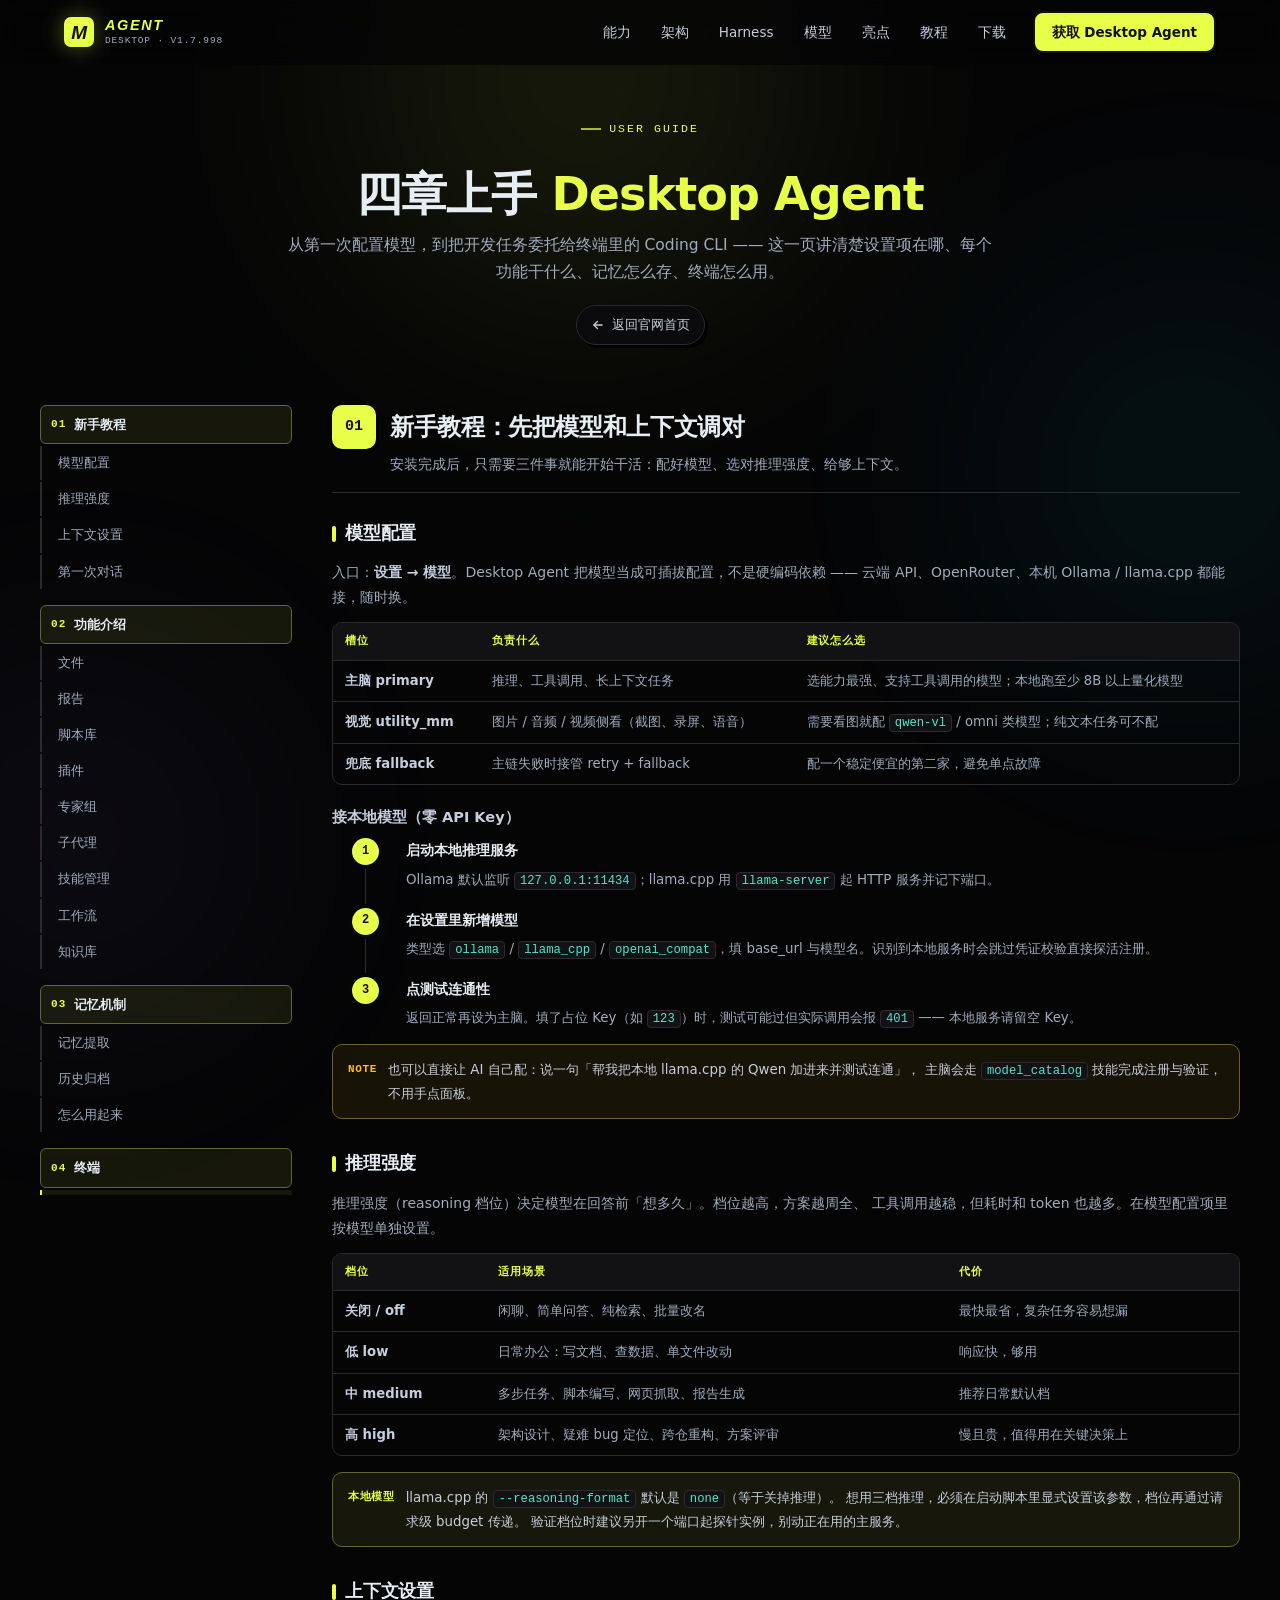
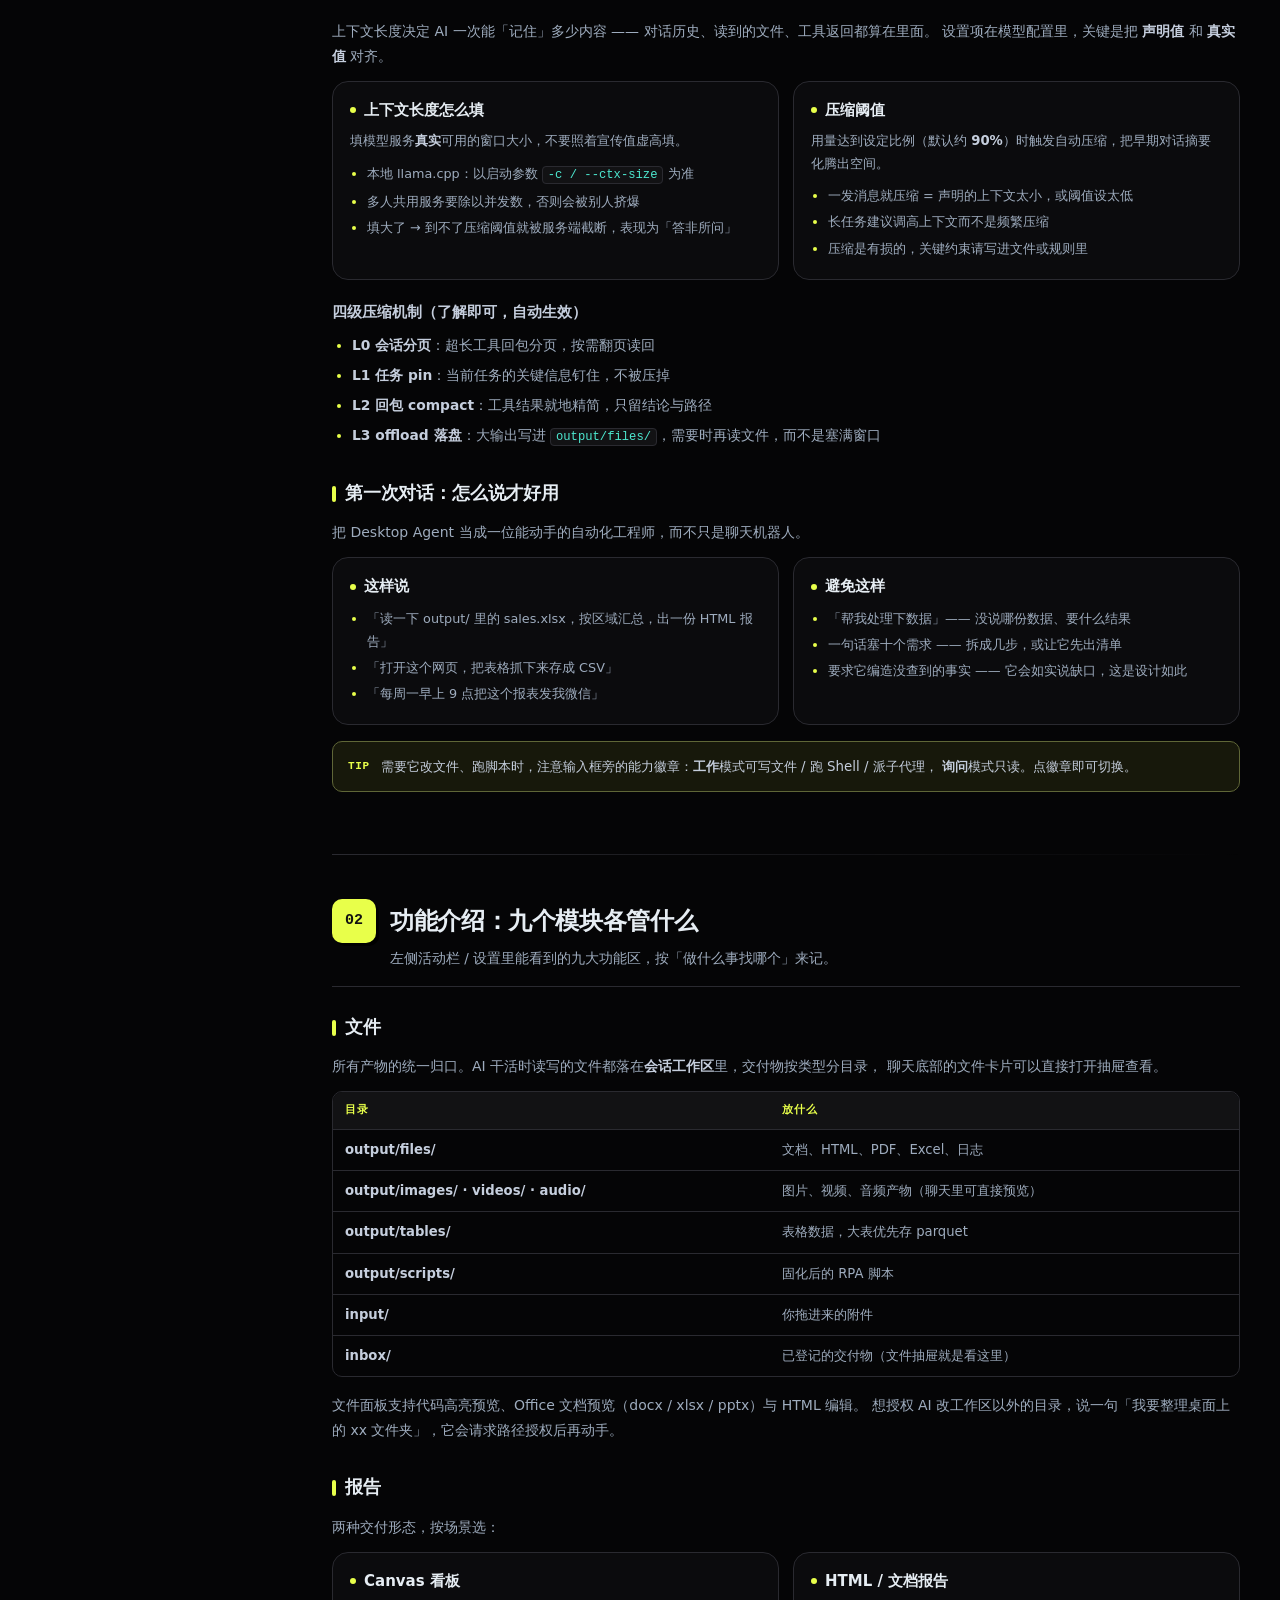
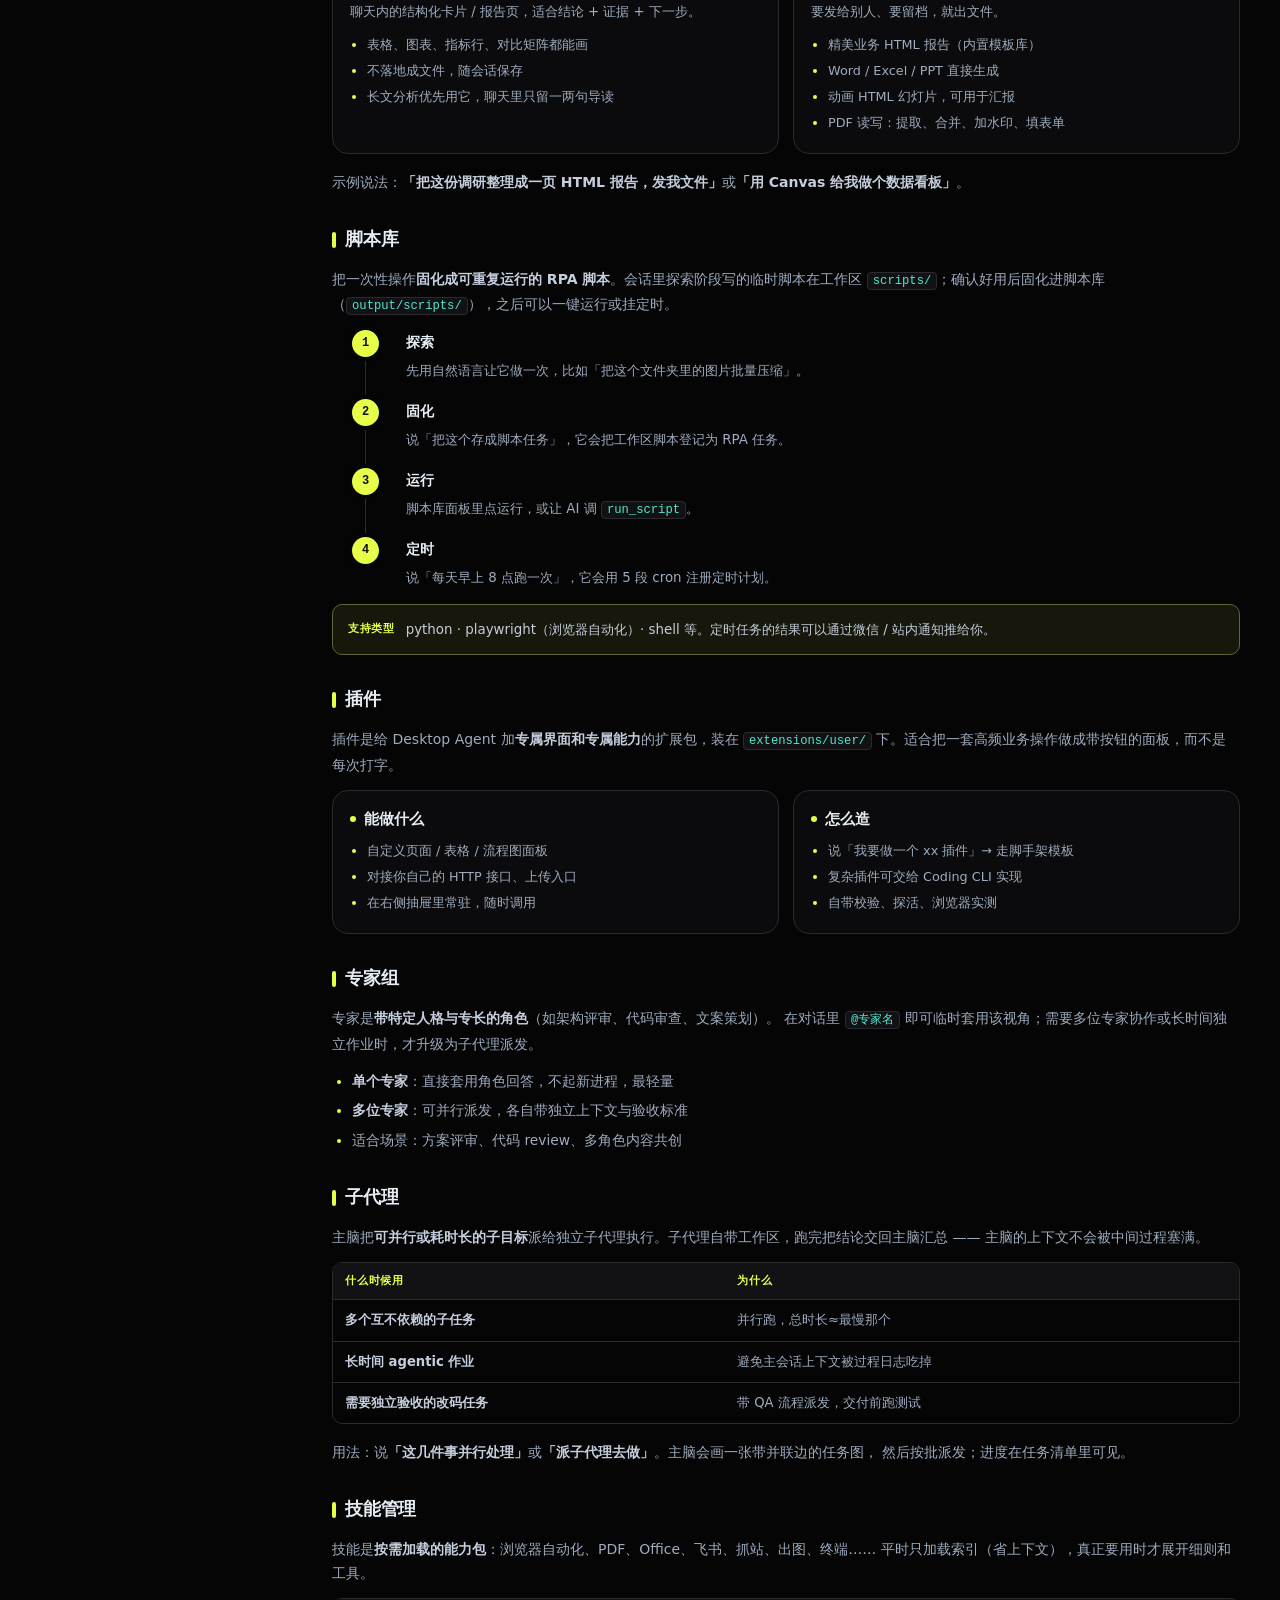
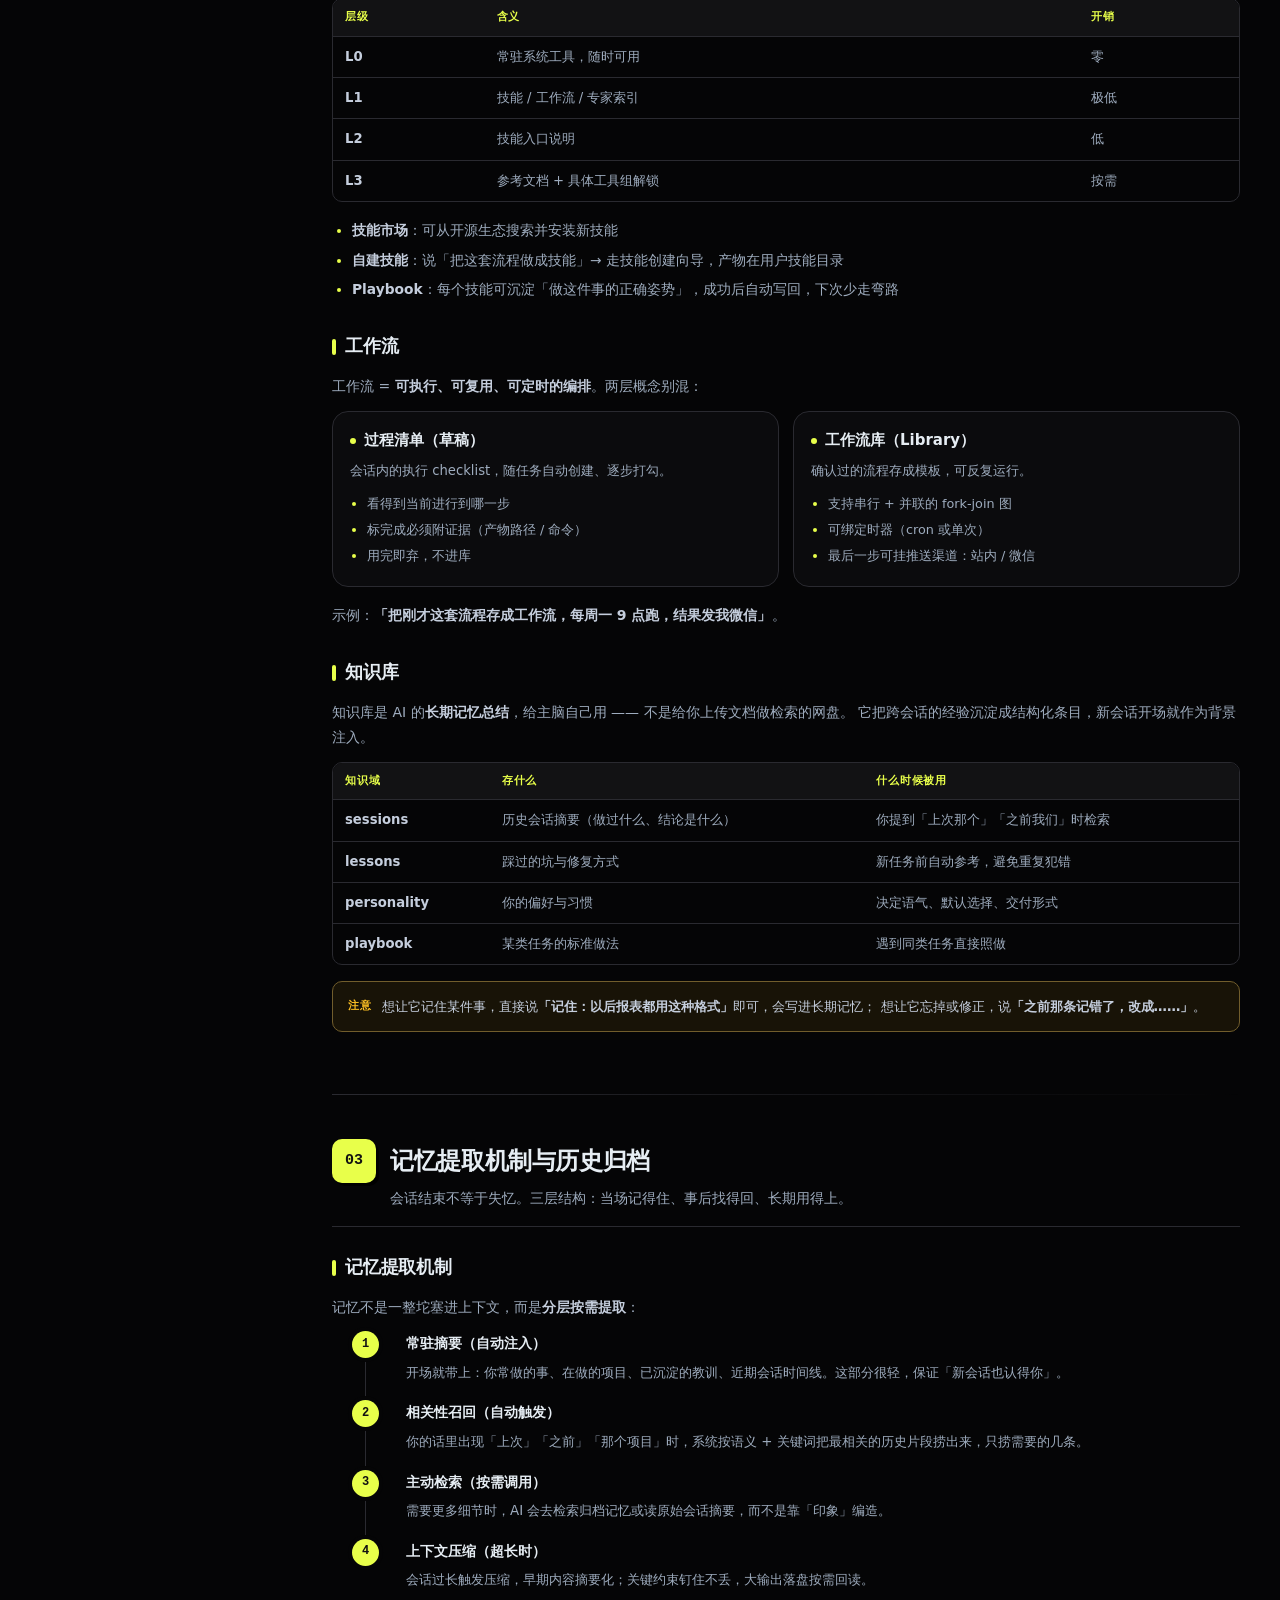
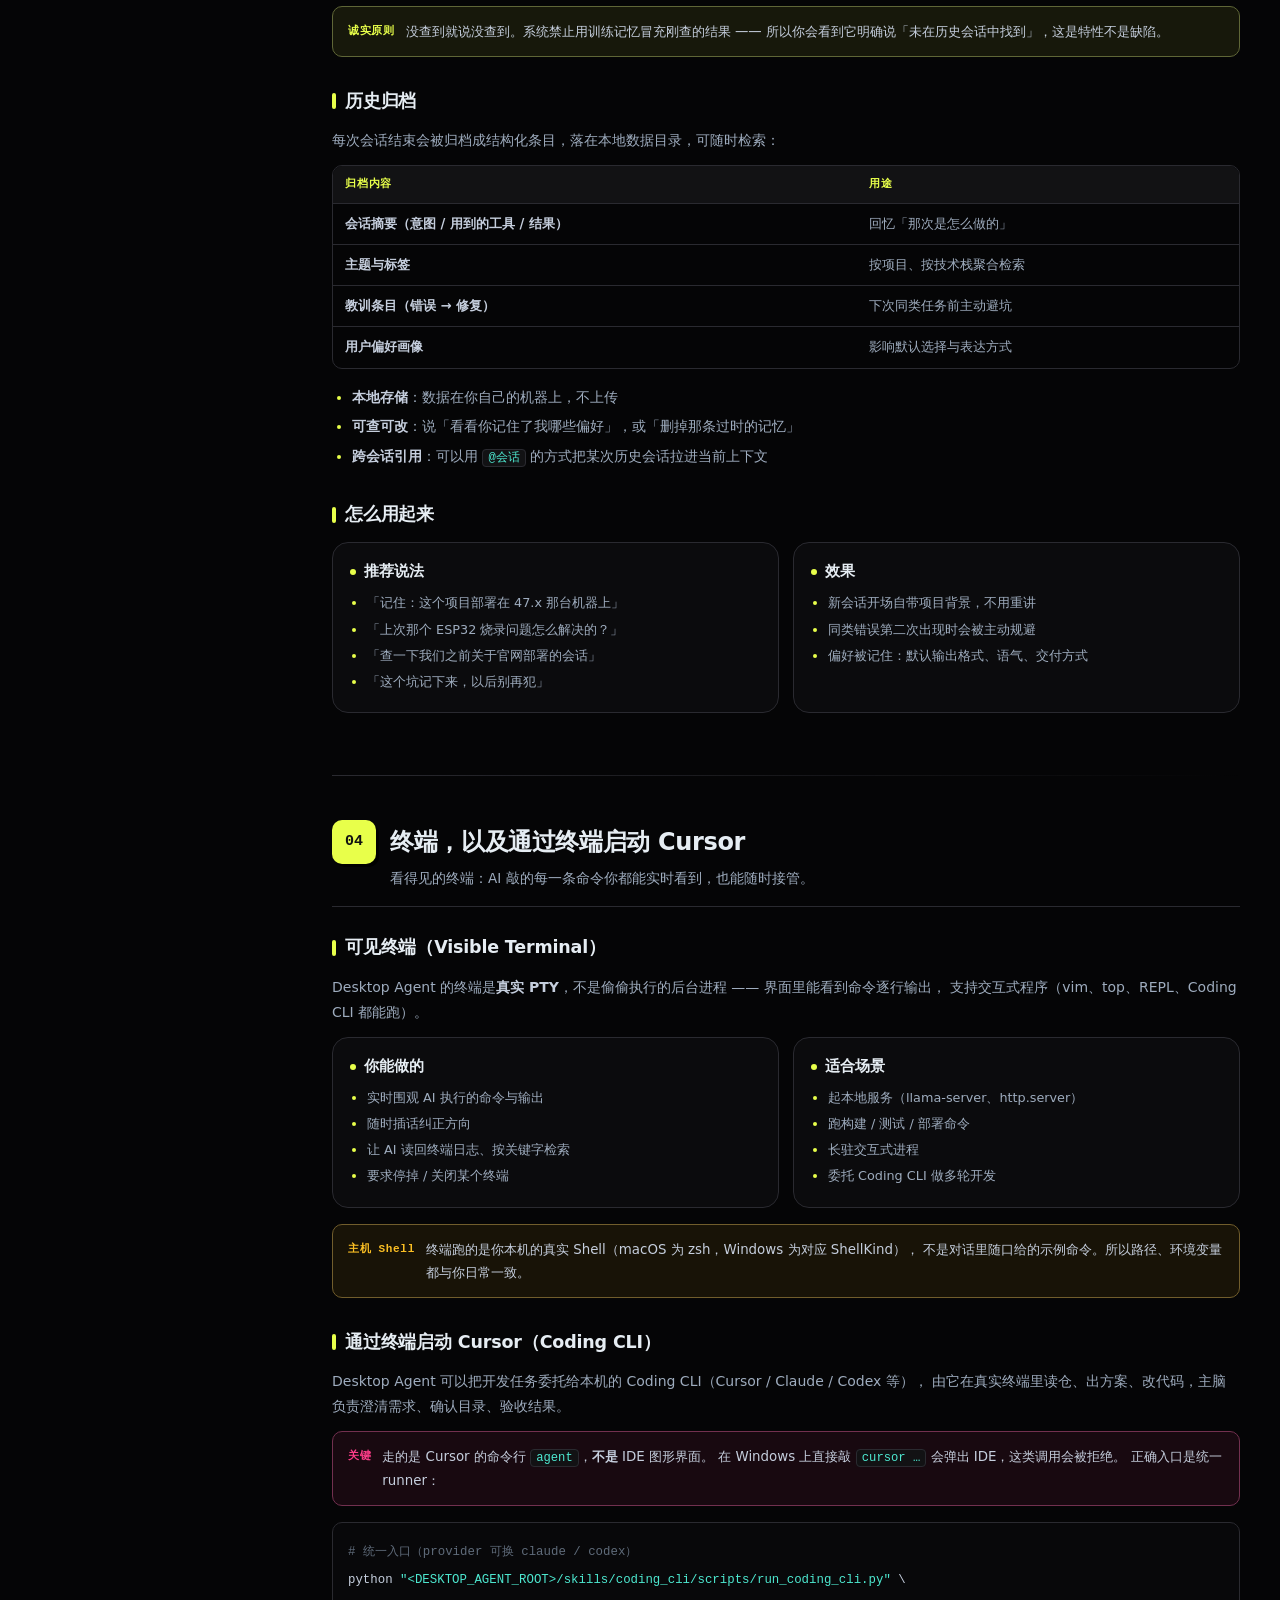
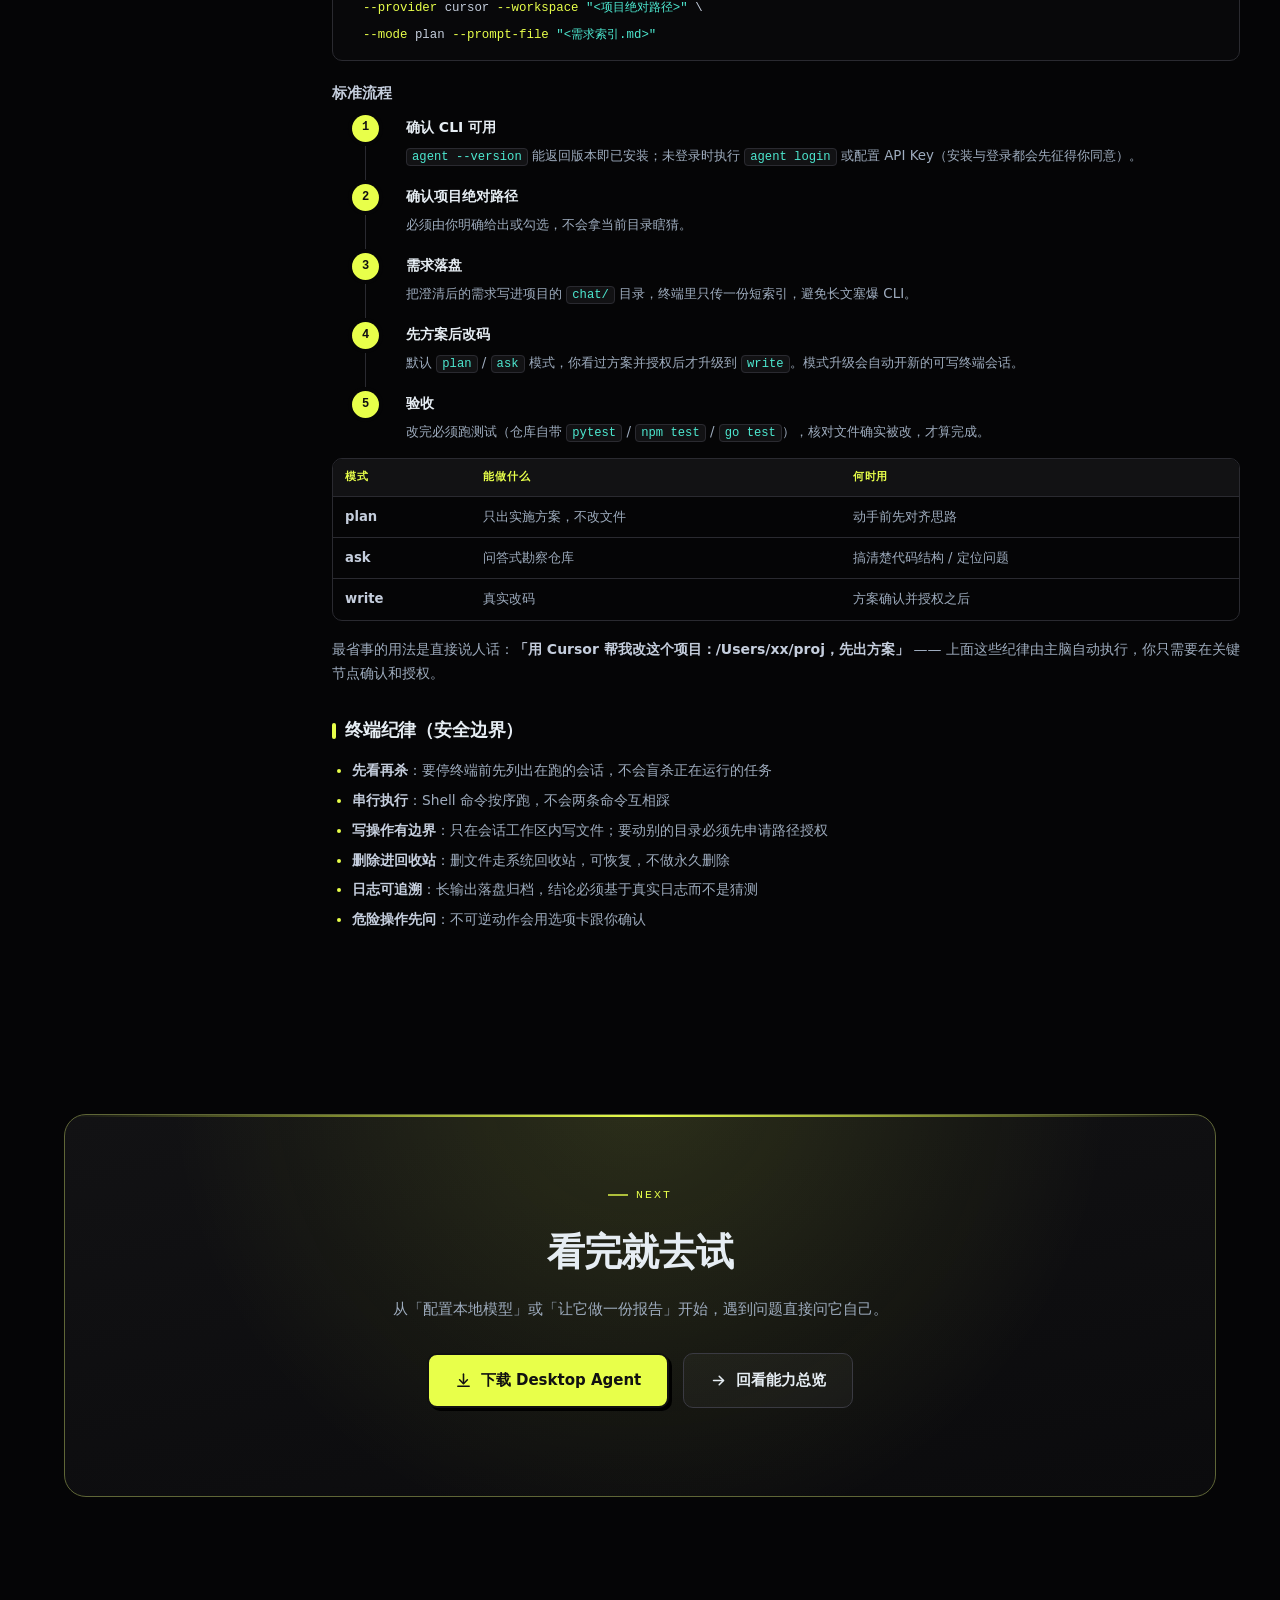
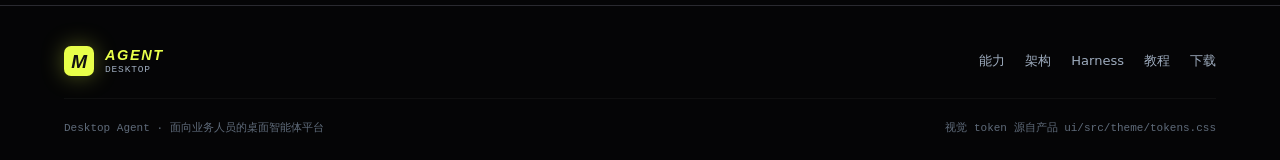
==== tutorial.html @ 0b745eb0 "feat: 新增使用教程页并移除 README 中的公网 IP - tutorial.html/.css/.js：四章教程（新手配置、九大功能、记忆机制、终端与 Coding CLI），   左侧粘性" ====
<!DOCTYPE html>
<html lang="zh-CN">
<head>
<meta charset="UTF-8">
<meta name="viewport" content="width=device-width, initial-scale=1">
<title>使用教程 — Desktop Agent · 桌面智能体平台</title>
<meta name="description" content="Desktop Agent 使用教程：模型配置与推理强度、上下文设置、文件/报告/脚本库/插件/专家组/子代理/技能/工作流/知识库九大功能、记忆提取与历史归档机制、终端与通过终端启动 Coding CLI。">
<meta name="theme-color" content="#050506">
<link rel="icon" type="image/svg+xml" href="assets/favicon.svg">
<link rel="stylesheet" href="styles.css">
<link rel="stylesheet" href="tutorial.css">
<script>document.documentElement.className += " js";</script>
<meta property="og:title" content="使用教程 — Desktop Agent">
<meta property="og:description" content="从模型配置到终端委托，四章上手 Desktop Agent。">
<meta property="og:type" content="website">
<meta property="og:image" content="assets/app-screenshot.png">
</head>
<body>

<div class="bg-fx" aria-hidden="true">
  <div class="bg-fx__glow bg-fx__glow--acid"></div>
  <div class="bg-fx__glow bg-fx__glow--cyan"></div>
  <div class="bg-fx__glow bg-fx__glow--violet"></div>
  <div class="bg-fx__grid"></div>
</div>

<!-- ============================ 导航 ============================ -->
<header class="nav" id="nav">
  <div class="wrap nav__inner">
    <a class="brand" href="index.html" aria-label="Desktop Agent 首页">
      <span class="brand__mark">M</span>
      <span class="brand__text">
        <span class="brand__name">Agent</span>
        <span class="brand__sub">Desktop · v1.7.998</span>
      </span>
    </a>
    <nav class="nav__links" id="navLinks" aria-label="主导航">
      <a class="nav__link" href="index.html#capability">能力</a>
      <a class="nav__link" href="index.html#arch">架构</a>
      <a class="nav__link" href="index.html#harness">Harness</a>
      <a class="nav__link" href="index.html#models">模型</a>
      <a class="nav__link" href="index.html#features">亮点</a>
      <a class="nav__link" href="tutorial.html">教程</a>
      <a class="nav__link" href="index.html#download">下载</a>
      <a class="nav__cta" href="index.html#download">获取 Desktop Agent</a>
    </nav>
    <button class="nav__burger" id="navBurger" aria-label="展开菜单" aria-expanded="false"><span></span><span></span><span></span></button>
  </div>
</header>

<main id="top">

<!-- ============================ 教程头 ============================ -->
<section class="tut-hero">
  <div class="wrap">
    <span class="eyebrow">User Guide</span>
    <h1>四章上手 <span class="acid">Desktop Agent</span></h1>
    <p>
      从第一次配置模型，到把开发任务委托给终端里的 Coding CLI ——
      这一页讲清楚设置项在哪、每个功能干什么、记忆怎么存、终端怎么用。
    </p>
    <a class="tut-back" href="index.html">
      <svg viewBox="0 0 24 24" fill="none" stroke="currentColor" stroke-width="2.2" stroke-linecap="round" stroke-linejoin="round"><path d="M19 12H5"/><path d="m11 18-6-6 6-6"/></svg>
      返回官网首页
    </a>
  </div>
</section>

<div class="wrap tut-layout">

  <!-- ==================== 左侧目录 ==================== -->
  <aside class="tut-toc" id="tutToc" aria-label="教程目录">

    <div class="tut-toc__grp">
      <div class="tut-toc__chap">01 <b>新手教程</b></div>
      <a href="#s-model">模型配置</a>
      <a href="#s-reasoning">推理强度</a>
      <a href="#s-context">上下文设置</a>
      <a href="#s-first">第一次对话</a>
    </div>

    <div class="tut-toc__grp">
      <div class="tut-toc__chap">02 <b>功能介绍</b></div>
      <a href="#s-file">文件</a>
      <a href="#s-report">报告</a>
      <a href="#s-script">脚本库</a>
      <a href="#s-ext">插件</a>
      <a href="#s-expert">专家组</a>
      <a href="#s-subagent">子代理</a>
      <a href="#s-skill">技能管理</a>
      <a href="#s-workflow">工作流</a>
      <a href="#s-kb">知识库</a>
    </div>

    <div class="tut-toc__grp">
      <div class="tut-toc__chap">03 <b>记忆机制</b></div>
      <a href="#s-mem-extract">记忆提取</a>
      <a href="#s-mem-archive">历史归档</a>
      <a href="#s-mem-use">怎么用起来</a>
    </div>

    <div class="tut-toc__grp">
      <div class="tut-toc__chap">04 <b>终端</b></div>
      <a href="#s-term">可见终端</a>
      <a href="#s-cursor">启动 Cursor</a>
      <a href="#s-term-rule">终端纪律</a>
    </div>

  </aside>

  <!-- ==================== 正文 ==================== -->
  <div class="tut-main">

<!-- ==================== 第一章 ==================== -->
<section class="tut-chap" id="chap-1">
  <div class="tut-chap__head">
    <span class="tut-chap__n">01</span>
    <div>
      <h2>新手教程：先把模型和上下文调对</h2>
      <p>安装完成后，只需要三件事就能开始干活：配好模型、选对推理强度、给够上下文。</p>
    </div>
  </div>

  <div class="tut-sec" id="s-model">
    <h3>模型配置</h3>
    <p>
      入口：<b>设置 → 模型</b>。Desktop Agent 把模型当成可插拔配置，不是硬编码依赖 ——
      云端 API、OpenRouter、本机 Ollama / llama.cpp 都能接，随时换。
    </p>

    <div class="tt-wrap">
      <table class="tt">
        <thead>
          <tr><th>槽位</th><th>负责什么</th><th>建议怎么选</th></tr>
        </thead>
        <tbody>
          <tr>
            <td>主脑 primary</td>
            <td>推理、工具调用、长上下文任务</td>
            <td>选能力最强、支持工具调用的模型；本地跑至少 8B 以上量化模型</td>
          </tr>
          <tr>
            <td>视觉 utility_mm</td>
            <td>图片 / 音频 / 视频侧看（截图、录屏、语音）</td>
            <td>需要看图就配 <code>qwen-vl</code> / omni 类模型；纯文本任务可不配</td>
          </tr>
          <tr>
            <td>兜底 fallback</td>
            <td>主链失败时接管 retry + fallback</td>
            <td>配一个稳定便宜的第二家，避免单点故障</td>
          </tr>
        </tbody>
      </table>
    </div>

    <h4>接本地模型（零 API Key）</h4>
    <ol class="steps">
      <li><b>启动本地推理服务</b><span>Ollama 默认监听 <code>127.0.0.1:11434</code>；llama.cpp 用 <code>llama-server</code> 起 HTTP 服务并记下端口。</span></li>
      <li><b>在设置里新增模型</b><span>类型选 <code>ollama</code> / <code>llama_cpp</code> / <code>openai_compat</code>，填 base_url 与模型名。识别到本地服务时会跳过凭证校验直接探活注册。</span></li>
      <li><b>点测试连通性</b><span>返回正常再设为主脑。填了占位 Key（如 <code>123</code>）时，测试可能过但实际调用会报 <code>401</code> —— 本地服务请留空 Key。</span></li>
    </ol>

    <div class="note note--warn">
      <span class="note__i">NOTE</span>
      <p>
        也可以直接让 AI 自己配：说一句「帮我把本地 llama.cpp 的 Qwen 加进来并测试连通」，
        主脑会走 <code>model_catalog</code> 技能完成注册与验证，不用手点面板。
      </p>
    </div>
  </div>

  <div class="tut-sec" id="s-reasoning">
    <h3>推理强度</h3>
    <p>
      推理强度（reasoning 档位）决定模型在回答前「想多久」。档位越高，方案越周全、
      工具调用越稳，但耗时和 token 也越多。在模型配置项里按模型单独设置。
    </p>

    <div class="tt-wrap">
      <table class="tt">
        <thead>
          <tr><th>档位</th><th>适用场景</th><th>代价</th></tr>
        </thead>
        <tbody>
          <tr><td>关闭 / off</td><td>闲聊、简单问答、纯检索、批量改名</td><td>最快最省，复杂任务容易想漏</td></tr>
          <tr><td>低 low</td><td>日常办公：写文档、查数据、单文件改动</td><td>响应快，够用</td></tr>
          <tr><td>中 medium</td><td>多步任务、脚本编写、网页抓取、报告生成</td><td>推荐日常默认档</td></tr>
          <tr><td>高 high</td><td>架构设计、疑难 bug 定位、跨仓重构、方案评审</td><td>慢且贵，值得用在关键决策上</td></tr>
        </tbody>
      </table>
    </div>

    <div class="note">
      <span class="note__i">本地模型</span>
      <p>
        llama.cpp 的 <code>--reasoning-format</code> 默认是 <code>none</code>（等于关掉推理）。
        想用三档推理，必须在启动脚本里显式设置该参数，档位再通过请求级 budget 传递。
        验证档位时建议另开一个端口起探针实例，别动正在用的主服务。
      </p>
    </div>
  </div>

  <div class="tut-sec" id="s-context">
    <h3>上下文设置</h3>
    <p>
      上下文长度决定 AI 一次能「记住」多少内容 —— 对话历史、读到的文件、工具返回都算在里面。
      设置项在模型配置里，关键是把 <b>声明值</b> 和 <b>真实值</b> 对齐。
    </p>

    <div class="fn-grid">
      <div class="fn">
        <h5><i></i>上下文长度怎么填</h5>
        <p>填模型服务<b>真实</b>可用的窗口大小，不要照着宣传值虚高填。</p>
        <ul>
          <li>本地 llama.cpp：以启动参数 <code>-c / --ctx-size</code> 为准</li>
          <li>多人共用服务要除以并发数，否则会被别人挤爆</li>
          <li>填大了 → 到不了压缩阈值就被服务端截断，表现为「答非所问」</li>
        </ul>
      </div>
      <div class="fn">
        <h5><i></i>压缩阈值</h5>
        <p>用量达到设定比例（默认约 <b>90%</b>）时触发自动压缩，把早期对话摘要化腾出空间。</p>
        <ul>
          <li>一发消息就压缩 = 声明的上下文太小，或阈值设太低</li>
          <li>长任务建议调高上下文而不是频繁压缩</li>
          <li>压缩是有损的，关键约束请写进文件或规则里</li>
        </ul>
      </div>
    </div>

    <h4>四级压缩机制（了解即可，自动生效）</h4>
    <ul>
      <li><b>L0 会话分页</b>：超长工具回包分页，按需翻页读回</li>
      <li><b>L1 任务 pin</b>：当前任务的关键信息钉住，不被压掉</li>
      <li><b>L2 回包 compact</b>：工具结果就地精简，只留结论与路径</li>
      <li><b>L3 offload 落盘</b>：大输出写进 <code>output/files/</code>，需要时再读文件，而不是塞满窗口</li>
    </ul>
  </div>

  <div class="tut-sec" id="s-first">
    <h3>第一次对话：怎么说才好用</h3>
    <p>把 Desktop Agent 当成一位能动手的自动化工程师，而不只是聊天机器人。</p>
    <div class="fn-grid">
      <div class="fn">
        <h5><i></i>这样说</h5>
        <ul>
          <li>「读一下 output/ 里的 sales.xlsx，按区域汇总，出一份 HTML 报告」</li>
          <li>「打开这个网页，把表格抓下来存成 CSV」</li>
          <li>「每周一早上 9 点把这个报表发我微信」</li>
        </ul>
      </div>
      <div class="fn">
        <h5><i></i>避免这样</h5>
        <ul>
          <li>「帮我处理下数据」—— 没说哪份数据、要什么结果</li>
          <li>一句话塞十个需求 —— 拆成几步，或让它先出清单</li>
          <li>要求它编造没查到的事实 —— 它会如实说缺口，这是设计如此</li>
        </ul>
      </div>
    </div>
    <div class="note">
      <span class="note__i">TIP</span>
      <p>
        需要它改文件、跑脚本时，注意输入框旁的能力徽章：<b>工作</b>模式可写文件 / 跑 Shell / 派子代理，
        <b>询问</b>模式只读。点徽章即可切换。
      </p>
    </div>
  </div>
</section>

<div class="tut-div"></div>

<!-- ==================== 第二章 ==================== -->
<section class="tut-chap" id="chap-2">
  <div class="tut-chap__head">
    <span class="tut-chap__n">02</span>
    <div>
      <h2>功能介绍：九个模块各管什么</h2>
      <p>左侧活动栏 / 设置里能看到的九大功能区，按「做什么事找哪个」来记。</p>
    </div>
  </div>

  <div class="tut-sec" id="s-file">
    <h3>文件</h3>
    <p>
      所有产物的统一归口。AI 干活时读写的文件都落在<b>会话工作区</b>里，交付物按类型分目录，
      聊天底部的文件卡片可以直接打开抽屉查看。
    </p>
    <div class="tt-wrap">
      <table class="tt">
        <thead><tr><th>目录</th><th>放什么</th></tr></thead>
        <tbody>
          <tr><td>output/files/</td><td>文档、HTML、PDF、Excel、日志</td></tr>
          <tr><td>output/images/ · videos/ · audio/</td><td>图片、视频、音频产物（聊天里可直接预览）</td></tr>
          <tr><td>output/tables/</td><td>表格数据，大表优先存 parquet</td></tr>
          <tr><td>output/scripts/</td><td>固化后的 RPA 脚本</td></tr>
          <tr><td>input/</td><td>你拖进来的附件</td></tr>
          <tr><td>inbox/</td><td>已登记的交付物（文件抽屉就是看这里）</td></tr>
        </tbody>
      </table>
    </div>
    <p>
      文件面板支持代码高亮预览、Office 文档预览（docx / xlsx / pptx）与 HTML 编辑。
      想授权 AI 改工作区以外的目录，说一句「我要整理桌面上的 xx 文件夹」，它会请求路径授权后再动手。
    </p>
  </div>

  <div class="tut-sec" id="s-report">
    <h3>报告</h3>
    <p>两种交付形态，按场景选：</p>
    <div class="fn-grid">
      <div class="fn">
        <h5><i></i>Canvas 看板</h5>
        <p>聊天内的结构化卡片 / 报告页，适合结论 + 证据 + 下一步。</p>
        <ul>
          <li>表格、图表、指标行、对比矩阵都能画</li>
          <li>不落地成文件，随会话保存</li>
          <li>长文分析优先用它，聊天里只留一两句导读</li>
        </ul>
      </div>
      <div class="fn">
        <h5><i></i>HTML / 文档报告</h5>
        <p>要发给别人、要留档，就出文件。</p>
        <ul>
          <li>精美业务 HTML 报告（内置模板库）</li>
          <li>Word / Excel / PPT 直接生成</li>
          <li>动画 HTML 幻灯片，可用于汇报</li>
          <li>PDF 读写：提取、合并、加水印、填表单</li>
        </ul>
      </div>
    </div>
    <p>示例说法：<b>「把这份调研整理成一页 HTML 报告，发我文件」</b>或<b>「用 Canvas 给我做个数据看板」</b>。</p>
  </div>

  <div class="tut-sec" id="s-script">
    <h3>脚本库</h3>
    <p>
      把一次性操作<b>固化成可重复运行的 RPA 脚本</b>。会话里探索阶段写的临时脚本在工作区
      <code>scripts/</code>；确认好用后固化进脚本库（<code>output/scripts/</code>），之后可以一键运行或挂定时。
    </p>
    <ol class="steps">
      <li><b>探索</b><span>先用自然语言让它做一次，比如「把这个文件夹里的图片批量压缩」。</span></li>
      <li><b>固化</b><span>说「把这个存成脚本任务」，它会把工作区脚本登记为 RPA 任务。</span></li>
      <li><b>运行</b><span>脚本库面板里点运行，或让 AI 调 <code>run_script</code>。</span></li>
      <li><b>定时</b><span>说「每天早上 8 点跑一次」，它会用 5 段 cron 注册定时计划。</span></li>
    </ol>
    <div class="note">
      <span class="note__i">支持类型</span>
      <p>python · playwright（浏览器自动化）· shell 等。定时任务的结果可以通过微信 / 站内通知推给你。</p>
    </div>
  </div>

  <div class="tut-sec" id="s-ext">
    <h3>插件</h3>
    <p>
      插件是给 Desktop Agent 加<b>专属界面和专属能力</b>的扩展包，装在
      <code>extensions/user/</code> 下。适合把一套高频业务操作做成带按钮的面板，而不是每次打字。
    </p>
    <div class="fn-grid">
      <div class="fn">
        <h5><i></i>能做什么</h5>
        <ul>
          <li>自定义页面 / 表格 / 流程图面板</li>
          <li>对接你自己的 HTTP 接口、上传入口</li>
          <li>在右侧抽屉里常驻，随时调用</li>
        </ul>
      </div>
      <div class="fn">
        <h5><i></i>怎么造</h5>
        <ul>
          <li>说「我要做一个 xx 插件」→ 走脚手架模板</li>
          <li>复杂插件可交给 Coding CLI 实现</li>
          <li>自带校验、探活、浏览器实测</li>
        </ul>
      </div>
    </div>
  </div>

  <div class="tut-sec" id="s-expert">
    <h3>专家组</h3>
    <p>
      专家是<b>带特定人格与专长的角色</b>（如架构评审、代码审查、文案策划）。
      在对话里 <code>@专家名</code> 即可临时套用该视角；需要多位专家协作或长时间独立作业时，才升级为子代理派发。
    </p>
    <ul>
      <li><b>单个专家</b>：直接套用角色回答，不起新进程，最轻量</li>
      <li><b>多位专家</b>：可并行派发，各自带独立上下文与验收标准</li>
      <li>适合场景：方案评审、代码 review、多角色内容共创</li>
    </ul>
  </div>

  <div class="tut-sec" id="s-subagent">
    <h3>子代理</h3>
    <p>
      主脑把<b>可并行或耗时长的子目标</b>派给独立子代理执行。子代理自带工作区，跑完把结论交回主脑汇总 ——
      主脑的上下文不会被中间过程塞满。
    </p>
    <div class="tt-wrap">
      <table class="tt">
        <thead><tr><th>什么时候用</th><th>为什么</th></tr></thead>
        <tbody>
          <tr><td>多个互不依赖的子任务</td><td>并行跑，总时长≈最慢那个</td></tr>
          <tr><td>长时间 agentic 作业</td><td>避免主会话上下文被过程日志吃掉</td></tr>
          <tr><td>需要独立验收的改码任务</td><td>带 QA 流程派发，交付前跑测试</td></tr>
        </tbody>
      </table>
    </div>
    <p>
      用法：说<b>「这几件事并行处理」</b>或<b>「派子代理去做」</b>。主脑会画一张带并联边的任务图，
      然后按批派发；进度在任务清单里可见。
    </p>
  </div>

  <div class="tut-sec" id="s-skill">
    <h3>技能管理</h3>
    <p>
      技能是<b>按需加载的能力包</b>：浏览器自动化、PDF、Office、飞书、抓站、出图、终端……
      平时只加载索引（省上下文），真正要用时才展开细则和工具。
    </p>
    <div class="tt-wrap">
      <table class="tt">
        <thead><tr><th>层级</th><th>含义</th><th>开销</th></tr></thead>
        <tbody>
          <tr><td>L0</td><td>常驻系统工具，随时可用</td><td>零</td></tr>
          <tr><td>L1</td><td>技能 / 工作流 / 专家索引</td><td>极低</td></tr>
          <tr><td>L2</td><td>技能入口说明</td><td>低</td></tr>
          <tr><td>L3</td><td>参考文档 + 具体工具组解锁</td><td>按需</td></tr>
        </tbody>
      </table>
    </div>
    <ul>
      <li><b>技能市场</b>：可从开源生态搜索并安装新技能</li>
      <li><b>自建技能</b>：说「把这套流程做成技能」→ 走技能创建向导，产物在用户技能目录</li>
      <li><b>Playbook</b>：每个技能可沉淀「做这件事的正确姿势」，成功后自动写回，下次少走弯路</li>
    </ul>
  </div>

  <div class="tut-sec" id="s-workflow">
    <h3>工作流</h3>
    <p>
      工作流 = <b>可执行、可复用、可定时的编排</b>。两层概念别混：
    </p>
    <div class="fn-grid">
      <div class="fn">
        <h5><i></i>过程清单（草稿）</h5>
        <p>会话内的执行 checklist，随任务自动创建、逐步打勾。</p>
        <ul>
          <li>看得到当前进行到哪一步</li>
          <li>标完成必须附证据（产物路径 / 命令）</li>
          <li>用完即弃，不进库</li>
        </ul>
      </div>
      <div class="fn">
        <h5><i></i>工作流库（Library）</h5>
        <p>确认过的流程存成模板，可反复运行。</p>
        <ul>
          <li>支持串行 + 并联的 fork-join 图</li>
          <li>可绑定时器（cron 或单次）</li>
          <li>最后一步可挂推送渠道：站内 / 微信</li>
        </ul>
      </div>
    </div>
    <p>示例：<b>「把刚才这套流程存成工作流，每周一 9 点跑，结果发我微信」</b>。</p>
  </div>

  <div class="tut-sec" id="s-kb">
    <h3>知识库</h3>
    <p>
      知识库是 AI 的<b>长期记忆总结</b>，给主脑自己用 —— 不是给你上传文档做检索的网盘。
      它把跨会话的经验沉淀成结构化条目，新会话开场就作为背景注入。
    </p>
    <div class="tt-wrap">
      <table class="tt">
        <thead><tr><th>知识域</th><th>存什么</th><th>什么时候被用</th></tr></thead>
        <tbody>
          <tr><td>sessions</td><td>历史会话摘要（做过什么、结论是什么）</td><td>你提到「上次那个」「之前我们」时检索</td></tr>
          <tr><td>lessons</td><td>踩过的坑与修复方式</td><td>新任务前自动参考，避免重复犯错</td></tr>
          <tr><td>personality</td><td>你的偏好与习惯</td><td>决定语气、默认选择、交付形式</td></tr>
          <tr><td>playbook</td><td>某类任务的标准做法</td><td>遇到同类任务直接照做</td></tr>
        </tbody>
      </table>
    </div>
    <div class="note note--warn">
      <span class="note__i">注意</span>
      <p>
        想让它记住某件事，直接说<b>「记住：以后报表都用这种格式」</b>即可，会写进长期记忆；
        想让它忘掉或修正，说<b>「之前那条记错了，改成……」</b>。
      </p>
    </div>
  </div>
</section>

<div class="tut-div"></div>

<!-- ==================== 第三章 ==================== -->
<section class="tut-chap" id="chap-3">
  <div class="tut-chap__head">
    <span class="tut-chap__n">03</span>
    <div>
      <h2>记忆提取机制与历史归档</h2>
      <p>会话结束不等于失忆。三层结构：当场记得住、事后找得回、长期用得上。</p>
    </div>
  </div>

  <div class="tut-sec" id="s-mem-extract">
    <h3>记忆提取机制</h3>
    <p>记忆不是一整坨塞进上下文，而是<b>分层按需提取</b>：</p>
    <ol class="steps">
      <li><b>常驻摘要（自动注入）</b><span>开场就带上：你常做的事、在做的项目、已沉淀的教训、近期会话时间线。这部分很轻，保证「新会话也认得你」。</span></li>
      <li><b>相关性召回（自动触发）</b><span>你的话里出现「上次」「之前」「那个项目」时，系统按语义 + 关键词把最相关的历史片段捞出来，只捞需要的几条。</span></li>
      <li><b>主动检索（按需调用）</b><span>需要更多细节时，AI 会去检索归档记忆或读原始会话摘要，而不是靠「印象」编造。</span></li>
      <li><b>上下文压缩（超长时）</b><span>会话过长触发压缩，早期内容摘要化；关键约束钉住不丢，大输出落盘按需回读。</span></li>
    </ol>
    <div class="note">
      <span class="note__i">诚实原则</span>
      <p>
        没查到就说没查到。系统禁止用训练记忆冒充刚查的结果 —— 所以你会看到它明确说「未在历史会话中找到」，这是特性不是缺陷。
      </p>
    </div>
  </div>

  <div class="tut-sec" id="s-mem-archive">
    <h3>历史归档</h3>
    <p>每次会话结束会被归档成结构化条目，落在本地数据目录，可随时检索：</p>
    <div class="tt-wrap">
      <table class="tt">
        <thead><tr><th>归档内容</th><th>用途</th></tr></thead>
        <tbody>
          <tr><td>会话摘要（意图 / 用到的工具 / 结果）</td><td>回忆「那次是怎么做的」</td></tr>
          <tr><td>主题与标签</td><td>按项目、按技术栈聚合检索</td></tr>
          <tr><td>教训条目（错误 → 修复）</td><td>下次同类任务前主动避坑</td></tr>
          <tr><td>用户偏好画像</td><td>影响默认选择与表达方式</td></tr>
        </tbody>
      </table>
    </div>
    <ul>
      <li><b>本地存储</b>：数据在你自己的机器上，不上传</li>
      <li><b>可查可改</b>：说「看看你记住了我哪些偏好」，或「删掉那条过时的记忆」</li>
      <li><b>跨会话引用</b>：可以用 <code>@会话</code> 的方式把某次历史会话拉进当前上下文</li>
    </ul>
  </div>

  <div class="tut-sec" id="s-mem-use">
    <h3>怎么用起来</h3>
    <div class="fn-grid">
      <div class="fn">
        <h5><i></i>推荐说法</h5>
        <ul>
          <li>「记住：这个项目部署在 47.x 那台机器上」</li>
          <li>「上次那个 ESP32 烧录问题怎么解决的？」</li>
          <li>「查一下我们之前关于官网部署的会话」</li>
          <li>「这个坑记下来，以后别再犯」</li>
        </ul>
      </div>
      <div class="fn">
        <h5><i></i>效果</h5>
        <ul>
          <li>新会话开场自带项目背景，不用重讲</li>
          <li>同类错误第二次出现时会被主动规避</li>
          <li>偏好被记住：默认输出格式、语气、交付方式</li>
        </ul>
      </div>
    </div>
  </div>
</section>

<div class="tut-div"></div>

<!-- ==================== 第四章 ==================== -->
<section class="tut-chap" id="chap-4">
  <div class="tut-chap__head">
    <span class="tut-chap__n">04</span>
    <div>
      <h2>终端，以及通过终端启动 Cursor</h2>
      <p>看得见的终端：AI 敲的每一条命令你都能实时看到，也能随时接管。</p>
    </div>
  </div>

  <div class="tut-sec" id="s-term">
    <h3>可见终端（Visible Terminal）</h3>
    <p>
      Desktop Agent 的终端是<b>真实 PTY</b>，不是偷偷执行的后台进程 —— 界面里能看到命令逐行输出，
      支持交互式程序（vim、top、REPL、Coding CLI 都能跑）。
    </p>
    <div class="fn-grid">
      <div class="fn">
        <h5><i></i>你能做的</h5>
        <ul>
          <li>实时围观 AI 执行的命令与输出</li>
          <li>随时插话纠正方向</li>
          <li>让 AI 读回终端日志、按关键字检索</li>
          <li>要求停掉 / 关闭某个终端</li>
        </ul>
      </div>
      <div class="fn">
        <h5><i></i>适合场景</h5>
        <ul>
          <li>起本地服务（llama-server、http.server）</li>
          <li>跑构建 / 测试 / 部署命令</li>
          <li>长驻交互式进程</li>
          <li>委托 Coding CLI 做多轮开发</li>
        </ul>
      </div>
    </div>
    <div class="note note--warn">
      <span class="note__i">主机 Shell</span>
      <p>
        终端跑的是你本机的真实 Shell（macOS 为 zsh，Windows 为对应 ShellKind），
        不是对话里随口给的示例命令。所以路径、环境变量都与你日常一致。
      </p>
    </div>
  </div>

  <div class="tut-sec" id="s-cursor">
    <h3>通过终端启动 Cursor（Coding CLI）</h3>
    <p>
      Desktop Agent 可以把开发任务委托给本机的 Coding CLI（Cursor / Claude / Codex 等），
      由它在真实终端里读仓、出方案、改代码，主脑负责澄清需求、确认目录、验收结果。
    </p>

    <div class="note note--bad">
      <span class="note__i">关键</span>
      <p>
        走的是 Cursor 的命令行 <code>agent</code>，<b>不是</b> IDE 图形界面。
        在 Windows 上直接敲 <code>cursor …</code> 会弹出 IDE，这类调用会被拒绝。
        正确入口是统一 runner：
      </p>
    </div>

    <div class="pre"><code><span class="c"># 统一入口（provider 可换 claude / codex）</span>
python <span class="s">"&lt;DESKTOP_AGENT_ROOT&gt;/skills/coding_cli/scripts/run_coding_cli.py"</span> \
  <span class="a">--provider</span> cursor <span class="a">--workspace</span> <span class="s">"&lt;项目绝对路径&gt;"</span> \
  <span class="a">--mode</span> plan <span class="a">--prompt-file</span> <span class="s">"&lt;需求索引.md&gt;"</span></code></div>

    <h4>标准流程</h4>
    <ol class="steps">
      <li><b>确认 CLI 可用</b><span><code>agent --version</code> 能返回版本即已安装；未登录时执行 <code>agent login</code> 或配置 API Key（安装与登录都会先征得你同意）。</span></li>
      <li><b>确认项目绝对路径</b><span>必须由你明确给出或勾选，不会拿当前目录瞎猜。</span></li>
      <li><b>需求落盘</b><span>把澄清后的需求写进项目的 <code>chat/</code> 目录，终端里只传一份短索引，避免长文塞爆 CLI。</span></li>
      <li><b>先方案后改码</b><span>默认 <code>plan</code> / <code>ask</code> 模式，你看过方案并授权后才升级到 <code>write</code>。模式升级会自动开新的可写终端会话。</span></li>
      <li><b>验收</b><span>改完必须跑测试（仓库自带 <code>pytest</code> / <code>npm test</code> / <code>go test</code>），核对文件确实被改，才算完成。</span></li>
    </ol>

    <div class="tt-wrap">
      <table class="tt">
        <thead><tr><th>模式</th><th>能做什么</th><th>何时用</th></tr></thead>
        <tbody>
          <tr><td>plan</td><td>只出实施方案，不改文件</td><td>动手前先对齐思路</td></tr>
          <tr><td>ask</td><td>问答式勘察仓库</td><td>搞清楚代码结构 / 定位问题</td></tr>
          <tr><td>write</td><td>真实改码</td><td>方案确认并授权之后</td></tr>
        </tbody>
      </table>
    </div>

    <p>
      最省事的用法是直接说人话：<b>「用 Cursor 帮我改这个项目：/Users/xx/proj，先出方案」</b> ——
      上面这些纪律由主脑自动执行，你只需要在关键节点确认和授权。
    </p>
  </div>

  <div class="tut-sec" id="s-term-rule">
    <h3>终端纪律（安全边界）</h3>
    <ul>
      <li><b>先看再杀</b>：要停终端前先列出在跑的会话，不会盲杀正在运行的任务</li>
      <li><b>串行执行</b>：Shell 命令按序跑，不会两条命令互相踩</li>
      <li><b>写操作有边界</b>：只在会话工作区内写文件；要动别的目录必须先申请路径授权</li>
      <li><b>删除进回收站</b>：删文件走系统回收站，可恢复，不做永久删除</li>
      <li><b>日志可追溯</b>：长输出落盘归档，结论必须基于真实日志而不是猜测</li>
      <li><b>危险操作先问</b>：不可逆动作会用选项卡跟你确认</li>
    </ul>
  </div>
</section>

  </div><!-- /tut-main -->
</div><!-- /tut-layout -->

<!-- ============================ 下一步 ============================ -->
<section class="sec--tight" style="position:relative;z-index:1">
  <div class="wrap">
    <div class="dl">
      <span class="eyebrow" style="justify-content:center">Next</span>
      <h2>看完就去试</h2>
      <p>从「配置本地模型」或「让它做一份报告」开始，遇到问题直接问它自己。</p>
      <div class="dl__actions">
        <a class="btn btn--primary" href="index.html#download">
          <svg viewBox="0 0 24 24" fill="none" stroke="currentColor" stroke-width="2.2" stroke-linecap="round" stroke-linejoin="round"><path d="M12 3v13"/><path d="m6.5 11 5.5 5.5L17.5 11"/><path d="M4 20h16"/></svg>
          下载 Desktop Agent
        </a>
        <a class="btn" href="index.html#capability">
          <svg viewBox="0 0 24 24" fill="none" stroke="currentColor" stroke-width="2.2" stroke-linecap="round" stroke-linejoin="round"><path d="M5 12h14"/><path d="m13 6 6 6-6 6"/></svg>
          回看能力总览
        </a>
      </div>
    </div>
  </div>
</section>

</main>

<!-- ============================ Footer ============================ -->
<footer class="foot">
  <div class="wrap">
    <div class="foot__inner">
      <a class="brand" href="index.html">
        <span class="brand__mark">M</span>
        <span class="brand__text">
          <span class="brand__name">Agent</span>
          <span class="brand__sub">Desktop</span>
        </span>
      </a>
      <div class="foot__links">
        <a href="index.html#capability">能力</a>
        <a href="index.html#arch">架构</a>
        <a href="index.html#harness">Harness</a>
        <a href="tutorial.html">教程</a>
        <a href="index.html#download">下载</a>
      </div>
    </div>
    <div class="foot__cr">
      <span>Desktop Agent · 面向业务人员的桌面智能体平台</span>
      <span>视觉 token 源自产品 ui/src/theme/tokens.css</span>
    </div>
  </div>
</footer>

<button class="tut-top" id="tutTop" aria-label="回到顶部">
  <svg viewBox="0 0 24 24" fill="none" stroke="currentColor" stroke-width="2.2" stroke-linecap="round" stroke-linejoin="round"><path d="M12 19V5"/><path d="m5.5 11.5 6.5-6.5 6.5 6.5"/></svg>
</button>

<script src="main.js" defer></script>
<script src="tutorial.js" defer></script>
</body>
</html>
---- styles.css ----
/* ==========================================================================
   Desktop Agent · 官网样式
   视觉真源：ui/src/theme/tokens.css（Cyber Dark + Acid）
   ========================================================================== */

:root {
  color-scheme: dark;

  /* 表面层级 —— 与产品 tokens 完全一致 */
  --bg: #050506;
  --surface: #0B0B0D;
  --s2: #121214;
  --elev: #18181B;
  --line: #2A2A30;
  --line2: #3A3A42;

  /* 文字 */
  --fg: #e6edf3;
  --fgm: #c5cedd;
  --fgs: #9eacbe;
  --placeholder: #8fa0b5;

  /* 主色 */
  --acid: #E8FF4A;
  --acid-ink: #111111;
  --acid-wash: color-mix(in srgb, var(--acid) 8%, transparent);
  --acid-wash-2: color-mix(in srgb, var(--acid) 14%, transparent);
  --acid-line: color-mix(in srgb, var(--acid) 28%, var(--line));

  /* 辅色 */
  --cyan: #22d3ee;
  --blue: #3b82f6;
  --violet: #a78bfa;
  --emerald: #34d399;
  --amber: #fbbf24;
  --flare: #FF7A18;
  --ice: #4DE8D0;
  --lime: #6EFF3A;
  --magenta: #FF3D8A;

  --hard-shadow: 3px 3px 0 #000;

  /* 本地字体栈 —— 不引 Google Fonts CDN（境内渲染阻塞） */
  --font-display: "Arial Narrow", "Segoe UI", "PingFang SC", "Microsoft YaHei", sans-serif;
  --font-sans: "Segoe UI", "PingFang SC", "Hiragino Sans GB", "Microsoft YaHei",
    system-ui, -apple-system, sans-serif;
  --font-mono: "Cascadia Mono", "Sarasa Mono SC", "JetBrains Mono", ui-monospace,
    "SFMono-Regular", Consolas, monospace;

  --r-sm: 6px;
  --r-md: 10px;
  --r-lg: 16px;
  --r-xl: 22px;

  --max: 1200px;
  --gutter: 24px;
}

*, *::before, *::after { box-sizing: border-box; }

html { scroll-behavior: smooth; -webkit-text-size-adjust: 100%; }

body {
  margin: 0;
  background: var(--bg);
  color: var(--fg);
  font-family: var(--font-sans);
  font-size: 16px;
  line-height: 1.7;
  -webkit-font-smoothing: antialiased;
  -moz-osx-font-smoothing: grayscale;
  overflow-x: hidden;
}

img { max-width: 100%; display: block; }
a { color: inherit; text-decoration: none; }

.wrap {
  width: 100%;
  max-width: var(--max);
  margin-inline: auto;
  padding-inline: var(--gutter);
}

.mono { font-family: var(--font-mono); }

/* 关键双字词组不跨行断开（中文无空格，浏览器按字断行） */
.nw { white-space: nowrap; }

/* --------------------------------------------------------------------------
   背景氛围：径向光晕 + 网格 + 扫描线
   -------------------------------------------------------------------------- */
.bg-fx {
  position: fixed;
  inset: 0;
  z-index: 0;
  pointer-events: none;
}

.bg-fx__glow {
  position: absolute;
  border-radius: 50%;
  filter: blur(120px);
  opacity: .30;
}

.bg-fx__glow--acid {
  width: 720px; height: 720px;
  top: -280px; left: 50%;
  transform: translateX(-58%);
  background: radial-gradient(circle, var(--acid) 0%, transparent 68%);
  opacity: .13;
}

.bg-fx__glow--cyan {
  width: 620px; height: 620px;
  top: 18%; right: -220px;
  background: radial-gradient(circle, var(--cyan) 0%, transparent 68%);
  opacity: .10;
}

.bg-fx__glow--violet {
  width: 560px; height: 560px;
  top: 62%; left: -200px;
  background: radial-gradient(circle, var(--violet) 0%, transparent 68%);
  opacity: .09;
}

/* 网格：低透明度 + 大范围淡出，避免块状拼接感 */
.bg-fx__grid {
  position: absolute;
  inset: 0;
  background-image:
    linear-gradient(to right, rgba(255,255,255,.016) 1px, transparent 1px),
    linear-gradient(to bottom, rgba(255,255,255,.016) 1px, transparent 1px);
  background-size: 88px 88px;
  mask-image: radial-gradient(ellipse 90% 52% at 50% 0%, rgba(0,0,0,.55) 0%, transparent 72%);
  -webkit-mask-image: radial-gradient(ellipse 90% 52% at 50% 0%, rgba(0,0,0,.55) 0%, transparent 72%);
}

/* --------------------------------------------------------------------------
   顶部导航
   -------------------------------------------------------------------------- */
.nav {
  position: sticky;
  top: 0;
  z-index: 50;
  background: color-mix(in srgb, var(--bg) 78%, transparent);
  backdrop-filter: blur(14px) saturate(1.4);
  -webkit-backdrop-filter: blur(14px) saturate(1.4);
  border-bottom: 1px solid transparent;
  transition: border-color .25s, background .25s;
}

.nav.is-stuck {
  border-bottom-color: var(--line);
  background: color-mix(in srgb, var(--bg) 92%, transparent);
}

.nav__inner {
  display: flex;
  align-items: center;
  gap: 28px;
  height: 64px;
}

.brand { display: flex; align-items: center; gap: 11px; flex-shrink: 0; }

.brand__mark {
  width: 30px; height: 30px;
  border-radius: 7px;
  background: var(--acid);
  color: var(--acid-ink);
  display: grid;
  place-items: center;
  font-family: var(--font-display);
  font-style: italic;
  font-weight: 800;
  font-size: 19px;
  letter-spacing: -.02em;
  box-shadow: 0 0 22px color-mix(in srgb, var(--acid) 34%, transparent);
  flex-shrink: 0;
}

.brand__text { display: flex; flex-direction: column; line-height: 1.05; }

.brand__name {
  font-family: var(--font-display);
  font-style: italic;
  font-weight: 700;
  letter-spacing: .11em;
  text-transform: uppercase;
  font-size: 14.5px;
  color: var(--acid);
}

.brand__sub {
  font-family: var(--font-mono);
  font-size: 9.5px;
  letter-spacing: .09em;
  color: var(--fgs);
  text-transform: uppercase;
  margin-top: 2px;
}

.nav__links {
  display: flex;
  align-items: center;
  gap: 4px;
  margin-left: auto;
}

.nav__link {
  position: relative;
  padding: 7px 13px;
  border-radius: var(--r-sm);
  font-size: 13.5px;
  color: var(--fgm);
  transition: color .18s, background .18s;
}

.nav__link:hover { color: var(--fg); background: rgba(255,255,255,.05); }

.nav__cta {
  margin-left: 10px;
  padding: 8px 17px;
  border-radius: var(--r-md);
  background: var(--acid);
  color: var(--acid-ink);
  font-weight: 700;
  font-size: 13.5px;
  border: 2px solid #111;
  box-shadow: var(--hard-shadow);
  transition: transform .15s, box-shadow .15s, filter .15s;
  flex-shrink: 0;
}

.nav__cta:hover { filter: brightness(1.06); transform: translate(-1px,-1px); box-shadow: 4px 4px 0 #000; }
.nav__cta:active { transform: translate(2px,2px); box-shadow: 1px 1px 0 #000; }

.nav__burger {
  display: none;
  margin-left: auto;
  width: 38px; height: 34px;
  border: 1px solid var(--line);
  border-radius: var(--r-sm);
  background: rgba(255,255,255,.03);
  cursor: pointer;
  padding: 0;
  place-items: center;
}
.nav__burger span { display: block; width: 16px; height: 1.5px; background: var(--fgm); margin: 3px auto; transition: .25s; }

/* --------------------------------------------------------------------------
   Hero
   -------------------------------------------------------------------------- */
.hero { position: relative; z-index: 1; padding: 56px 0 60px; text-align: center; }

.badge {
  display: inline-flex;
  align-items: center;
  gap: 9px;
  padding: 5px 14px 5px 8px;
  border-radius: 100px;
  border: 1px solid var(--line2);
  background: rgba(255,255,255,.03);
  font-family: var(--font-mono);
  font-size: 11.5px;
  letter-spacing: .05em;
  color: var(--fgs);
  margin-bottom: 26px;
}

.badge__dot {
  width: 19px; height: 19px;
  border-radius: 50%;
  background: var(--acid);
  color: var(--acid-ink);
  display: grid; place-items: center;
  font-size: 9px; font-weight: 800;
  flex-shrink: 0;
}
/* 徽章内不再叠黄字，只保留圆点一处黄，避免强调过散 */
.badge b { color: var(--fgm); font-weight: 650; }
.badge .sep { color: #4a5361; margin: 0 1px; }

.hero h1 {
  margin: 0 auto 22px;
  max-width: 900px;
  font-size: clamp(38px, 6.4vw, 74px);
  line-height: 1.08;
  font-weight: 800;
  letter-spacing: -.025em;
}

.hero h1 .acid {
  color: var(--acid);
  position: relative;
  white-space: nowrap;
}

/* 下划线严格贴合文字宽度：用 padding-box 内缩，不左右外溢 */
.hero h1 .acid::after {
  content: "";
  position: absolute;
  left: .04em; right: .04em; bottom: .07em;
  height: .075em;
  background: var(--acid);
  opacity: .26;
  border-radius: 2px;
}

.hero__lead {
  margin: 0 auto 18px;
  max-width: 680px;
  font-size: clamp(15.5px, 1.9vw, 18.5px);
  color: var(--fgm);
  line-height: 1.85;
  /* 中英混排：禁止词内断行，按语义换行 */
  line-break: strict;
  word-break: normal;
  overflow-wrap: break-word;
  text-wrap: pretty;
}

.hero__note {
  margin: 0 auto 32px;
  max-width: 640px;
  font-size: 14.5px;
  line-height: 1.75;
  color: var(--fgs);
}

.hero__actions {
  display: flex;
  gap: 14px;
  justify-content: center;
  flex-wrap: wrap;
  margin-bottom: 20px;
}

.btn {
  display: inline-flex;
  align-items: center;
  gap: 9px;
  padding: 13px 26px;
  border-radius: var(--r-md);
  font-size: 15px;
  font-weight: 650;
  cursor: pointer;
  border: 1px solid var(--line2);
  background: rgba(255,255,255,.035);
  color: var(--fg);
  transition: .18s;
  font-family: inherit;
}
.btn:hover { border-color: color-mix(in srgb, var(--acid) 45%, transparent); background: var(--acid-wash); }

.btn--primary {
  border: 2px solid #111;
  background: var(--acid);
  color: var(--acid-ink);
  box-shadow: var(--hard-shadow);
  font-weight: 750;
}
.btn--primary:hover {
  filter: brightness(1.06);
  background: var(--acid);
  border-color: #111;
  transform: translate(-1px,-1px);
  box-shadow: 4px 4px 0 #000;
}
.btn--primary:active { transform: translate(2px,2px); box-shadow: 1px 1px 0 #000; }

.btn svg { width: 17px; height: 17px; flex-shrink: 0; }

.hero__meta {
  display: flex;
  gap: 22px;
  justify-content: center;
  flex-wrap: wrap;
  font-family: var(--font-mono);
  font-size: 11.5px;
  color: var(--fgs);
  letter-spacing: .04em;
  margin-bottom: 62px;
}
.hero__meta span { display: inline-flex; align-items: center; gap: 7px; }
.hero__meta i { width: 5px; height: 5px; border-radius: 50%; background: var(--acid); display: block; opacity: .8; }

/* 截图：仿 macOS 窗口 */
.shot {
  position: relative;
  max-width: 1120px;
  margin-inline: auto;
}

.shot__glow {
  position: absolute;
  inset: 6% 4% -8% 4%;
  background: radial-gradient(ellipse at 50% 40%, color-mix(in srgb, var(--acid) 26%, transparent), transparent 66%);
  filter: blur(58px);
  z-index: 0;
  pointer-events: none;
}

.shot__frame {
  position: relative;
  z-index: 1;
  border-radius: var(--r-xl);
  border: 1px solid var(--line2);
  background: var(--surface);
  overflow: hidden;
  box-shadow:
    0 44px 90px -22px rgba(0,0,0,.92),
    0 0 0 1px rgba(255,255,255,.03) inset;
}

.shot__bar {
  display: flex;
  align-items: center;
  gap: 8px;
  height: 38px;
  padding: 0 14px;
  background: #0A0A0C;
  border-bottom: 2px solid var(--acid);
}

.shot__dots { display: flex; gap: 7px; }
.shot__dots i { width: 11px; height: 11px; border-radius: 50%; background: #33333a; display: block; }
.shot__dots i:nth-child(1) { background: #ff5f57; opacity: .75; }
.shot__dots i:nth-child(2) { background: #febc2e; opacity: .75; }
.shot__dots i:nth-child(3) { background: #28c840; opacity: .75; }

.shot__title {
  margin-left: 8px;
  font-family: var(--font-mono);
  font-size: 11.5px;
  color: var(--fgs);
  letter-spacing: .05em;
}

.shot__path {
  margin-left: auto;
  font-family: var(--font-mono);
  font-size: 10.5px;
  color: #5f6b7a;
  background: rgba(255,255,255,.035);
  border: 1px solid var(--line);
  padding: 3px 9px;
  border-radius: 5px;
}

.shot__img { width: 100%; height: auto; display: block; }

/* --------------------------------------------------------------------------
   通用 section
   -------------------------------------------------------------------------- */
section { position: relative; z-index: 1; }

.sec { padding: 92px 0; }
.sec--tight { padding: 68px 0; }

.sec__head { max-width: 720px; margin-bottom: 48px; }
.sec__head--center { margin-inline: auto; text-align: center; }

.eyebrow {
  display: inline-flex;
  align-items: center;
  gap: 8px;
  font-family: var(--font-mono);
  font-size: 11.5px;
  letter-spacing: .18em;
  text-transform: uppercase;
  color: var(--acid);
  margin-bottom: 15px;
}
.eyebrow::before { content: ""; width: 20px; height: 2px; background: var(--acid); display: block; opacity: .7; }

.sec h2 {
  margin: 0 0 14px;
  font-size: clamp(27px, 4vw, 42px);
  line-height: 1.2;
  font-weight: 780;
  letter-spacing: -.02em;
}

.sec__desc { margin: 0; color: var(--fgs); font-size: 15.5px; max-width: 640px; }
.sec__head--center .sec__desc { margin-inline: auto; }

/* --------------------------------------------------------------------------
   Bento 能力网格
   -------------------------------------------------------------------------- */
.bento {
  display: grid;
  grid-template-columns: repeat(6, 1fr);
  gap: 14px;
}

.cell {
  position: relative;
  grid-column: span 2;
  padding: 26px 24px 24px;
  border-radius: var(--r-lg);
  border: 1px solid var(--line);
  background: linear-gradient(165deg, var(--s2), var(--surface));
  overflow: hidden;
  transition: border-color .25s, transform .25s, box-shadow .25s;
}

.cell::before {
  content: "";
  position: absolute;
  inset: 0;
  background: radial-gradient(420px circle at var(--mx, 50%) var(--my, 0%), var(--acid-wash-2), transparent 62%);
  opacity: 0;
  transition: opacity .3s;
  pointer-events: none;
}

.cell:hover { border-color: var(--acid-line); transform: translateY(-3px); box-shadow: 0 20px 44px -20px rgba(0,0,0,.85); }
.cell:hover::before { opacity: 1; }

.cell--wide { grid-column: span 3; }
.cell--full { grid-column: span 6; }

.cell__ico {
  width: 40px; height: 40px;
  border-radius: var(--r-md);
  display: grid; place-items: center;
  margin-bottom: 17px;
  border: 1px solid var(--acid-line);
  background: var(--acid-wash);
  color: var(--acid);
  transition: .25s;
}
.cell:hover .cell__ico { background: var(--acid); color: var(--acid-ink); box-shadow: 0 0 26px color-mix(in srgb, var(--acid) 34%, transparent); }
.cell__ico svg { width: 19px; height: 19px; }

.cell h3 { margin: 0 0 9px; font-size: 17.5px; font-weight: 680; letter-spacing: -.01em; }
.cell p { margin: 0; font-size: 14px; color: var(--fgs); line-height: 1.72; }

.cell__tag {
  display: inline-block;
  margin-top: 15px;
  padding: 3px 9px;
  border-radius: 5px;
  background: rgba(255,255,255,.045);
  border: 1px solid var(--line);
  font-family: var(--font-mono);
  font-size: 10.5px;
  color: var(--fgs);
  letter-spacing: .04em;
}

/* 代码演示单元 */
.cell--code { display: flex; flex-direction: column; }
.cell--code .term { margin-top: 16px; flex: 1; }

.term {
  border-radius: var(--r-md);
  border: 1px solid var(--line);
  background: #07070A;
  overflow: hidden;
  font-family: var(--font-mono);
  font-size: 12px;
  line-height: 1.75;
}

.term__bar {
  display: flex; align-items: center; gap: 7px;
  padding: 7px 11px;
  background: var(--elev);
  border-bottom: 1px solid var(--line);
  border-top: 2px solid var(--acid);
  font-size: 10px;
  letter-spacing: .1em;
  color: var(--fgs);
  text-transform: uppercase;
}
.term__bar i { width: 8px; height: 8px; border-radius: 50%; background: var(--line2); display: block; }
.term__bar span { margin-left: 4px; }

.term__body { padding: 12px 13px; overflow-x: auto; }
.term__body div { white-space: pre; }

.t-p { color: var(--acid); }
.t-c { color: #5f6b7a; }
.t-s { color: var(--ice); }
.t-o { color: var(--fgm); }
.t-ok { color: var(--emerald); }
.t-k { color: var(--violet); }

.caret {
  display: inline-block;
  width: 7px; height: 13px;
  background: var(--acid);
  vertical-align: -2px;
  animation: blink 1.05s steps(1) infinite;
}
@keyframes blink { 50% { opacity: 0; } }

/* --------------------------------------------------------------------------
   架构分层
   -------------------------------------------------------------------------- */
.stack { display: flex; flex-direction: column; gap: 10px; }

.layer {
  display: grid;
  grid-template-columns: 132px 1fr;
  gap: 22px;
  align-items: start;
  padding: 20px 24px;
  border-radius: var(--r-lg);
  border: 1px solid var(--line);
  background: var(--surface);
  position: relative;
  transition: .25s;
}

.layer:hover { border-color: var(--acid-line); background: var(--s2); }

.layer::before {
  content: "";
  position: absolute;
  left: 0; top: 14px; bottom: 14px;
  width: 3px;
  border-radius: 0 3px 3px 0;
  background: var(--acid);
  opacity: .32;
  transition: opacity .25s;
}
.layer:hover::before { opacity: 1; }

.layer__id {
  font-family: var(--font-mono);
  font-size: 11px;
  letter-spacing: .1em;
  color: var(--acid);
  text-transform: uppercase;
  padding-top: 3px;
}
.layer__id small { display: block; color: #5f6b7a; font-size: 10px; letter-spacing: .06em; margin-top: 5px; text-transform: none; }

.layer__body h3 { margin: 0 0 6px; font-size: 16.5px; font-weight: 680; }
.layer__body p { margin: 0 0 12px; font-size: 13.5px; color: var(--fgs); line-height: 1.7; }

.chips { display: flex; flex-wrap: wrap; gap: 7px; }
.chip {
  padding: 3.5px 10px;
  border-radius: 100px;
  border: 1px solid var(--line);
  background: rgba(255,255,255,.032);
  font-family: var(--font-mono);
  font-size: 11px;
  color: var(--fgm);
  transition: .18s;
}
.chip:hover { border-color: var(--acid-line); color: var(--acid); background: var(--acid-wash); }

.flow-arrow {
  text-align: center;
  color: #3d4650;
  font-family: var(--font-mono);
  font-size: 11px;
  letter-spacing: .12em;
  line-height: 1;
  margin: -3px 0;
}

/* --------------------------------------------------------------------------
   技能分层表
   -------------------------------------------------------------------------- */
.tbl-wrap {
  border-radius: var(--r-lg);
  border: 1px solid var(--line);
  overflow: hidden;
  background: var(--surface);
}

table { width: 100%; border-collapse: collapse; font-size: 14.5px; }

thead th {
  text-align: left;
  padding: 13px 20px;
  background: color-mix(in srgb, var(--acid) 12%, var(--elev));
  border-bottom: 1px solid var(--acid-line);
  font-family: var(--font-mono);
  font-size: 11px;
  letter-spacing: .13em;
  text-transform: uppercase;
  color: var(--acid);
  font-weight: 600;
  white-space: nowrap;
}

tbody td {
  padding: 15px 20px;
  border-bottom: 1px solid rgba(255,255,255,.045);
  color: var(--fgm);
  vertical-align: top;
}
tbody tr:last-child td { border-bottom: none; }
tbody tr { transition: background .18s; }
tbody tr:hover { background: rgba(255,255,255,.022); }

td.lv {
  font-family: var(--font-mono);
  font-weight: 700;
  color: var(--acid);
  font-size: 13px;
  white-space: nowrap;
}
td.lv small { display: block; color: #5f6b7a; font-weight: 400; font-size: 10.5px; margin-top: 3px; }

code {
  font-family: var(--font-mono);
  font-size: .88em;
  padding: 1.5px 6px;
  border-radius: 4px;
  background: rgba(255,255,255,.055);
  border: 1px solid var(--line);
  color: var(--ice);
  white-space: nowrap;
}

/* --------------------------------------------------------------------------
   数据条
   -------------------------------------------------------------------------- */
.stats {
  display: grid;
  grid-template-columns: repeat(4, 1fr);
  gap: 14px;
}

.stat {
  padding: 26px 22px;
  border-radius: var(--r-lg);
  border: 1px solid var(--line);
  background: linear-gradient(170deg, var(--s2), var(--surface));
  text-align: left;
  position: relative;
  overflow: hidden;
}

.stat::after {
  content: "";
  position: absolute;
  top: 0; left: 0; right: 0;
  height: 2px;
  background: linear-gradient(90deg, var(--acid), transparent);
  opacity: .55;
}

.stat__v {
  font-family: var(--font-mono);
  font-size: clamp(30px, 4.4vw, 42px);
  font-weight: 700;
  line-height: 1;
  color: var(--acid);
  letter-spacing: -.02em;
}
.stat__v small { font-size: .5em; color: var(--fgs); font-weight: 500; margin-left: 3px; }

.stat__l { margin-top: 11px; font-size: 13.5px; color: var(--fgm); font-weight: 550; }
.stat__d { margin-top: 4px; font-size: 12px; color: #6b7684; font-family: var(--font-mono); }

/* --------------------------------------------------------------------------
   Harness 三支柱
   -------------------------------------------------------------------------- */
.pillars { display: grid; grid-template-columns: repeat(3, 1fr); gap: 14px; }

.pillar {
  padding: 26px 24px;
  border-radius: var(--r-lg);
  border: 1px solid var(--line);
  background: var(--surface);
  position: relative;
  transition: .25s;
}
.pillar:hover { border-color: var(--acid-line); transform: translateY(-3px); }

.pillar__n {
  font-family: var(--font-mono);
  font-size: 11px;
  color: var(--acid);
  letter-spacing: .14em;
  margin-bottom: 14px;
  display: block;
}

.pillar h3 { margin: 0 0 10px; font-size: 17px; font-weight: 680; }
.pillar p { margin: 0 0 14px; font-size: 13.5px; color: var(--fgs); line-height: 1.72; }

.pillar ul { margin: 0; padding: 0; list-style: none; }
.pillar li {
  position: relative;
  padding-left: 17px;
  font-family: var(--font-mono);
  font-size: 11.5px;
  color: var(--fgm);
  line-height: 2;
}
.pillar li::before {
  content: "";
  position: absolute;
  left: 0; top: .78em;
  width: 6px; height: 6px;
  border-radius: 1px;
  background: var(--acid);
  opacity: .6;
  transform: rotate(45deg);
}

/* --------------------------------------------------------------------------
   场景示例
   -------------------------------------------------------------------------- */
.scenes { display: grid; grid-template-columns: repeat(3, 1fr); gap: 14px; }

.scene {
  padding: 22px;
  border-radius: var(--r-lg);
  border: 1px solid var(--line);
  background: var(--surface);
  transition: .25s;
}
.scene:hover { border-color: var(--acid-line); background: var(--s2); }

.scene__q {
  font-family: var(--font-mono);
  font-size: 12.5px;
  line-height: 1.65;
  color: var(--ice);
  background: rgba(34,211,238,.06);
  border: 1px solid rgba(34,211,238,.18);
  border-left: 2px solid var(--ice);
  border-radius: var(--r-sm);
  padding: 11px 13px;
  margin-bottom: 15px;
}
.scene__q::before { content: "▸ "; color: var(--ice); opacity: .7; }

.scene h4 { margin: 0 0 7px; font-size: 15px; font-weight: 660; color: var(--fg); }
.scene p { margin: 0; font-size: 13px; color: var(--fgs); line-height: 1.7; }

/* --------------------------------------------------------------------------
   下载 CTA
   -------------------------------------------------------------------------- */
.dl {
  position: relative;
  padding: 62px 46px;
  border-radius: var(--r-xl);
  border: 1px solid var(--acid-line);
  background:
    radial-gradient(760px circle at 50% -10%, color-mix(in srgb, var(--acid) 13%, transparent), transparent 62%),
    linear-gradient(170deg, var(--s2), var(--surface));
  text-align: center;
  overflow: hidden;
}

.dl::before {
  content: "";
  position: absolute;
  top: 0; left: 0; right: 0;
  height: 2px;
  background: linear-gradient(90deg, transparent, var(--acid), transparent);
}

.dl h2 { margin: 0 0 13px; font-size: clamp(26px, 3.6vw, 38px); font-weight: 780; letter-spacing: -.02em; }
.dl p { margin: 0 auto 30px; max-width: 540px; color: var(--fgs); font-size: 15px; }

.dl__actions { display: flex; gap: 14px; justify-content: center; flex-wrap: wrap; margin-bottom: 26px; }

.dl__facts {
  display: flex;
  gap: 26px;
  justify-content: center;
  flex-wrap: wrap;
  font-family: var(--font-mono);
  font-size: 11.5px;
  color: var(--fgs);
  padding-top: 24px;
  border-top: 1px solid var(--line);
}
.dl__facts span { display: inline-flex; align-items: center; gap: 7px; }
.dl__facts b { color: var(--fgm); font-weight: 600; }

/* --------------------------------------------------------------------------
   Footer
   -------------------------------------------------------------------------- */
.foot {
  position: relative;
  z-index: 1;
  border-top: 1px solid var(--line);
  padding: 40px 0 34px;
  margin-top: 40px;
}

.foot__inner {
  display: flex;
  align-items: center;
  gap: 22px;
  flex-wrap: wrap;
}

.foot__links { display: flex; gap: 20px; margin-left: auto; flex-wrap: wrap; }
.foot__links a { font-size: 13px; color: var(--fgs); transition: color .18s; }
.foot__links a:hover { color: var(--acid); }

.foot__cr {
  width: 100%;
  margin-top: 22px;
  padding-top: 20px;
  border-top: 1px solid rgba(255,255,255,.045);
  font-family: var(--font-mono);
  font-size: 11px;
  color: #5f6b7a;
  display: flex;
  gap: 16px;
  flex-wrap: wrap;
}
.foot__cr span:last-child { margin-left: auto; }

/* --------------------------------------------------------------------------
   滚动揭示动画
   仅当 JS 已就绪（<html class="js">）才隐藏；无 JS / 脚本失败时内容全部可见。
   -------------------------------------------------------------------------- */
.js .rv { opacity: 0; transform: translateY(22px); transition: opacity .62s cubic-bezier(.2,.7,.3,1), transform .62s cubic-bezier(.2,.7,.3,1); }
.js .rv.in { opacity: 1; transform: none; }

@media (prefers-reduced-motion: reduce) {
  html { scroll-behavior: auto; }
  .js .rv { opacity: 1; transform: none; transition: none; }
  .caret { animation: none; }
  *, *::before, *::after { transition-duration: .01ms !important; animation-duration: .01ms !important; }
}

/* 打印 / 无 JS 快照：强制全部可见，避免整页空白 */
@media print {
  .rv { opacity: 1 !important; transform: none !important; }
  .bg-fx { display: none; }
}

/* --------------------------------------------------------------------------
   响应式
   -------------------------------------------------------------------------- */
@media (max-width: 1000px) {
  .bento { grid-template-columns: repeat(4, 1fr); }
  .cell, .cell--wide { grid-column: span 2; }
  .stats { grid-template-columns: repeat(2, 1fr); }
  .pillars, .scenes { grid-template-columns: 1fr; }
  .layer { grid-template-columns: 1fr; gap: 12px; }
  .layer__id { padding-top: 0; }
}

@media (max-width: 720px) {
  :root { --gutter: 18px; }
  .nav__links { display: none; }
  .nav__links.is-open {
    display: flex;
    position: absolute;
    top: 64px; left: 0; right: 0;
    flex-direction: column;
    align-items: stretch;
    gap: 2px;
    padding: 12px 18px 18px;
    background: var(--bg);
    border-bottom: 1px solid var(--line);
  }
  .nav__links.is-open .nav__cta { margin: 10px 0 0; text-align: center; }
  .nav__burger { display: grid; }
  .nav__cta { display: none; }

  .hero { padding: 58px 0 40px; }
  .sec { padding: 62px 0; }
  .bento { grid-template-columns: 1fr; gap: 12px; }
  .cell, .cell--wide, .cell--full { grid-column: span 1; }
  .stats { grid-template-columns: repeat(2, 1fr); gap: 10px; }
  .stat { padding: 20px 16px; }
  .dl { padding: 42px 22px; }
  .shot__path { display: none; }
  .tbl-wrap { overflow-x: auto; }
  table { min-width: 620px; }
  .hero__meta { gap: 13px; font-size: 10.5px; }
  .foot__links { margin-left: 0; }
}

/* --------------------------------------------------------------------------
   缓存命中：三类块示意 + 厂商协议
   -------------------------------------------------------------------------- */
.cache-grid {
  display: grid;
  grid-template-columns: 1.15fr .85fr;
  gap: 14px;
  align-items: start;
}

.prefix {
  border-radius: var(--r-lg);
  border: 1px solid var(--line);
  background: var(--surface);
  overflow: hidden;
}

.prefix__head {
  padding: 12px 18px;
  border-bottom: 1px solid var(--line);
  border-top: 2px solid var(--acid);
  background: var(--elev);
  font-family: var(--font-mono);
  font-size: 11px;
  letter-spacing: .12em;
  text-transform: uppercase;
  color: var(--fgs);
}

.blk {
  display: grid;
  grid-template-columns: 96px 1fr auto;
  gap: 14px;
  align-items: center;
  padding: 13px 18px;
  border-bottom: 1px solid rgba(255,255,255,.045);
  transition: background .18s;
}
.blk:last-child { border-bottom: none; }
.blk:hover { background: rgba(255,255,255,.022); }

.blk__cls {
  font-family: var(--font-mono);
  font-size: 11px;
  font-weight: 700;
  padding: 3px 8px;
  border-radius: 5px;
  text-align: center;
  white-space: nowrap;
}

/* stable = 缓存前缀主体，用主色 */
.blk--stable .blk__cls { background: var(--acid); color: var(--acid-ink); }
.blk--frozen .blk__cls { background: rgba(34,211,238,.14); color: var(--cyan); border: 1px solid rgba(34,211,238,.3); }
.blk--dyn .blk__cls { background: rgba(255,255,255,.05); color: var(--fgs); border: 1px solid var(--line2); }

.blk__txt { min-width: 0; }
.blk__txt b { display: block; font-size: 13.5px; font-weight: 640; color: var(--fg); }
.blk__txt span { display: block; font-size: 12px; color: #6b7684; line-height: 1.6; margin-top: 2px; }
.blk__txt code { font-size: 10.5px; }

.blk__tag {
  font-family: var(--font-mono);
  font-size: 10.5px;
  color: var(--fgs);
  white-space: nowrap;
  padding-left: 12px;
  border-left: 1px solid var(--line);
}

/* 命中率对比 */
.gauge {
  border-radius: var(--r-lg);
  border: 1px solid var(--line);
  background: linear-gradient(170deg, var(--s2), var(--surface));
  padding: 24px 22px;
}

.gauge h4 { margin: 0 0 4px; font-size: 15px; font-weight: 660; }
.gauge > p { margin: 0 0 20px; font-size: 12.5px; color: var(--fgs); line-height: 1.65; }

.bar { margin-bottom: 17px; }
.bar:last-child { margin-bottom: 0; }

.bar__top {
  display: flex;
  justify-content: space-between;
  align-items: baseline;
  margin-bottom: 7px;
  font-family: var(--font-mono);
  font-size: 11px;
  color: var(--fgs);
}
.bar__top b { font-size: 17px; font-weight: 700; color: var(--fgm); letter-spacing: -.01em; }

.bar__track {
  height: 7px;
  border-radius: 100px;
  background: rgba(255,255,255,.055);
  overflow: hidden;
}

.bar__fill {
  height: 100%;
  border-radius: 100px;
  width: 0;
  background: linear-gradient(90deg, #4a5361, #6b7684);
  transition: width 1.15s cubic-bezier(.2,.7,.3,1);
}

.bar--good .bar__fill { background: linear-gradient(90deg, color-mix(in srgb, var(--acid) 72%, var(--lime)), var(--acid)); box-shadow: 0 0 16px color-mix(in srgb, var(--acid) 32%, transparent); }
.bar--good .bar__top b { color: var(--acid); }

.gauge__note {
  margin-top: 18px;
  padding-top: 15px;
  border-top: 1px solid var(--line);
  font-size: 12px;
  color: #6b7684;
  line-height: 1.7;
}

/* 协议对照 */
.protos { display: grid; grid-template-columns: repeat(3, 1fr); gap: 14px; margin-top: 14px; }

.proto {
  padding: 22px 22px 24px;
  border-radius: var(--r-lg);
  border: 1px solid var(--line);
  background: linear-gradient(165deg, var(--s2), var(--surface));
  transition: .25s;
}
.proto:hover { border-color: var(--acid-line); transform: translateY(-3px); }

.proto__v {
  font-family: var(--font-mono);
  font-size: 11px;
  letter-spacing: .08em;
  color: var(--acid);
  text-transform: uppercase;
  margin-bottom: 11px;
  display: block;
}
.proto h4 { margin: 0 0 10px; font-size: 15.5px; font-weight: 660; }
.proto p { margin: 0; font-size: 13px; color: var(--fgs); line-height: 1.78; }
.proto p code { font-size: 11.5px; }

/* --------------------------------------------------------------------------
   模型矩阵
   -------------------------------------------------------------------------- */
.models { display: grid; grid-template-columns: repeat(2, 1fr); gap: 14px; }

.mdl {
  padding: 24px;
  border-radius: var(--r-lg);
  border: 1px solid var(--line);
  background: linear-gradient(165deg, var(--s2), var(--surface));
  transition: .25s;
  position: relative;
  overflow: hidden;
}
.mdl:hover { border-color: var(--acid-line); transform: translateY(-3px); }

.mdl--local { border-color: var(--acid-line); }
.mdl--local::after {
  content: "";
  position: absolute;
  top: 0; left: 0; right: 0;
  height: 2px;
  background: linear-gradient(90deg, var(--acid), transparent);
}

.mdl__top { display: flex; align-items: center; gap: 12px; margin-bottom: 14px; }

.mdl__ico {
  width: 38px; height: 38px;
  border-radius: var(--r-md);
  display: grid; place-items: center;
  border: 1px solid var(--line2);
  background: rgba(255,255,255,.035);
  color: var(--fgm);
  flex-shrink: 0;
  transition: .25s;
}
.mdl--local .mdl__ico { border-color: var(--acid-line); background: var(--acid-wash); color: var(--acid); }
.mdl:hover .mdl__ico { background: var(--acid); color: var(--acid-ink); border-color: #111; }
.mdl__ico svg { width: 18px; height: 18px; }

.mdl h3 { margin: 0; font-size: 16.5px; font-weight: 680; }
.mdl__sub { margin: 3px 0 0; font-family: var(--font-mono); font-size: 11px; color: var(--fgs); letter-spacing: .03em; }

.mdl p { margin: 0 0 14px; font-size: 13.5px; color: var(--fgs); line-height: 1.72; }

/* 三槽位 */
.slots { display: flex; flex-direction: column; gap: 7px; margin-top: 16px; }

.slot {
  display: grid;
  grid-template-columns: 74px 1fr;
  gap: 12px;
  align-items: center;
  padding: 9px 13px;
  border-radius: var(--r-sm);
  border: 1px solid var(--line);
  background: rgba(255,255,255,.022);
  font-size: 12.5px;
}

.slot__k {
  font-family: var(--font-mono);
  font-size: 10.5px;
  letter-spacing: .06em;
  color: var(--acid);
  text-transform: uppercase;
}
.slot__v { color: var(--fgm); }
.slot__v small { color: #6b7684; font-size: 11.5px; }

/* --------------------------------------------------------------------------
   亮点功能
   -------------------------------------------------------------------------- */
.feats { display: grid; grid-template-columns: repeat(2, 1fr); gap: 14px; }

.feat {
  padding: 28px 26px;
  border-radius: var(--r-lg);
  border: 1px solid var(--line);
  background: var(--surface);
  position: relative;
  overflow: hidden;
  transition: .28s;
}

.feat::before {
  content: "";
  position: absolute;
  inset: 0;
  background: radial-gradient(460px circle at var(--mx, 50%) var(--my, 0%), var(--acid-wash-2), transparent 60%);
  opacity: 0;
  transition: opacity .3s;
  pointer-events: none;
}
.feat:hover { border-color: var(--acid-line); transform: translateY(-3px); box-shadow: 0 20px 44px -20px rgba(0,0,0,.85); }
.feat:hover::before { opacity: 1; }

.feat__top { display: flex; align-items: flex-start; gap: 15px; margin-bottom: 14px; }

.feat__ico {
  width: 42px; height: 42px;
  border-radius: var(--r-md);
  display: grid; place-items: center;
  border: 1px solid var(--acid-line);
  background: var(--acid-wash);
  color: var(--acid);
  flex-shrink: 0;
  transition: .25s;
}
.feat:hover .feat__ico { background: var(--acid); color: var(--acid-ink); box-shadow: 0 0 26px color-mix(in srgb, var(--acid) 32%, transparent); }
.feat__ico svg { width: 20px; height: 20px; }

.feat h3 { margin: 0 0 4px; font-size: 17.5px; font-weight: 680; letter-spacing: -.01em; }
.feat__k { margin: 0; font-family: var(--font-mono); font-size: 10.5px; letter-spacing: .1em; color: #5f6b7a; text-transform: uppercase; }

.feat > p { margin: 0 0 16px; font-size: 14px; color: var(--fgm); line-height: 1.75; }

.feat ul { margin: 0; padding: 0; list-style: none; }
.feat li {
  position: relative;
  padding-left: 18px;
  font-size: 13px;
  color: var(--fgs);
  line-height: 1.95;
}
.feat li::before {
  content: "";
  position: absolute;
  left: 0; top: .82em;
  width: 6px; height: 6px;
  background: var(--acid);
  opacity: .55;
  transform: rotate(45deg);
}
.feat li b { color: var(--fgm); font-weight: 620; }
.feat li code { font-size: 11.5px; }

/* 语音波形动画 */
.wave {
  display: flex;
  align-items: flex-end;
  gap: 3px;
  height: 26px;
  margin-top: 16px;
  padding: 0 2px;
}
.wave i {
  width: 3px;
  border-radius: 2px;
  background: var(--acid);
  opacity: .55;
  height: 20%;
  animation: wave 1.15s ease-in-out infinite;
}
.wave i:nth-child(2) { animation-delay: .09s; }
.wave i:nth-child(3) { animation-delay: .18s; }
.wave i:nth-child(4) { animation-delay: .27s; }
.wave i:nth-child(5) { animation-delay: .36s; }
.wave i:nth-child(6) { animation-delay: .45s; }
.wave i:nth-child(7) { animation-delay: .54s; }
.wave i:nth-child(8) { animation-delay: .63s; }
.wave i:nth-child(9) { animation-delay: .72s; }
.wave i:nth-child(10) { animation-delay: .81s; }
.wave i:nth-child(11) { animation-delay: .9s; }
.wave i:nth-child(12) { animation-delay: .99s; }

@keyframes wave {
  0%, 100% { height: 18%; opacity: .4; }
  50% { height: 100%; opacity: .95; }
}

@media (prefers-reduced-motion: reduce) {
  .wave i { animation: none; height: 55%; opacity: .6; }
  .bar__fill { transition: none; }
}

/* --------------------------------------------------------------------------
   调色板色卡
   -------------------------------------------------------------------------- */
.swatches {
  display: grid;
  grid-template-columns: repeat(auto-fill, minmax(118px, 1fr));
  gap: 10px;
}

.sw {
  padding: 10px;
  border-radius: var(--r-md);
  border: 1px solid var(--line);
  background: rgba(255,255,255,.022);
  cursor: pointer;
  transition: .18s;
  display: flex;
  flex-direction: column;
  gap: 5px;
}

.sw:hover {
  border-color: var(--acid-line);
  background: var(--acid-wash);
  transform: translateY(-2px);
}

.sw__chip {
  display: block;
  width: 100%;
  height: 38px;
  border-radius: var(--r-sm);
  border: 1px solid rgba(255,255,255,.09);
  margin-bottom: 3px;
}

.sw__n { font-size: 11px; color: var(--fgm); letter-spacing: -.01em; word-break: break-all; }
.sw__v { font-size: 10.5px; color: var(--acid); transition: color .18s; }
.sw__d { font-size: 10.5px; color: #6b7684; line-height: 1.45; }

/* --------------------------------------------------------------------------
   Toast（下载占位提示）
   -------------------------------------------------------------------------- */
.toast {
  position: fixed;
  left: 50%;
  bottom: 34px;
  transform: translate(-50%, 22px);
  z-index: 200;
  max-width: min(560px, calc(100vw - 36px));
  padding: 13px 20px;
  border-radius: var(--r-md);
  border: 1px solid var(--acid-line);
  border-left: 3px solid var(--acid);
  background: color-mix(in srgb, var(--elev) 94%, transparent);
  backdrop-filter: blur(12px);
  -webkit-backdrop-filter: blur(12px);
  box-shadow: 0 18px 44px -14px rgba(0,0,0,.9);
  color: var(--fgm);
  font-size: 13.5px;
  line-height: 1.6;
  opacity: 0;
  pointer-events: none;
  transition: opacity .28s, transform .28s cubic-bezier(.2,.7,.3,1);
}

.toast.is-on { opacity: 1; transform: translate(-50%, 0); }

@media (max-width: 720px) {
  .swatches { grid-template-columns: repeat(auto-fill, minmax(96px, 1fr)); }
  .toast { bottom: 20px; font-size: 12.5px; }
}
---- tutorial.css ----
/* ==========================================================================
   Desktop Agent · 使用教程页样式
   依赖 styles.css 的 :root 设计 token（Cyber Dark + Acid）
   ========================================================================== */

.tut-hero { position: relative; z-index: 1; padding: 46px 0 30px; text-align: center; }
.tut-hero h1 { margin: 14px 0 12px; font-size: clamp(30px, 4.4vw, 46px); line-height: 1.14; letter-spacing: -.02em; }
.tut-hero h1 .acid { color: var(--acid); }
.tut-hero p { margin: 0 auto; max-width: 720px; color: var(--fgs); font-size: 15.5px; }
.tut-hero .eyebrow { justify-content: center; }

.tut-back {
  display: inline-flex; align-items: center; gap: 7px; margin-top: 20px;
  font-size: 13px; color: var(--fgm); border: 1px solid var(--line);
  background: var(--surface); padding: 8px 14px; border-radius: 999px;
  box-shadow: var(--hard-shadow); transition: .18s;
}
.tut-back:hover { color: var(--acid); border-color: var(--acid-line); background: var(--acid-wash); }
.tut-back svg { width: 14px; height: 14px; }

/* ---- 布局：左目录 + 右正文 ---- */
.tut-layout {
  position: relative; z-index: 1;
  display: grid; grid-template-columns: 258px minmax(0, 1fr);
  gap: 34px; padding: 30px 0 84px; align-items: start;
}

.tut-toc { position: sticky; top: 86px; max-height: calc(100vh - 110px); overflow-y: auto; padding-right: 6px; }
.tut-toc::-webkit-scrollbar { width: 6px; }
.tut-toc::-webkit-scrollbar-thumb { background: var(--line2); border-radius: 3px; }

.tut-toc__grp { margin-bottom: 16px; }
.tut-toc__chap {
  display: flex; align-items: center; gap: 8px;
  font-family: var(--font-mono); font-size: 11px; letter-spacing: .1em; text-transform: uppercase;
  color: var(--acid); padding: 8px 10px; border: 1px solid var(--acid-line);
  background: var(--acid-wash); border-radius: var(--r-sm); font-weight: 700;
}
.tut-toc__chap b { color: var(--fg); font-family: var(--font-sans); font-size: 12.5px; letter-spacing: 0; text-transform: none; }
.tut-toc a {
  display: block; padding: 6px 10px 6px 16px; margin: 2px 0;
  font-size: 13px; color: var(--fgs); border-left: 2px solid var(--line);
  transition: color .16s, border-color .16s, background .16s;
}
.tut-toc a:hover { color: var(--fg); border-left-color: var(--line2); background: rgba(255,255,255,.03); }
.tut-toc a.is-active { color: var(--acid); border-left-color: var(--acid); background: var(--acid-wash); }

/* ---- 章节 ---- */
.tut-chap { scroll-margin-top: 84px; margin-bottom: 62px; }
.tut-chap:last-child { margin-bottom: 0; }

.tut-chap__head {
  display: flex; align-items: flex-start; gap: 14px;
  padding-bottom: 16px; margin-bottom: 26px; border-bottom: 1px solid var(--line);
}
.tut-chap__n {
  flex-shrink: 0; width: 44px; height: 44px; display: grid; place-items: center;
  font-family: var(--font-mono); font-size: 15px; font-weight: 700; color: var(--acid-ink);
  background: var(--acid); border-radius: var(--r-md); box-shadow: var(--hard-shadow);
}
.tut-chap__head h2 { margin: 2px 0 5px; font-size: 24px; letter-spacing: -.015em; }
.tut-chap__head p { margin: 0; font-size: 13.5px; color: var(--fgs); }

.tut-sec { scroll-margin-top: 84px; margin-bottom: 30px; }
.tut-sec > h3 {
  margin: 0 0 12px; font-size: 17.5px; font-weight: 680; letter-spacing: -.01em;
  display: flex; align-items: center; gap: 9px;
}
.tut-sec > h3::before {
  content: ""; width: 4px; height: 16px; background: var(--acid); border-radius: 2px; flex-shrink: 0;
}
.tut-sec > h4 { margin: 20px 0 9px; font-size: 14.5px; font-weight: 660; color: var(--fgm); }
.tut-sec p { margin: 0 0 12px; font-size: 14px; color: var(--fgs); line-height: 1.78; }
.tut-sec p b, .tut-sec li b { color: var(--fgm); font-weight: 640; }
.tut-sec ul, .tut-sec ol { margin: 0 0 14px; padding-left: 20px; }
.tut-sec li { font-size: 13.8px; color: var(--fgs); line-height: 1.8; margin-bottom: 5px; }
.tut-sec li::marker { color: var(--acid); }
.tut-sec a { color: var(--ice); border-bottom: 1px dashed color-mix(in srgb, var(--ice) 45%, transparent); }
.tut-sec a:hover { color: var(--acid); border-bottom-color: var(--acid); }

/* ---- 正文列 ---- */
.tut-main { min-width: 0; }

/* ---- 提示条 ---- */
.note {
  display: flex; gap: 11px; align-items: flex-start;
  border: 1px solid var(--acid-line); background: var(--acid-wash);
  border-radius: var(--r-md); padding: 13px 15px; margin: 0 0 16px;
}
.note--warn { border-color: color-mix(in srgb, var(--amber) 34%, var(--line)); background: color-mix(in srgb, var(--amber) 8%, transparent); }
.note--bad { border-color: color-mix(in srgb, var(--magenta) 34%, var(--line)); background: color-mix(in srgb, var(--magenta) 8%, transparent); }
.note__i { flex-shrink: 0; font-family: var(--font-mono); font-size: 11px; font-weight: 700; color: var(--acid); padding-top: 2px; letter-spacing: .06em; }
.note--warn .note__i { color: var(--amber); }
.note--bad .note__i { color: var(--magenta); }
.note p { margin: 0; font-size: 13.4px; color: var(--fgm); line-height: 1.72; }
.note p + p { margin-top: 7px; }

/* ---- 步骤 ---- */
.steps { counter-reset: st; margin: 0 0 16px; padding: 0; list-style: none; }
.steps > li {
  counter-increment: st; position: relative; padding: 0 0 16px 40px; margin: 0;
  border-left: 1px solid var(--line); margin-left: 13px;
}
.steps > li:last-child { border-left-color: transparent; padding-bottom: 0; }
.steps > li::before {
  content: counter(st); position: absolute; left: -14px; top: 0;
  width: 27px; height: 27px; display: grid; place-items: center;
  font-family: var(--font-mono); font-size: 12px; font-weight: 700;
  color: var(--acid-ink); background: var(--acid); border-radius: 50%;
  box-shadow: 0 0 0 4px var(--bg);
}
.steps > li b { display: block; color: var(--fg); font-size: 14px; font-weight: 660; margin-bottom: 3px; }
.steps > li span { font-size: 13.4px; color: var(--fgs); line-height: 1.72; }

/* ---- 表格 ---- */
.tt { width: 100%; border-collapse: collapse; margin: 0 0 16px; font-size: 13.2px; }
.tt th, .tt td { text-align: left; padding: 9px 12px; border-bottom: 1px solid var(--line); vertical-align: top; }
.tt th {
  font-family: var(--font-mono); font-size: 11px; letter-spacing: .07em; text-transform: uppercase;
  color: var(--acid); background: var(--s2); font-weight: 700; white-space: nowrap;
}
.tt td { color: var(--fgs); line-height: 1.68; }
.tt td:first-child { color: var(--fgm); font-weight: 600; white-space: nowrap; }
.tt tr:hover td { background: rgba(255,255,255,.02); }
.tt-wrap { overflow-x: auto; border: 1px solid var(--line); border-radius: var(--r-md); margin-bottom: 16px; }
.tt-wrap .tt { margin: 0; }

/* ---- 代码 ---- */
.tut-sec code, .panel code, .note code, .tt code {
  font-family: var(--font-mono); font-size: 12.2px;
  background: var(--s2); border: 1px solid var(--line);
  padding: 1px 5px; border-radius: 4px; color: var(--ice); white-space: nowrap;
}
.pre {
  border: 1px solid var(--line); background: #08080a; border-radius: var(--r-md);
  padding: 13px 15px; margin: 0 0 16px; overflow-x: auto;
}
.pre code {
  font-family: var(--font-mono); font-size: 12.4px; line-height: 1.75;
  color: var(--fgm); background: none; border: 0; padding: 0; white-space: pre;
}
.pre .c { color: #5f6b7a; }
.pre .k { color: var(--violet); }
.pre .s { color: var(--ice); }
.pre .a { color: var(--acid); }
.pre .o { color: var(--emerald); }

/* ---- 功能格子 ---- */
.fn-grid { display: grid; grid-template-columns: repeat(2, minmax(0, 1fr)); gap: 14px; margin-bottom: 16px; }
.fn {
  border: 1px solid var(--line); background: var(--surface); border-radius: var(--r-lg);
  padding: 16px 17px; transition: border-color .18s, transform .18s;
}
.fn:hover { border-color: var(--acid-line); transform: translateY(-2px); }
.fn h5 { margin: 0 0 7px; font-size: 15px; font-weight: 680; display: flex; align-items: center; gap: 8px; }
.fn h5 i {
  width: 6px; height: 6px; border-radius: 50%; background: var(--acid); display: block; flex-shrink: 0;
}
.fn p { margin: 0 0 9px; font-size: 13.2px; color: var(--fgs); line-height: 1.72; }
.fn ul { margin: 0; padding-left: 17px; }
.fn li { font-size: 12.8px; margin-bottom: 3px; }

/* ---- 锚点回顶 ---- */
.tut-top {
  position: fixed; right: 22px; bottom: 22px; z-index: 40;
  width: 42px; height: 42px; display: grid; place-items: center;
  border: 1px solid var(--line2); background: var(--elev); border-radius: 50%;
  color: var(--fgm); box-shadow: var(--hard-shadow); cursor: pointer;
  opacity: 0; pointer-events: none; transition: .22s;
}
.tut-top.is-on { opacity: 1; pointer-events: auto; }
.tut-top:hover { color: var(--acid-ink); background: var(--acid); border-color: var(--acid); }
.tut-top svg { width: 17px; height: 17px; }

/* ---- 章节间分隔 ---- */
.tut-div { height: 1px; background: linear-gradient(90deg, var(--line), transparent); margin: 0 0 44px; }

/* ---- 响应式 ---- */
@media (max-width: 1000px) {
  .tut-layout { grid-template-columns: 1fr; gap: 22px; padding-top: 20px; }
  .tut-toc { position: static; max-height: none; overflow: visible; padding: 0 0 6px;
    display: grid; grid-template-columns: repeat(2, minmax(0,1fr)); gap: 0 14px; }
  .tut-toc__grp { margin-bottom: 10px; }
}
@media (max-width: 640px) {
  .tut-toc { grid-template-columns: 1fr; }
  .fn-grid { grid-template-columns: 1fr; }
  .tut-chap__head h2 { font-size: 20px; }
}
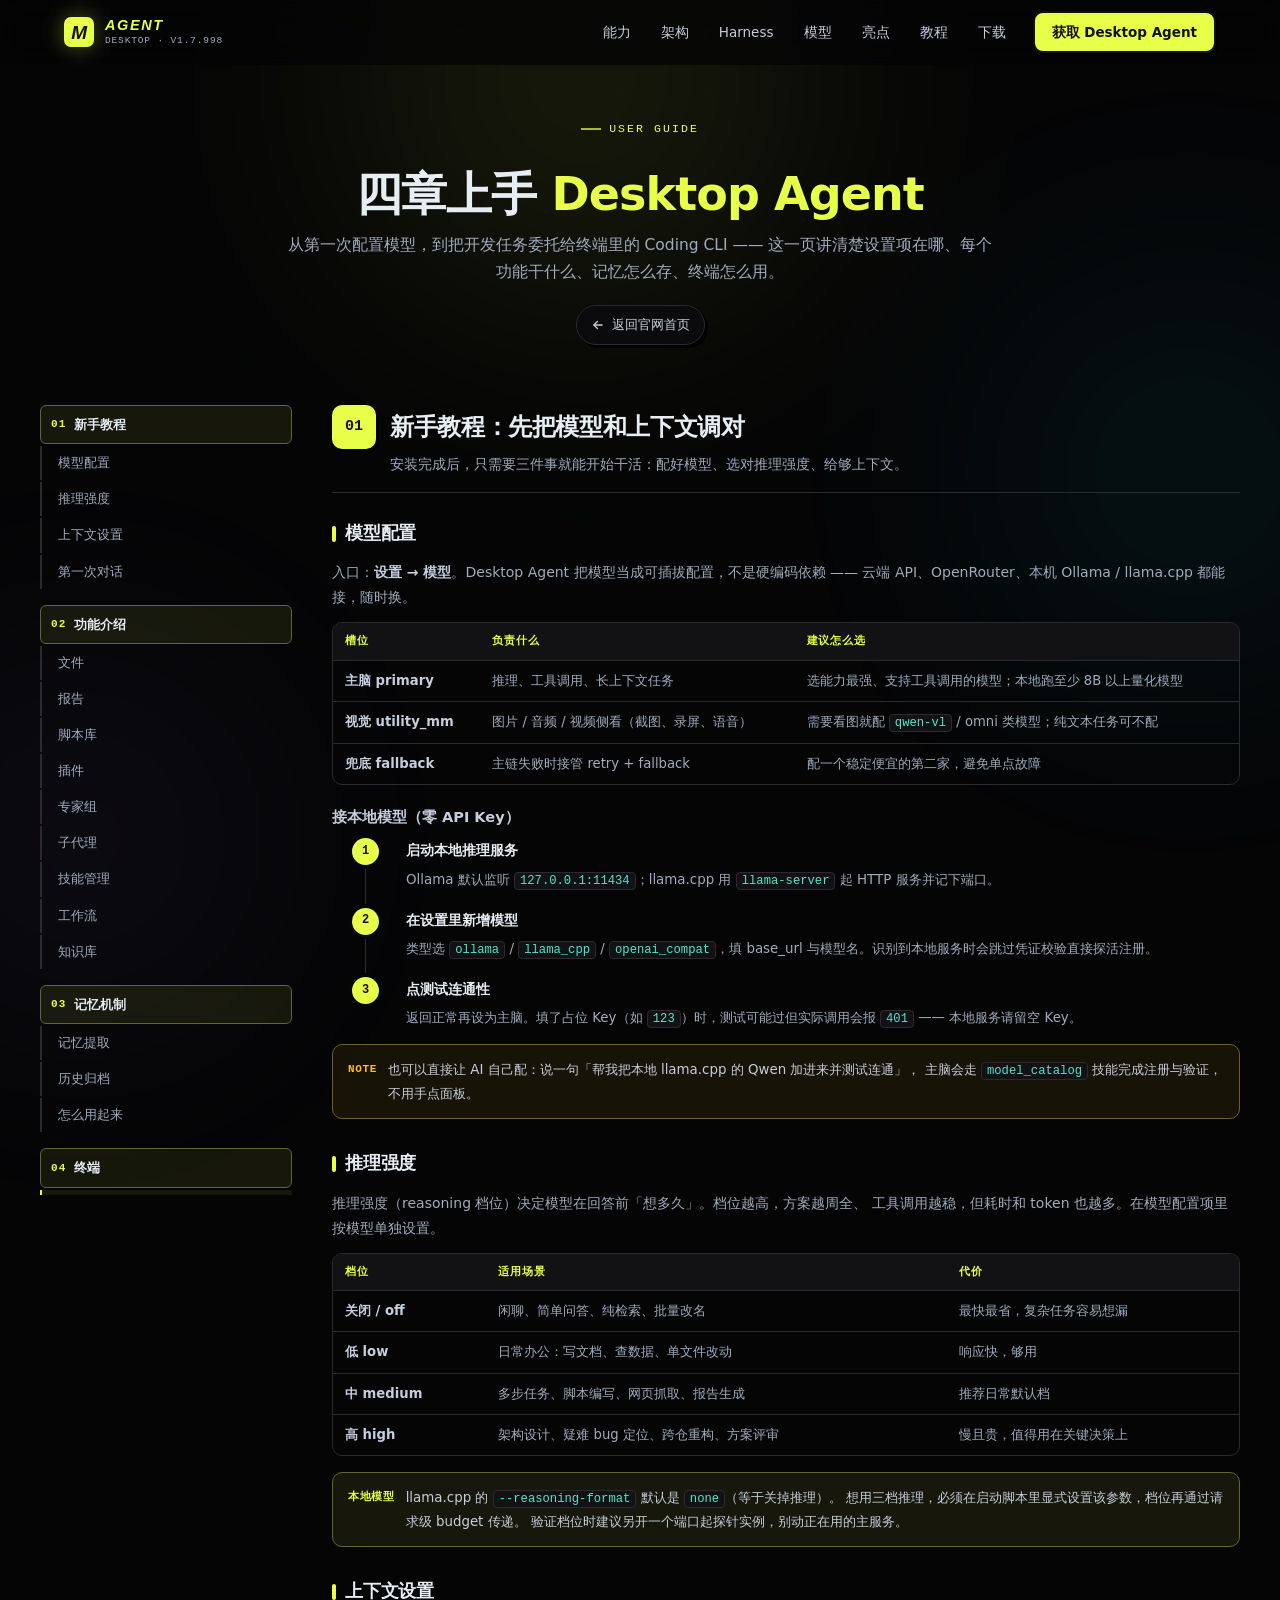
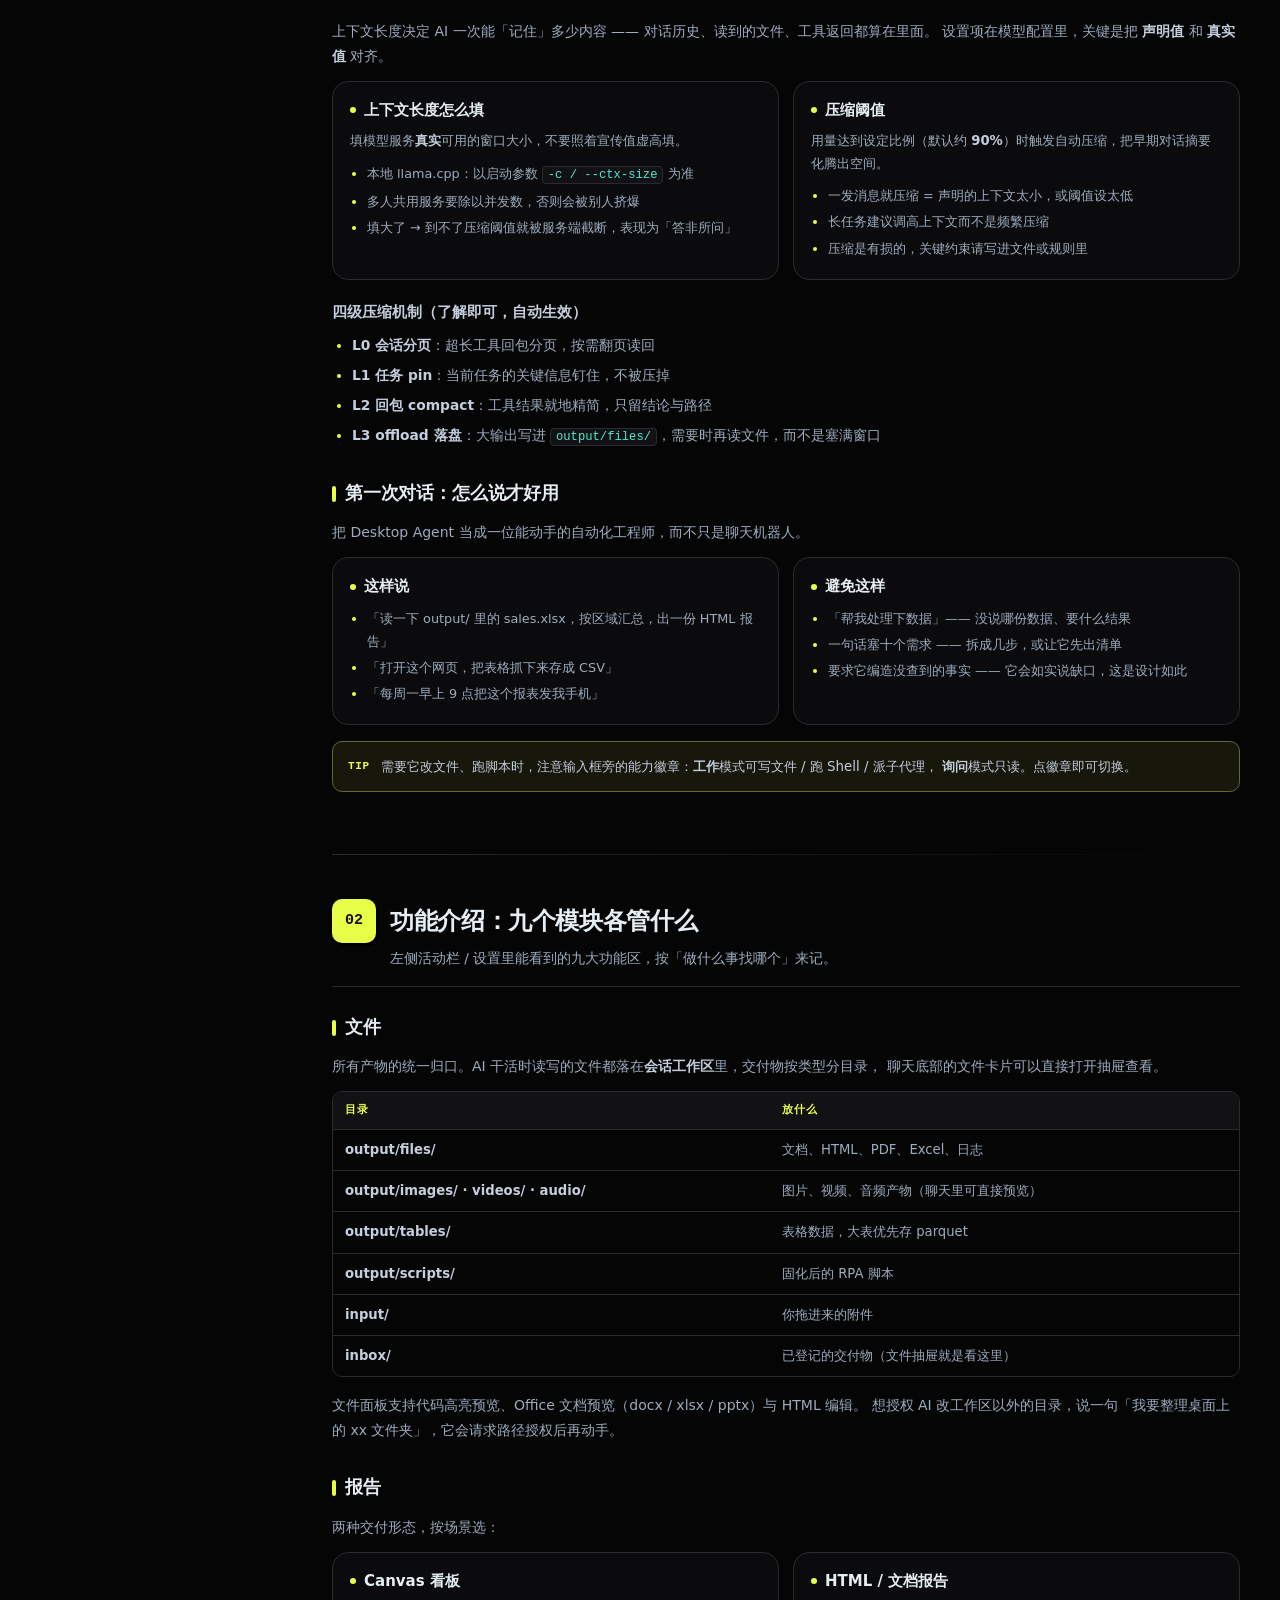
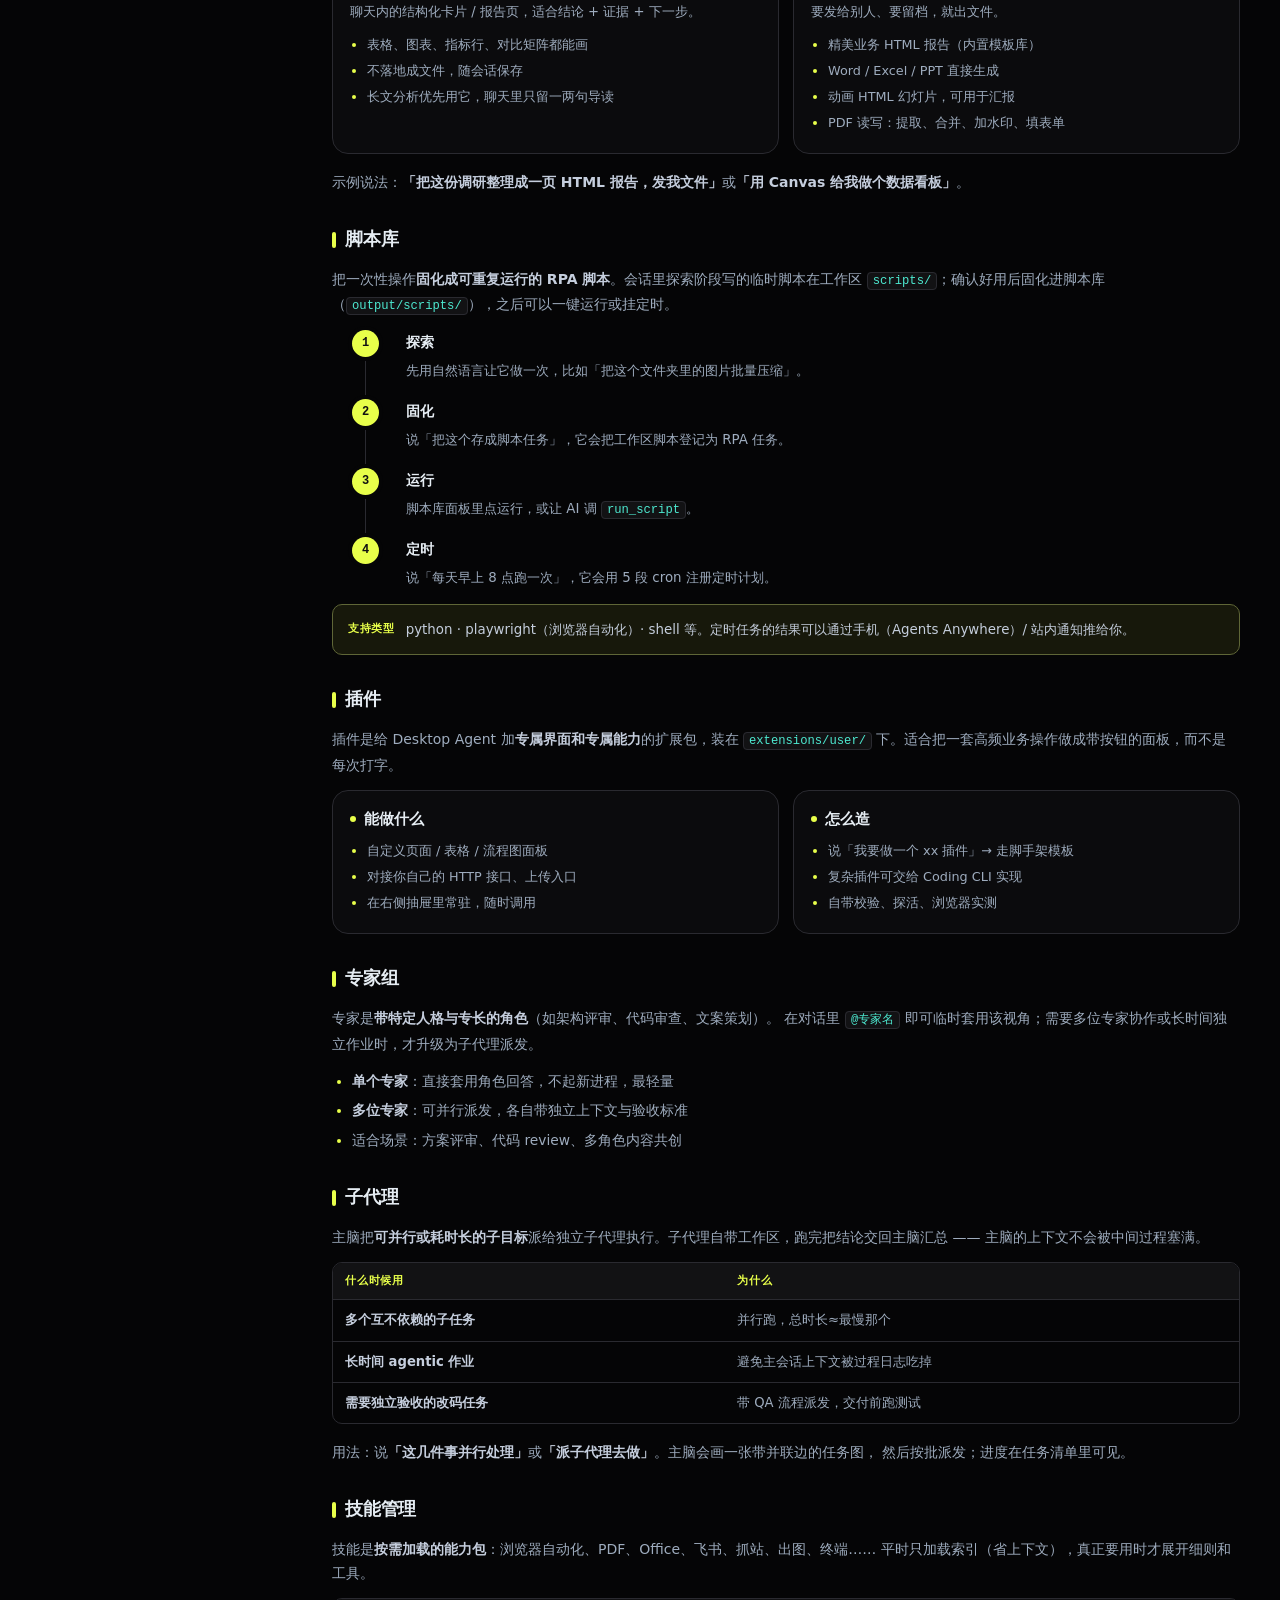
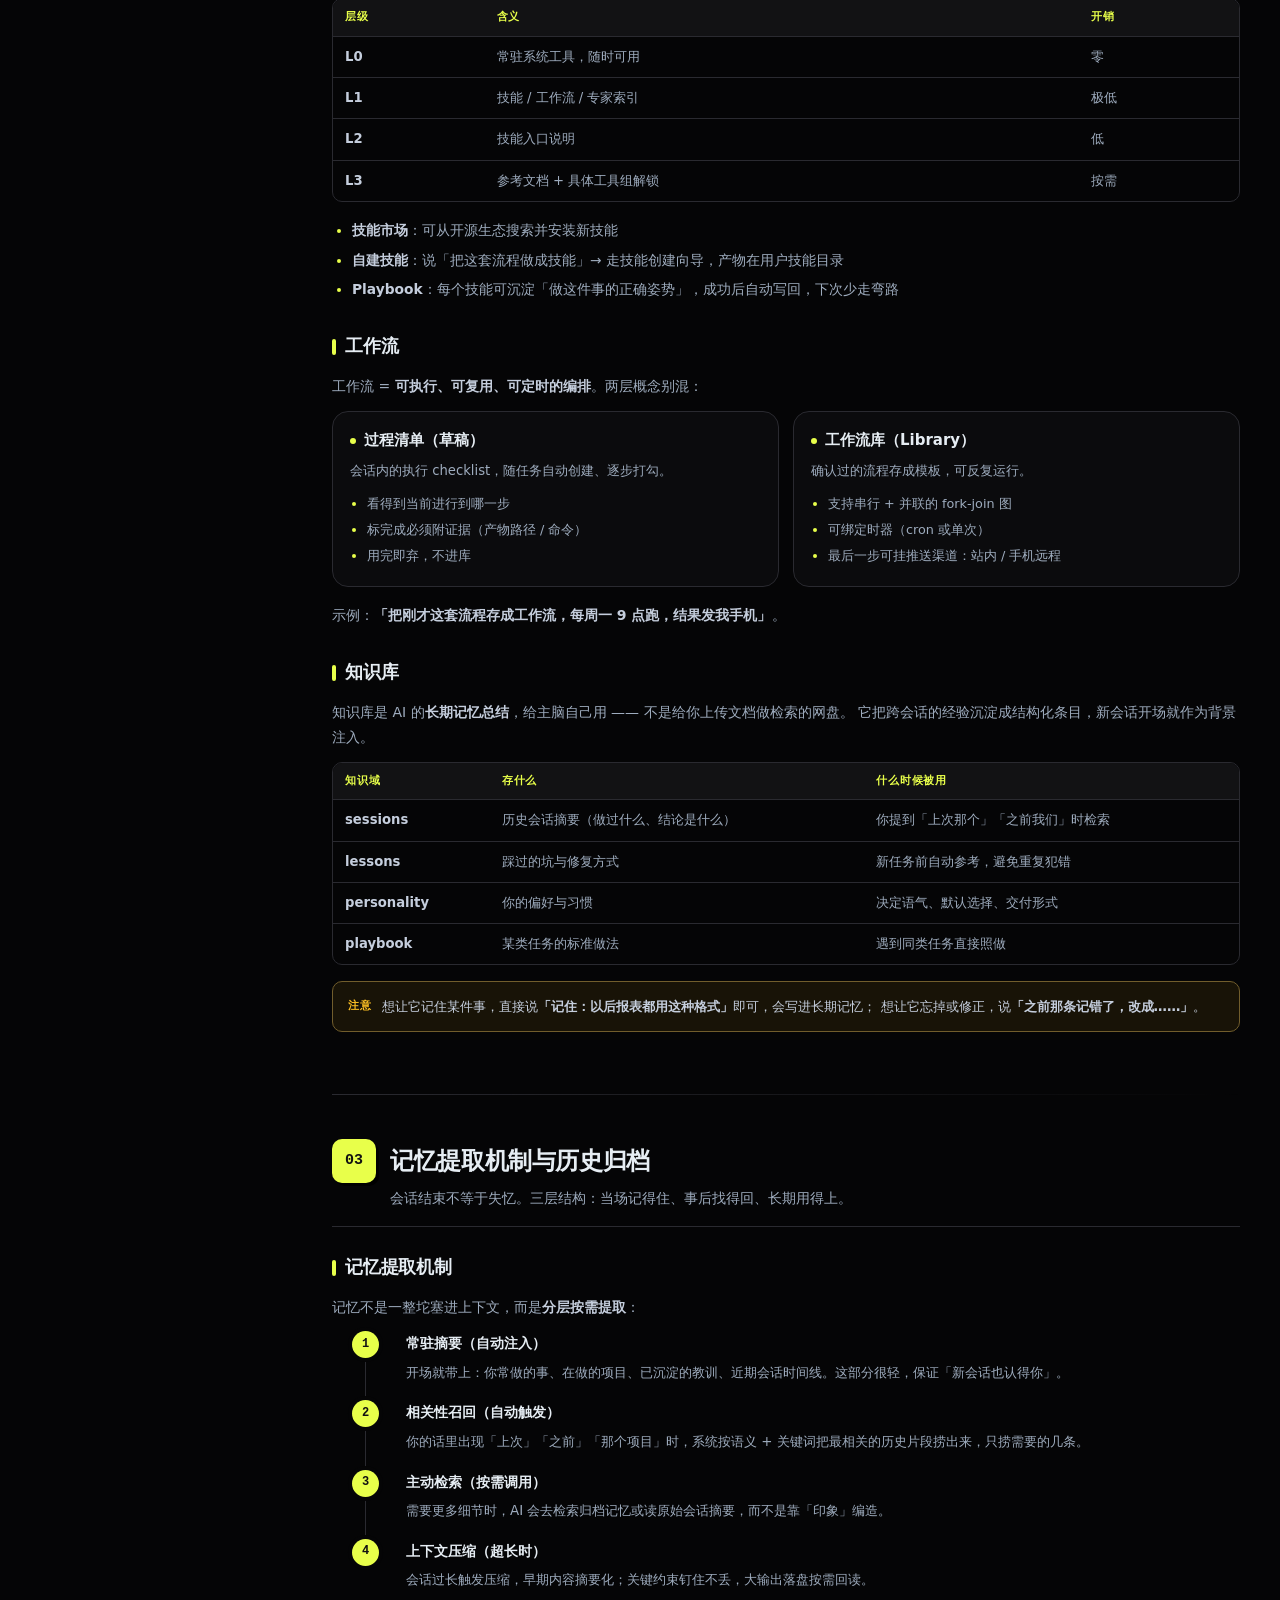
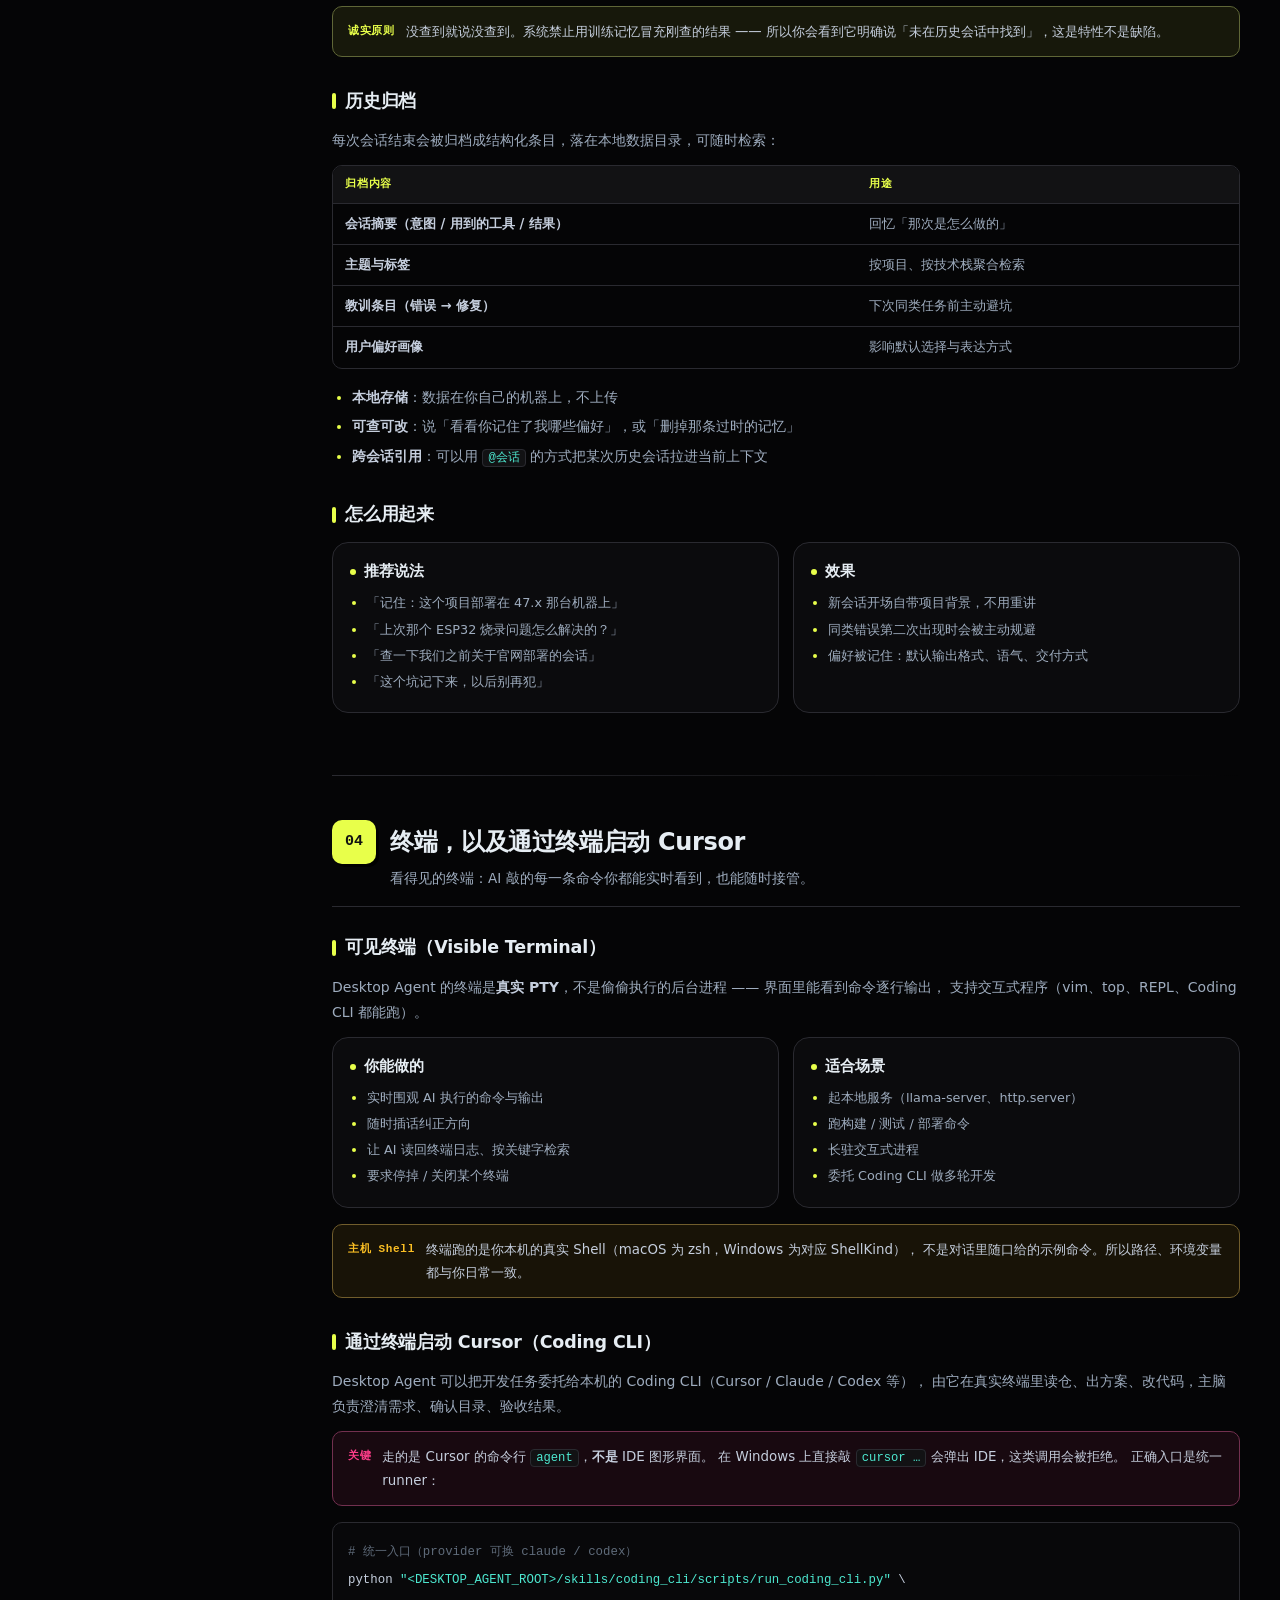
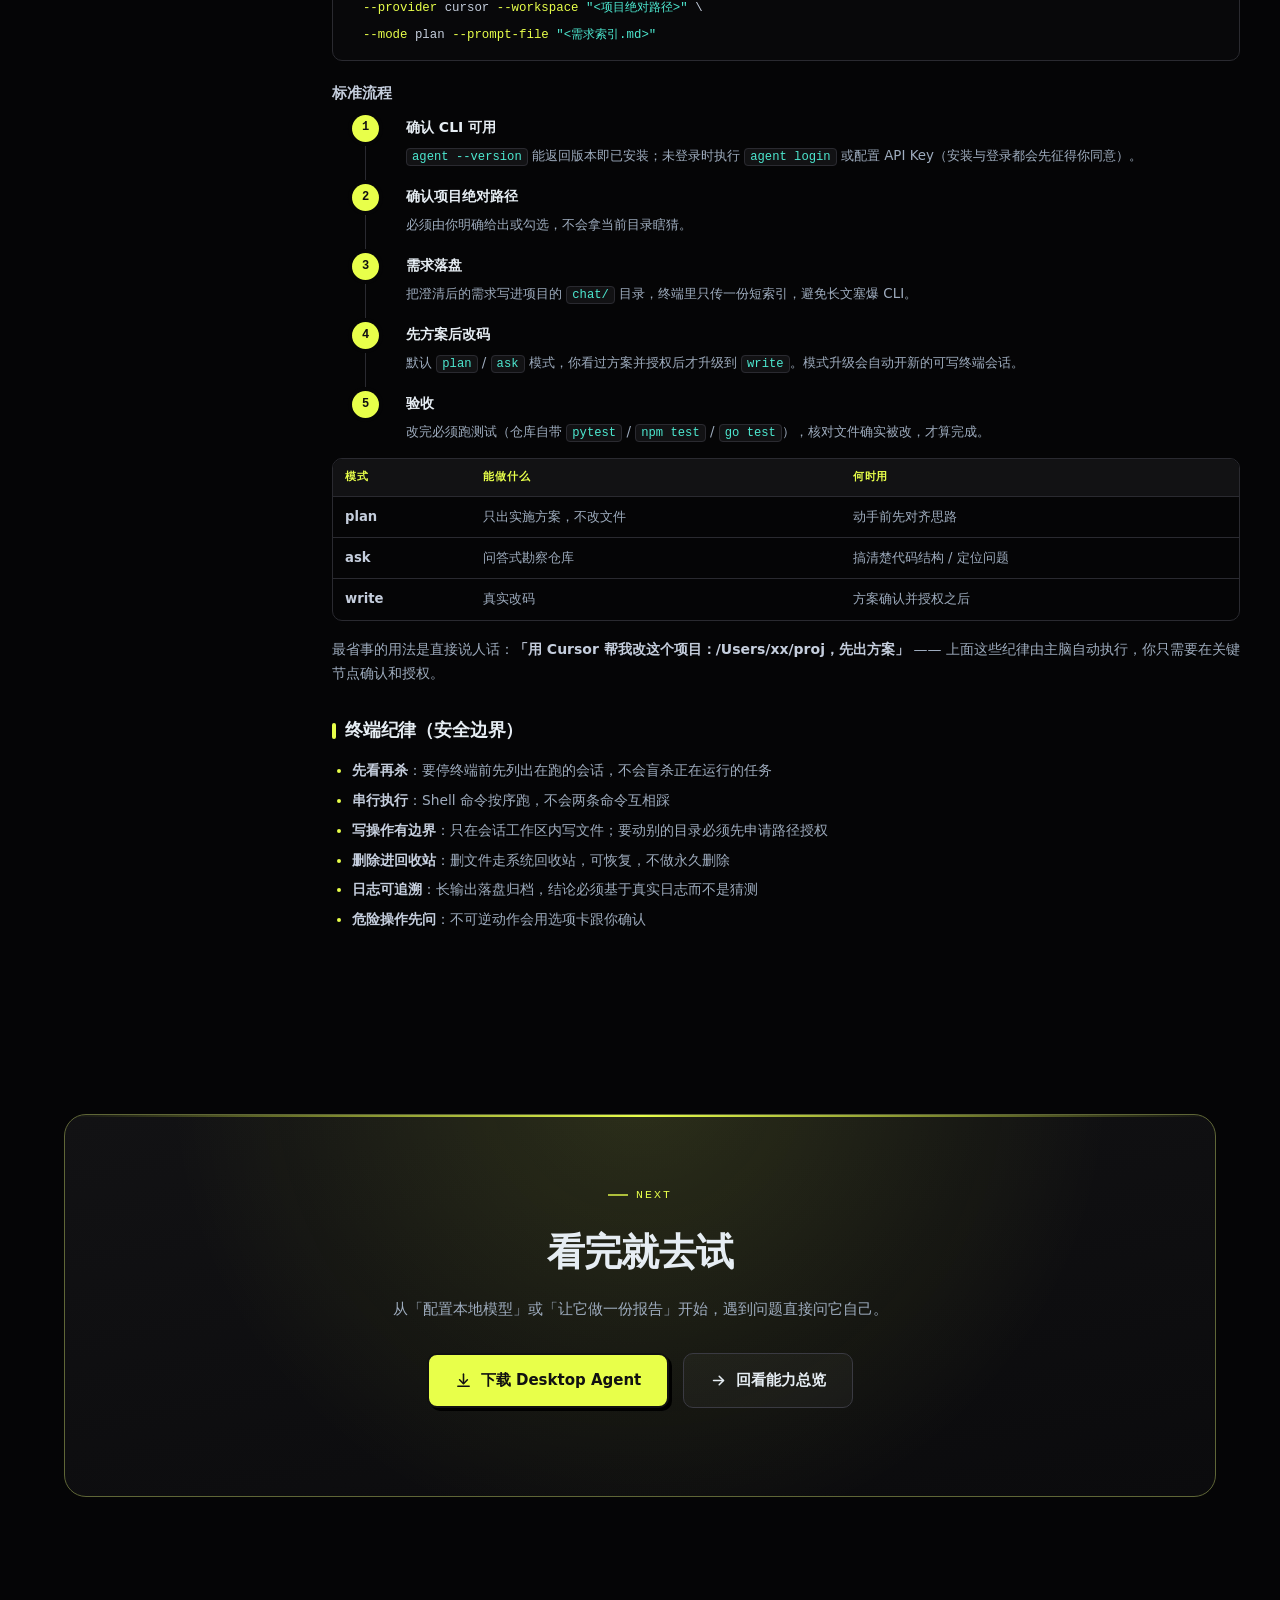
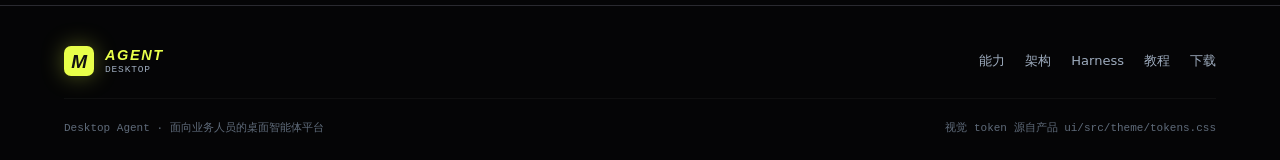
==== commit 902684ea: "feat: v3 宣传片——16 镜头全亮点实拍演示 + 律动 BGM；微信通道文案改为 Agents Anywhere 手机远程" ====
--- a/tutorial.html
+++ b/tutorial.html
@@ -7,7 +7,7 @@
 <meta name="description" content="Desktop Agent 使用教程：模型配置与推理强度、上下文设置、文件/报告/脚本库/插件/专家组/子代理/技能/工作流/知识库九大功能、记忆提取与历史归档机制、终端与通过终端启动 Coding CLI。">
 <meta name="theme-color" content="#050506">
 <link rel="icon" type="image/svg+xml" href="assets/favicon.svg">
-<link rel="stylesheet" href="styles.css">
+<link rel="stylesheet" href="legacy.css">
 <link rel="stylesheet" href="tutorial.css">
 <script>document.documentElement.className += " js";</script>
 <meta property="og:title" content="使用教程 — Desktop Agent">
@@ -246,7 +246,7 @@
         <ul>
           <li>「读一下 output/ 里的 sales.xlsx，按区域汇总，出一份 HTML 报告」</li>
           <li>「打开这个网页，把表格抓下来存成 CSV」</li>
-          <li>「每周一早上 9 点把这个报表发我微信」</li>
+          <li>「每周一早上 9 点把这个报表发我手机」</li>
         </ul>
       </div>
       <div class="fn">
@@ -346,7 +346,7 @@
     </ol>
     <div class="note">
       <span class="note__i">支持类型</span>
-      <p>python · playwright（浏览器自动化）· shell 等。定时任务的结果可以通过微信 / 站内通知推给你。</p>
+      <p>python · playwright（浏览器自动化）· shell 等。定时任务的结果可以通过手机（Agents Anywhere）/ 站内通知推给你。</p>
     </div>
   </div>
 
@@ -456,11 +456,11 @@
         <ul>
           <li>支持串行 + 并联的 fork-join 图</li>
           <li>可绑定时器（cron 或单次）</li>
-          <li>最后一步可挂推送渠道：站内 / 微信</li>
-        </ul>
-      </div>
-    </div>
-    <p>示例：<b>「把刚才这套流程存成工作流，每周一 9 点跑，结果发我微信」</b>。</p>
+          <li>最后一步可挂推送渠道：站内 / 手机远程</li>
+        </ul>
+      </div>
+    </div>
+    <p>示例：<b>「把刚才这套流程存成工作流，每周一 9 点跑，结果发我手机」</b>。</p>
   </div>
 
   <div class="tut-sec" id="s-kb">
--- a/legacy.css
+++ b/legacy.css
@@ -0,0 +1,1428 @@
+/* ==========================================================================
+   Desktop Agent · 官网样式
+   视觉真源：ui/src/theme/tokens.css（Cyber Dark + Acid）
+   ========================================================================== */
+
+:root {
+  color-scheme: dark;
+
+  /* 表面层级 —— 与产品 tokens 完全一致 */
+  --bg: #050506;
+  --surface: #0B0B0D;
+  --s2: #121214;
+  --elev: #18181B;
+  --line: #2A2A30;
+  --line2: #3A3A42;
+
+  /* 文字 */
+  --fg: #e6edf3;
+  --fgm: #c5cedd;
+  --fgs: #9eacbe;
+  --placeholder: #8fa0b5;
+
+  /* 主色 */
+  --acid: #E8FF4A;
+  --acid-ink: #111111;
+  --acid-wash: color-mix(in srgb, var(--acid) 8%, transparent);
+  --acid-wash-2: color-mix(in srgb, var(--acid) 14%, transparent);
+  --acid-line: color-mix(in srgb, var(--acid) 28%, var(--line));
+
+  /* 辅色 */
+  --cyan: #22d3ee;
+  --blue: #3b82f6;
+  --violet: #a78bfa;
+  --emerald: #34d399;
+  --amber: #fbbf24;
+  --flare: #FF7A18;
+  --ice: #4DE8D0;
+  --lime: #6EFF3A;
+  --magenta: #FF3D8A;
+
+  --hard-shadow: 3px 3px 0 #000;
+
+  /* 本地字体栈 —— 不引 Google Fonts CDN（境内渲染阻塞） */
+  --font-display: "Arial Narrow", "Segoe UI", "PingFang SC", "Microsoft YaHei", sans-serif;
+  --font-sans: "Segoe UI", "PingFang SC", "Hiragino Sans GB", "Microsoft YaHei",
+    system-ui, -apple-system, sans-serif;
+  --font-mono: "Cascadia Mono", "Sarasa Mono SC", "JetBrains Mono", ui-monospace,
+    "SFMono-Regular", Consolas, monospace;
+
+  --r-sm: 6px;
+  --r-md: 10px;
+  --r-lg: 16px;
+  --r-xl: 22px;
+
+  --max: 1200px;
+  --gutter: 24px;
+}
+
+*, *::before, *::after { box-sizing: border-box; }
+
+html { scroll-behavior: smooth; -webkit-text-size-adjust: 100%; }
+
+body {
+  margin: 0;
+  background: var(--bg);
+  color: var(--fg);
+  font-family: var(--font-sans);
+  font-size: 16px;
+  line-height: 1.7;
+  -webkit-font-smoothing: antialiased;
+  -moz-osx-font-smoothing: grayscale;
+  overflow-x: hidden;
+}
+
+img { max-width: 100%; display: block; }
+a { color: inherit; text-decoration: none; }
+
+.wrap {
+  width: 100%;
+  max-width: var(--max);
+  margin-inline: auto;
+  padding-inline: var(--gutter);
+}
+
+.mono { font-family: var(--font-mono); }
+
+/* 关键双字词组不跨行断开（中文无空格，浏览器按字断行） */
+.nw { white-space: nowrap; }
+
+/* --------------------------------------------------------------------------
+   背景氛围：径向光晕 + 网格 + 扫描线
+   -------------------------------------------------------------------------- */
+.bg-fx {
+  position: fixed;
+  inset: 0;
+  z-index: 0;
+  pointer-events: none;
+}
+
+.bg-fx__glow {
+  position: absolute;
+  border-radius: 50%;
+  filter: blur(120px);
+  opacity: .30;
+}
+
+.bg-fx__glow--acid {
+  width: 720px; height: 720px;
+  top: -280px; left: 50%;
+  transform: translateX(-58%);
+  background: radial-gradient(circle, var(--acid) 0%, transparent 68%);
+  opacity: .13;
+}
+
+.bg-fx__glow--cyan {
+  width: 620px; height: 620px;
+  top: 18%; right: -220px;
+  background: radial-gradient(circle, var(--cyan) 0%, transparent 68%);
+  opacity: .10;
+}
+
+.bg-fx__glow--violet {
+  width: 560px; height: 560px;
+  top: 62%; left: -200px;
+  background: radial-gradient(circle, var(--violet) 0%, transparent 68%);
+  opacity: .09;
+}
+
+/* 网格：低透明度 + 大范围淡出，避免块状拼接感 */
+.bg-fx__grid {
+  position: absolute;
+  inset: 0;
+  background-image:
+    linear-gradient(to right, rgba(255,255,255,.016) 1px, transparent 1px),
+    linear-gradient(to bottom, rgba(255,255,255,.016) 1px, transparent 1px);
+  background-size: 88px 88px;
+  mask-image: radial-gradient(ellipse 90% 52% at 50% 0%, rgba(0,0,0,.55) 0%, transparent 72%);
+  -webkit-mask-image: radial-gradient(ellipse 90% 52% at 50% 0%, rgba(0,0,0,.55) 0%, transparent 72%);
+}
+
+/* --------------------------------------------------------------------------
+   顶部导航
+   -------------------------------------------------------------------------- */
+.nav {
+  position: sticky;
+  top: 0;
+  z-index: 50;
+  background: color-mix(in srgb, var(--bg) 78%, transparent);
+  backdrop-filter: blur(14px) saturate(1.4);
+  -webkit-backdrop-filter: blur(14px) saturate(1.4);
+  border-bottom: 1px solid transparent;
+  transition: border-color .25s, background .25s;
+}
+
+.nav.is-stuck {
+  border-bottom-color: var(--line);
+  background: color-mix(in srgb, var(--bg) 92%, transparent);
+}
+
+.nav__inner {
+  display: flex;
+  align-items: center;
+  gap: 28px;
+  height: 64px;
+}
+
+.brand { display: flex; align-items: center; gap: 11px; flex-shrink: 0; }
+
+.brand__mark {
+  width: 30px; height: 30px;
+  border-radius: 7px;
+  background: var(--acid);
+  color: var(--acid-ink);
+  display: grid;
+  place-items: center;
+  font-family: var(--font-display);
+  font-style: italic;
+  font-weight: 800;
+  font-size: 19px;
+  letter-spacing: -.02em;
+  box-shadow: 0 0 22px color-mix(in srgb, var(--acid) 34%, transparent);
+  flex-shrink: 0;
+}
+
+.brand__text { display: flex; flex-direction: column; line-height: 1.05; }
+
+.brand__name {
+  font-family: var(--font-display);
+  font-style: italic;
+  font-weight: 700;
+  letter-spacing: .11em;
+  text-transform: uppercase;
+  font-size: 14.5px;
+  color: var(--acid);
+}
+
+.brand__sub {
+  font-family: var(--font-mono);
+  font-size: 9.5px;
+  letter-spacing: .09em;
+  color: var(--fgs);
+  text-transform: uppercase;
+  margin-top: 2px;
+}
+
+.nav__links {
+  display: flex;
+  align-items: center;
+  gap: 4px;
+  margin-left: auto;
+}
+
+.nav__link {
+  position: relative;
+  padding: 7px 13px;
+  border-radius: var(--r-sm);
+  font-size: 13.5px;
+  color: var(--fgm);
+  transition: color .18s, background .18s;
+}
+
+.nav__link:hover { color: var(--fg); background: rgba(255,255,255,.05); }
+
+.nav__cta {
+  margin-left: 10px;
+  padding: 8px 17px;
+  border-radius: var(--r-md);
+  background: var(--acid);
+  color: var(--acid-ink);
+  font-weight: 700;
+  font-size: 13.5px;
+  border: 2px solid #111;
+  box-shadow: var(--hard-shadow);
+  transition: transform .15s, box-shadow .15s, filter .15s;
+  flex-shrink: 0;
+}
+
+.nav__cta:hover { filter: brightness(1.06); transform: translate(-1px,-1px); box-shadow: 4px 4px 0 #000; }
+.nav__cta:active { transform: translate(2px,2px); box-shadow: 1px 1px 0 #000; }
+
+.nav__burger {
+  display: none;
+  margin-left: auto;
+  width: 38px; height: 34px;
+  border: 1px solid var(--line);
+  border-radius: var(--r-sm);
+  background: rgba(255,255,255,.03);
+  cursor: pointer;
+  padding: 0;
+  place-items: center;
+}
+.nav__burger span { display: block; width: 16px; height: 1.5px; background: var(--fgm); margin: 3px auto; transition: .25s; }
+
+/* --------------------------------------------------------------------------
+   Hero
+   -------------------------------------------------------------------------- */
+.hero { position: relative; z-index: 1; padding: 56px 0 60px; text-align: center; }
+
+.badge {
+  display: inline-flex;
+  align-items: center;
+  gap: 9px;
+  padding: 5px 14px 5px 8px;
+  border-radius: 100px;
+  border: 1px solid var(--line2);
+  background: rgba(255,255,255,.03);
+  font-family: var(--font-mono);
+  font-size: 11.5px;
+  letter-spacing: .05em;
+  color: var(--fgs);
+  margin-bottom: 26px;
+}
+
+.badge__dot {
+  width: 19px; height: 19px;
+  border-radius: 50%;
+  background: var(--acid);
+  color: var(--acid-ink);
+  display: grid; place-items: center;
+  font-size: 9px; font-weight: 800;
+  flex-shrink: 0;
+}
+/* 徽章内不再叠黄字，只保留圆点一处黄，避免强调过散 */
+.badge b { color: var(--fgm); font-weight: 650; }
+.badge .sep { color: #4a5361; margin: 0 1px; }
+
+.hero h1 {
+  margin: 0 auto 22px;
+  max-width: 900px;
+  font-size: clamp(38px, 6.4vw, 74px);
+  line-height: 1.08;
+  font-weight: 800;
+  letter-spacing: -.025em;
+}
+
+.hero h1 .acid {
+  color: var(--acid);
+  position: relative;
+  white-space: nowrap;
+}
+
+/* 下划线严格贴合文字宽度：用 padding-box 内缩，不左右外溢 */
+.hero h1 .acid::after {
+  content: "";
+  position: absolute;
+  left: .04em; right: .04em; bottom: .07em;
+  height: .075em;
+  background: var(--acid);
+  opacity: .26;
+  border-radius: 2px;
+}
+
+.hero__lead {
+  margin: 0 auto 18px;
+  max-width: 680px;
+  font-size: clamp(15.5px, 1.9vw, 18.5px);
+  color: var(--fgm);
+  line-height: 1.85;
+  /* 中英混排：禁止词内断行，按语义换行 */
+  line-break: strict;
+  word-break: normal;
+  overflow-wrap: break-word;
+  text-wrap: pretty;
+}
+
+.hero__note {
+  margin: 0 auto 32px;
+  max-width: 640px;
+  font-size: 14.5px;
+  line-height: 1.75;
+  color: var(--fgs);
+}
+
+.hero__actions {
+  display: flex;
+  gap: 14px;
+  justify-content: center;
+  flex-wrap: wrap;
+  margin-bottom: 20px;
+}
+
+.btn {
+  display: inline-flex;
+  align-items: center;
+  gap: 9px;
+  padding: 13px 26px;
+  border-radius: var(--r-md);
+  font-size: 15px;
+  font-weight: 650;
+  cursor: pointer;
+  border: 1px solid var(--line2);
+  background: rgba(255,255,255,.035);
+  color: var(--fg);
+  transition: .18s;
+  font-family: inherit;
+}
+.btn:hover { border-color: color-mix(in srgb, var(--acid) 45%, transparent); background: var(--acid-wash); }
+
+.btn--primary {
+  border: 2px solid #111;
+  background: var(--acid);
+  color: var(--acid-ink);
+  box-shadow: var(--hard-shadow);
+  font-weight: 750;
+}
+.btn--primary:hover {
+  filter: brightness(1.06);
+  background: var(--acid);
+  border-color: #111;
+  transform: translate(-1px,-1px);
+  box-shadow: 4px 4px 0 #000;
+}
+.btn--primary:active { transform: translate(2px,2px); box-shadow: 1px 1px 0 #000; }
+
+.btn svg { width: 17px; height: 17px; flex-shrink: 0; }
+
+.hero__meta {
+  display: flex;
+  gap: 22px;
+  justify-content: center;
+  flex-wrap: wrap;
+  font-family: var(--font-mono);
+  font-size: 11.5px;
+  color: var(--fgs);
+  letter-spacing: .04em;
+  margin-bottom: 62px;
+}
+.hero__meta span { display: inline-flex; align-items: center; gap: 7px; }
+.hero__meta i { width: 5px; height: 5px; border-radius: 50%; background: var(--acid); display: block; opacity: .8; }
+
+/* 截图：仿 macOS 窗口 */
+.shot {
+  position: relative;
+  max-width: 1120px;
+  margin-inline: auto;
+}
+
+.shot__glow {
+  position: absolute;
+  inset: 6% 4% -8% 4%;
+  background: radial-gradient(ellipse at 50% 40%, color-mix(in srgb, var(--acid) 26%, transparent), transparent 66%);
+  filter: blur(58px);
+  z-index: 0;
+  pointer-events: none;
+}
+
+.shot__frame {
+  position: relative;
+  z-index: 1;
+  border-radius: var(--r-xl);
+  border: 1px solid var(--line2);
+  background: var(--surface);
+  overflow: hidden;
+  box-shadow:
+    0 44px 90px -22px rgba(0,0,0,.92),
+    0 0 0 1px rgba(255,255,255,.03) inset;
+}
+
+.shot__bar {
+  display: flex;
+  align-items: center;
+  gap: 8px;
+  height: 38px;
+  padding: 0 14px;
+  background: #0A0A0C;
+  border-bottom: 2px solid var(--acid);
+}
+
+.shot__dots { display: flex; gap: 7px; }
+.shot__dots i { width: 11px; height: 11px; border-radius: 50%; background: #33333a; display: block; }
+.shot__dots i:nth-child(1) { background: #ff5f57; opacity: .75; }
+.shot__dots i:nth-child(2) { background: #febc2e; opacity: .75; }
+.shot__dots i:nth-child(3) { background: #28c840; opacity: .75; }
+
+.shot__title {
+  margin-left: 8px;
+  font-family: var(--font-mono);
+  font-size: 11.5px;
+  color: var(--fgs);
+  letter-spacing: .05em;
+}
+
+.shot__path {
+  margin-left: auto;
+  font-family: var(--font-mono);
+  font-size: 10.5px;
+  color: #5f6b7a;
+  background: rgba(255,255,255,.035);
+  border: 1px solid var(--line);
+  padding: 3px 9px;
+  border-radius: 5px;
+}
+
+.shot__img { width: 100%; height: auto; display: block; }
+
+/* --------------------------------------------------------------------------
+   通用 section
+   -------------------------------------------------------------------------- */
+section { position: relative; z-index: 1; }
+
+.sec { padding: 92px 0; }
+.sec--tight { padding: 68px 0; }
+
+.sec__head { max-width: 720px; margin-bottom: 48px; }
+.sec__head--center { margin-inline: auto; text-align: center; }
+
+.eyebrow {
+  display: inline-flex;
+  align-items: center;
+  gap: 8px;
+  font-family: var(--font-mono);
+  font-size: 11.5px;
+  letter-spacing: .18em;
+  text-transform: uppercase;
+  color: var(--acid);
+  margin-bottom: 15px;
+}
+.eyebrow::before { content: ""; width: 20px; height: 2px; background: var(--acid); display: block; opacity: .7; }
+
+.sec h2 {
+  margin: 0 0 14px;
+  font-size: clamp(27px, 4vw, 42px);
+  line-height: 1.2;
+  font-weight: 780;
+  letter-spacing: -.02em;
+}
+
+.sec__desc { margin: 0; color: var(--fgs); font-size: 15.5px; max-width: 640px; }
+.sec__head--center .sec__desc { margin-inline: auto; }
+
+/* --------------------------------------------------------------------------
+   Bento 能力网格
+   -------------------------------------------------------------------------- */
+.bento {
+  display: grid;
+  grid-template-columns: repeat(6, 1fr);
+  gap: 14px;
+}
+
+.cell {
+  position: relative;
+  grid-column: span 2;
+  padding: 26px 24px 24px;
+  border-radius: var(--r-lg);
+  border: 1px solid var(--line);
+  background: linear-gradient(165deg, var(--s2), var(--surface));
+  overflow: hidden;
+  transition: border-color .25s, transform .25s, box-shadow .25s;
+}
+
+.cell::before {
+  content: "";
+  position: absolute;
+  inset: 0;
+  background: radial-gradient(420px circle at var(--mx, 50%) var(--my, 0%), var(--acid-wash-2), transparent 62%);
+  opacity: 0;
+  transition: opacity .3s;
+  pointer-events: none;
+}
+
+.cell:hover { border-color: var(--acid-line); transform: translateY(-3px); box-shadow: 0 20px 44px -20px rgba(0,0,0,.85); }
+.cell:hover::before { opacity: 1; }
+
+.cell--wide { grid-column: span 3; }
+.cell--full { grid-column: span 6; }
+
+.cell__ico {
+  width: 40px; height: 40px;
+  border-radius: var(--r-md);
+  display: grid; place-items: center;
+  margin-bottom: 17px;
+  border: 1px solid var(--acid-line);
+  background: var(--acid-wash);
+  color: var(--acid);
+  transition: .25s;
+}
+.cell:hover .cell__ico { background: var(--acid); color: var(--acid-ink); box-shadow: 0 0 26px color-mix(in srgb, var(--acid) 34%, transparent); }
+.cell__ico svg { width: 19px; height: 19px; }
+
+.cell h3 { margin: 0 0 9px; font-size: 17.5px; font-weight: 680; letter-spacing: -.01em; }
+.cell p { margin: 0; font-size: 14px; color: var(--fgs); line-height: 1.72; }
+
+.cell__tag {
+  display: inline-block;
+  margin-top: 15px;
+  padding: 3px 9px;
+  border-radius: 5px;
+  background: rgba(255,255,255,.045);
+  border: 1px solid var(--line);
+  font-family: var(--font-mono);
+  font-size: 10.5px;
+  color: var(--fgs);
+  letter-spacing: .04em;
+}
+
+/* 代码演示单元 */
+.cell--code { display: flex; flex-direction: column; }
+.cell--code .term { margin-top: 16px; flex: 1; }
+
+.term {
+  border-radius: var(--r-md);
+  border: 1px solid var(--line);
+  background: #07070A;
+  overflow: hidden;
+  font-family: var(--font-mono);
+  font-size: 12px;
+  line-height: 1.75;
+}
+
+.term__bar {
+  display: flex; align-items: center; gap: 7px;
+  padding: 7px 11px;
+  background: var(--elev);
+  border-bottom: 1px solid var(--line);
+  border-top: 2px solid var(--acid);
+  font-size: 10px;
+  letter-spacing: .1em;
+  color: var(--fgs);
+  text-transform: uppercase;
+}
+.term__bar i { width: 8px; height: 8px; border-radius: 50%; background: var(--line2); display: block; }
+.term__bar span { margin-left: 4px; }
+
+.term__body { padding: 12px 13px; overflow-x: auto; }
+.term__body div { white-space: pre; }
+
+.t-p { color: var(--acid); }
+.t-c { color: #5f6b7a; }
+.t-s { color: var(--ice); }
+.t-o { color: var(--fgm); }
+.t-ok { color: var(--emerald); }
+.t-k { color: var(--violet); }
+
+.caret {
+  display: inline-block;
+  width: 7px; height: 13px;
+  background: var(--acid);
+  vertical-align: -2px;
+  animation: blink 1.05s steps(1) infinite;
+}
+@keyframes blink { 50% { opacity: 0; } }
+
+/* --------------------------------------------------------------------------
+   架构分层
+   -------------------------------------------------------------------------- */
+.stack { display: flex; flex-direction: column; gap: 10px; }
+
+.layer {
+  display: grid;
+  grid-template-columns: 132px 1fr;
+  gap: 22px;
+  align-items: start;
+  padding: 20px 24px;
+  border-radius: var(--r-lg);
+  border: 1px solid var(--line);
+  background: var(--surface);
+  position: relative;
+  transition: .25s;
+}
+
+.layer:hover { border-color: var(--acid-line); background: var(--s2); }
+
+.layer::before {
+  content: "";
+  position: absolute;
+  left: 0; top: 14px; bottom: 14px;
+  width: 3px;
+  border-radius: 0 3px 3px 0;
+  background: var(--acid);
+  opacity: .32;
+  transition: opacity .25s;
+}
+.layer:hover::before { opacity: 1; }
+
+.layer__id {
+  font-family: var(--font-mono);
+  font-size: 11px;
+  letter-spacing: .1em;
+  color: var(--acid);
+  text-transform: uppercase;
+  padding-top: 3px;
+}
+.layer__id small { display: block; color: #5f6b7a; font-size: 10px; letter-spacing: .06em; margin-top: 5px; text-transform: none; }
+
+.layer__body h3 { margin: 0 0 6px; font-size: 16.5px; font-weight: 680; }
+.layer__body p { margin: 0 0 12px; font-size: 13.5px; color: var(--fgs); line-height: 1.7; }
+
+.chips { display: flex; flex-wrap: wrap; gap: 7px; }
+.chip {
+  padding: 3.5px 10px;
+  border-radius: 100px;
+  border: 1px solid var(--line);
+  background: rgba(255,255,255,.032);
+  font-family: var(--font-mono);
+  font-size: 11px;
+  color: var(--fgm);
+  transition: .18s;
+}
+.chip:hover { border-color: var(--acid-line); color: var(--acid); background: var(--acid-wash); }
+
+.flow-arrow {
+  text-align: center;
+  color: #3d4650;
+  font-family: var(--font-mono);
+  font-size: 11px;
+  letter-spacing: .12em;
+  line-height: 1;
+  margin: -3px 0;
+}
+
+/* --------------------------------------------------------------------------
+   技能分层表
+   -------------------------------------------------------------------------- */
+.tbl-wrap {
+  border-radius: var(--r-lg);
+  border: 1px solid var(--line);
+  overflow: hidden;
+  background: var(--surface);
+}
+
+table { width: 100%; border-collapse: collapse; font-size: 14.5px; }
+
+thead th {
+  text-align: left;
+  padding: 13px 20px;
+  background: color-mix(in srgb, var(--acid) 12%, var(--elev));
+  border-bottom: 1px solid var(--acid-line);
+  font-family: var(--font-mono);
+  font-size: 11px;
+  letter-spacing: .13em;
+  text-transform: uppercase;
+  color: var(--acid);
+  font-weight: 600;
+  white-space: nowrap;
+}
+
+tbody td {
+  padding: 15px 20px;
+  border-bottom: 1px solid rgba(255,255,255,.045);
+  color: var(--fgm);
+  vertical-align: top;
+}
+tbody tr:last-child td { border-bottom: none; }
+tbody tr { transition: background .18s; }
+tbody tr:hover { background: rgba(255,255,255,.022); }
+
+td.lv {
+  font-family: var(--font-mono);
+  font-weight: 700;
+  color: var(--acid);
+  font-size: 13px;
+  white-space: nowrap;
+}
+td.lv small { display: block; color: #5f6b7a; font-weight: 400; font-size: 10.5px; margin-top: 3px; }
+
+code {
+  font-family: var(--font-mono);
+  font-size: .88em;
+  padding: 1.5px 6px;
+  border-radius: 4px;
+  background: rgba(255,255,255,.055);
+  border: 1px solid var(--line);
+  color: var(--ice);
+  white-space: nowrap;
+}
+
+/* --------------------------------------------------------------------------
+   数据条
+   -------------------------------------------------------------------------- */
+.stats {
+  display: grid;
+  grid-template-columns: repeat(4, 1fr);
+  gap: 14px;
+}
+
+.stat {
+  padding: 26px 22px;
+  border-radius: var(--r-lg);
+  border: 1px solid var(--line);
+  background: linear-gradient(170deg, var(--s2), var(--surface));
+  text-align: left;
+  position: relative;
+  overflow: hidden;
+}
+
+.stat::after {
+  content: "";
+  position: absolute;
+  top: 0; left: 0; right: 0;
+  height: 2px;
+  background: linear-gradient(90deg, var(--acid), transparent);
+  opacity: .55;
+}
+
+.stat__v {
+  font-family: var(--font-mono);
+  font-size: clamp(30px, 4.4vw, 42px);
+  font-weight: 700;
+  line-height: 1;
+  color: var(--acid);
+  letter-spacing: -.02em;
+}
+.stat__v small { font-size: .5em; color: var(--fgs); font-weight: 500; margin-left: 3px; }
+
+.stat__l { margin-top: 11px; font-size: 13.5px; color: var(--fgm); font-weight: 550; }
+.stat__d { margin-top: 4px; font-size: 12px; color: #6b7684; font-family: var(--font-mono); }
+
+/* --------------------------------------------------------------------------
+   Harness 三支柱
+   -------------------------------------------------------------------------- */
+.pillars { display: grid; grid-template-columns: repeat(3, 1fr); gap: 14px; }
+
+.pillar {
+  padding: 26px 24px;
+  border-radius: var(--r-lg);
+  border: 1px solid var(--line);
+  background: var(--surface);
+  position: relative;
+  transition: .25s;
+}
+.pillar:hover { border-color: var(--acid-line); transform: translateY(-3px); }
+
+.pillar__n {
+  font-family: var(--font-mono);
+  font-size: 11px;
+  color: var(--acid);
+  letter-spacing: .14em;
+  margin-bottom: 14px;
+  display: block;
+}
+
+.pillar h3 { margin: 0 0 10px; font-size: 17px; font-weight: 680; }
+.pillar p { margin: 0 0 14px; font-size: 13.5px; color: var(--fgs); line-height: 1.72; }
+
+.pillar ul { margin: 0; padding: 0; list-style: none; }
+.pillar li {
+  position: relative;
+  padding-left: 17px;
+  font-family: var(--font-mono);
+  font-size: 11.5px;
+  color: var(--fgm);
+  line-height: 2;
+}
+.pillar li::before {
+  content: "";
+  position: absolute;
+  left: 0; top: .78em;
+  width: 6px; height: 6px;
+  border-radius: 1px;
+  background: var(--acid);
+  opacity: .6;
+  transform: rotate(45deg);
+}
+
+/* --------------------------------------------------------------------------
+   场景示例
+   -------------------------------------------------------------------------- */
+.scenes { display: grid; grid-template-columns: repeat(3, 1fr); gap: 14px; }
+
+.scene {
+  padding: 22px;
+  border-radius: var(--r-lg);
+  border: 1px solid var(--line);
+  background: var(--surface);
+  transition: .25s;
+}
+.scene:hover { border-color: var(--acid-line); background: var(--s2); }
+
+.scene__q {
+  font-family: var(--font-mono);
+  font-size: 12.5px;
+  line-height: 1.65;
+  color: var(--ice);
+  background: rgba(34,211,238,.06);
+  border: 1px solid rgba(34,211,238,.18);
+  border-left: 2px solid var(--ice);
+  border-radius: var(--r-sm);
+  padding: 11px 13px;
+  margin-bottom: 15px;
+}
+.scene__q::before { content: "▸ "; color: var(--ice); opacity: .7; }
+
+.scene h4 { margin: 0 0 7px; font-size: 15px; font-weight: 660; color: var(--fg); }
+.scene p { margin: 0; font-size: 13px; color: var(--fgs); line-height: 1.7; }
+
+/* --------------------------------------------------------------------------
+   下载 CTA
+   -------------------------------------------------------------------------- */
+.dl {
+  position: relative;
+  padding: 62px 46px;
+  border-radius: var(--r-xl);
+  border: 1px solid var(--acid-line);
+  background:
+    radial-gradient(760px circle at 50% -10%, color-mix(in srgb, var(--acid) 13%, transparent), transparent 62%),
+    linear-gradient(170deg, var(--s2), var(--surface));
+  text-align: center;
+  overflow: hidden;
+}
+
+.dl::before {
+  content: "";
+  position: absolute;
+  top: 0; left: 0; right: 0;
+  height: 2px;
+  background: linear-gradient(90deg, transparent, var(--acid), transparent);
+}
+
+.dl h2 { margin: 0 0 13px; font-size: clamp(26px, 3.6vw, 38px); font-weight: 780; letter-spacing: -.02em; }
+.dl p { margin: 0 auto 30px; max-width: 540px; color: var(--fgs); font-size: 15px; }
+
+.dl__actions { display: flex; gap: 14px; justify-content: center; flex-wrap: wrap; margin-bottom: 26px; }
+
+.dl__facts {
+  display: flex;
+  gap: 26px;
+  justify-content: center;
+  flex-wrap: wrap;
+  font-family: var(--font-mono);
+  font-size: 11.5px;
+  color: var(--fgs);
+  padding-top: 24px;
+  border-top: 1px solid var(--line);
+}
+.dl__facts span { display: inline-flex; align-items: center; gap: 7px; }
+.dl__facts b { color: var(--fgm); font-weight: 600; }
+
+/* --------------------------------------------------------------------------
+   Footer
+   -------------------------------------------------------------------------- */
+.foot {
+  position: relative;
+  z-index: 1;
+  border-top: 1px solid var(--line);
+  padding: 40px 0 34px;
+  margin-top: 40px;
+}
+
+.foot__inner {
+  display: flex;
+  align-items: center;
+  gap: 22px;
+  flex-wrap: wrap;
+}
+
+.foot__links { display: flex; gap: 20px; margin-left: auto; flex-wrap: wrap; }
+.foot__links a { font-size: 13px; color: var(--fgs); transition: color .18s; }
+.foot__links a:hover { color: var(--acid); }
+
+.foot__cr {
+  width: 100%;
+  margin-top: 22px;
+  padding-top: 20px;
+  border-top: 1px solid rgba(255,255,255,.045);
+  font-family: var(--font-mono);
+  font-size: 11px;
+  color: #5f6b7a;
+  display: flex;
+  gap: 16px;
+  flex-wrap: wrap;
+}
+.foot__cr span:last-child { margin-left: auto; }
+
+/* --------------------------------------------------------------------------
+   滚动揭示动画
+   仅当 JS 已就绪（<html class="js">）才隐藏；无 JS / 脚本失败时内容全部可见。
+   -------------------------------------------------------------------------- */
+.js .rv { opacity: 0; transform: translateY(22px); transition: opacity .62s cubic-bezier(.2,.7,.3,1), transform .62s cubic-bezier(.2,.7,.3,1); }
+.js .rv.in { opacity: 1; transform: none; }
+
+@media (prefers-reduced-motion: reduce) {
+  html { scroll-behavior: auto; }
+  .js .rv { opacity: 1; transform: none; transition: none; }
+  .caret { animation: none; }
+  *, *::before, *::after { transition-duration: .01ms !important; animation-duration: .01ms !important; }
+}
+
+/* 打印 / 无 JS 快照：强制全部可见，避免整页空白 */
+@media print {
+  .rv { opacity: 1 !important; transform: none !important; }
+  .bg-fx { display: none; }
+}
+
+/* --------------------------------------------------------------------------
+   响应式
+   -------------------------------------------------------------------------- */
+@media (max-width: 1000px) {
+  .bento { grid-template-columns: repeat(4, 1fr); }
+  .cell, .cell--wide { grid-column: span 2; }
+  .stats { grid-template-columns: repeat(2, 1fr); }
+  .pillars, .scenes { grid-template-columns: 1fr; }
+  .layer { grid-template-columns: 1fr; gap: 12px; }
+  .layer__id { padding-top: 0; }
+}
+
+@media (max-width: 720px) {
+  :root { --gutter: 18px; }
+  .nav__links { display: none; }
+  .nav__links.is-open {
+    display: flex;
+    position: absolute;
+    top: 64px; left: 0; right: 0;
+    flex-direction: column;
+    align-items: stretch;
+    gap: 2px;
+    padding: 12px 18px 18px;
+    background: var(--bg);
+    border-bottom: 1px solid var(--line);
+  }
+  .nav__links.is-open .nav__cta { margin: 10px 0 0; text-align: center; }
+  .nav__burger { display: grid; }
+  .nav__cta { display: none; }
+
+  .hero { padding: 58px 0 40px; }
+  .sec { padding: 62px 0; }
+  .bento { grid-template-columns: 1fr; gap: 12px; }
+  .cell, .cell--wide, .cell--full { grid-column: span 1; }
+  .stats { grid-template-columns: repeat(2, 1fr); gap: 10px; }
+  .feats { grid-template-columns: 1fr; gap: 12px; }
+  .stat { padding: 20px 16px; }
+  .dl { padding: 42px 22px; }
+  .shot__path { display: none; }
+  .tbl-wrap { overflow-x: auto; }
+  table { min-width: 620px; }
+  .hero__meta { gap: 13px; font-size: 10.5px; }
+  .foot__links { margin-left: 0; }
+}
+
+/* --------------------------------------------------------------------------
+   缓存命中：三类块示意 + 厂商协议
+   -------------------------------------------------------------------------- */
+.cache-grid {
+  display: grid;
+  grid-template-columns: 1.15fr .85fr;
+  gap: 14px;
+  align-items: start;
+}
+
+.prefix {
+  border-radius: var(--r-lg);
+  border: 1px solid var(--line);
+  background: var(--surface);
+  overflow: hidden;
+}
+
+.prefix__head {
+  padding: 12px 18px;
+  border-bottom: 1px solid var(--line);
+  border-top: 2px solid var(--acid);
+  background: var(--elev);
+  font-family: var(--font-mono);
+  font-size: 11px;
+  letter-spacing: .12em;
+  text-transform: uppercase;
+  color: var(--fgs);
+}
+
+.blk {
+  display: grid;
+  grid-template-columns: 96px 1fr auto;
+  gap: 14px;
+  align-items: center;
+  padding: 13px 18px;
+  border-bottom: 1px solid rgba(255,255,255,.045);
+  transition: background .18s;
+}
+.blk:last-child { border-bottom: none; }
+.blk:hover { background: rgba(255,255,255,.022); }
+
+.blk__cls {
+  font-family: var(--font-mono);
+  font-size: 11px;
+  font-weight: 700;
+  padding: 3px 8px;
+  border-radius: 5px;
+  text-align: center;
+  white-space: nowrap;
+}
+
+/* stable = 缓存前缀主体，用主色 */
+.blk--stable .blk__cls { background: var(--acid); color: var(--acid-ink); }
+.blk--frozen .blk__cls { background: rgba(34,211,238,.14); color: var(--cyan); border: 1px solid rgba(34,211,238,.3); }
+.blk--dyn .blk__cls { background: rgba(255,255,255,.05); color: var(--fgs); border: 1px solid var(--line2); }
+
+.blk__txt { min-width: 0; }
+.blk__txt b { display: block; font-size: 13.5px; font-weight: 640; color: var(--fg); }
+.blk__txt span { display: block; font-size: 12px; color: #6b7684; line-height: 1.6; margin-top: 2px; }
+.blk__txt code { font-size: 10.5px; }
+
+.blk__tag {
+  font-family: var(--font-mono);
+  font-size: 10.5px;
+  color: var(--fgs);
+  white-space: nowrap;
+  padding-left: 12px;
+  border-left: 1px solid var(--line);
+}
+
+/* 命中率对比 */
+.gauge {
+  border-radius: var(--r-lg);
+  border: 1px solid var(--line);
+  background: linear-gradient(170deg, var(--s2), var(--surface));
+  padding: 24px 22px;
+}
+
+.gauge h4 { margin: 0 0 4px; font-size: 15px; font-weight: 660; }
+.gauge > p { margin: 0 0 20px; font-size: 12.5px; color: var(--fgs); line-height: 1.65; }
+
+.bar { margin-bottom: 17px; }
+.bar:last-child { margin-bottom: 0; }
+
+.bar__top {
+  display: flex;
+  justify-content: space-between;
+  align-items: baseline;
+  margin-bottom: 7px;
+  font-family: var(--font-mono);
+  font-size: 11px;
+  color: var(--fgs);
+}
+.bar__top b { font-size: 17px; font-weight: 700; color: var(--fgm); letter-spacing: -.01em; }
+
+.bar__track {
+  height: 7px;
+  border-radius: 100px;
+  background: rgba(255,255,255,.055);
+  overflow: hidden;
+}
+
+.bar__fill {
+  height: 100%;
+  border-radius: 100px;
+  width: 0;
+  background: linear-gradient(90deg, #4a5361, #6b7684);
+  transition: width 1.15s cubic-bezier(.2,.7,.3,1);
+}
+
+.bar--good .bar__fill { background: linear-gradient(90deg, color-mix(in srgb, var(--acid) 72%, var(--lime)), var(--acid)); box-shadow: 0 0 16px color-mix(in srgb, var(--acid) 32%, transparent); }
+.bar--good .bar__top b { color: var(--acid); }
+
+.gauge__note {
+  margin-top: 18px;
+  padding-top: 15px;
+  border-top: 1px solid var(--line);
+  font-size: 12px;
+  color: #6b7684;
+  line-height: 1.7;
+}
+
+/* 协议对照 */
+.protos { display: grid; grid-template-columns: repeat(3, 1fr); gap: 14px; margin-top: 14px; }
+
+.proto {
+  padding: 22px 22px 24px;
+  border-radius: var(--r-lg);
+  border: 1px solid var(--line);
+  background: linear-gradient(165deg, var(--s2), var(--surface));
+  transition: .25s;
+}
+.proto:hover { border-color: var(--acid-line); transform: translateY(-3px); }
+
+.proto__v {
+  font-family: var(--font-mono);
+  font-size: 11px;
+  letter-spacing: .08em;
+  color: var(--acid);
+  text-transform: uppercase;
+  margin-bottom: 11px;
+  display: block;
+}
+.proto h4 { margin: 0 0 10px; font-size: 15.5px; font-weight: 660; }
+.proto p { margin: 0; font-size: 13px; color: var(--fgs); line-height: 1.78; }
+.proto p code { font-size: 11.5px; }
+
+/* --------------------------------------------------------------------------
+   模型矩阵
+   -------------------------------------------------------------------------- */
+.models { display: grid; grid-template-columns: repeat(2, 1fr); gap: 14px; }
+
+.mdl {
+  padding: 24px;
+  border-radius: var(--r-lg);
+  border: 1px solid var(--line);
+  background: linear-gradient(165deg, var(--s2), var(--surface));
+  transition: .25s;
+  position: relative;
+  overflow: hidden;
+}
+.mdl:hover { border-color: var(--acid-line); transform: translateY(-3px); }
+
+.mdl--local { border-color: var(--acid-line); }
+.mdl--local::after {
+  content: "";
+  position: absolute;
+  top: 0; left: 0; right: 0;
+  height: 2px;
+  background: linear-gradient(90deg, var(--acid), transparent);
+}
+
+.mdl__top { display: flex; align-items: center; gap: 12px; margin-bottom: 14px; }
+
+.mdl__ico {
+  width: 38px; height: 38px;
+  border-radius: var(--r-md);
+  display: grid; place-items: center;
+  border: 1px solid var(--line2);
+  background: rgba(255,255,255,.035);
+  color: var(--fgm);
+  flex-shrink: 0;
+  transition: .25s;
+}
+.mdl--local .mdl__ico { border-color: var(--acid-line); background: var(--acid-wash); color: var(--acid); }
+.mdl:hover .mdl__ico { background: var(--acid); color: var(--acid-ink); border-color: #111; }
+.mdl__ico svg { width: 18px; height: 18px; }
+
+.mdl h3 { margin: 0; font-size: 16.5px; font-weight: 680; }
+.mdl__sub { margin: 3px 0 0; font-family: var(--font-mono); font-size: 11px; color: var(--fgs); letter-spacing: .03em; }
+
+.mdl p { margin: 0 0 14px; font-size: 13.5px; color: var(--fgs); line-height: 1.72; }
+
+/* 三槽位 */
+.slots { display: flex; flex-direction: column; gap: 7px; margin-top: 16px; }
+
+.slot {
+  display: grid;
+  grid-template-columns: 74px 1fr;
+  gap: 12px;
+  align-items: center;
+  padding: 9px 13px;
+  border-radius: var(--r-sm);
+  border: 1px solid var(--line);
+  background: rgba(255,255,255,.022);
+  font-size: 12.5px;
+}
+
+.slot__k {
+  font-family: var(--font-mono);
+  font-size: 10.5px;
+  letter-spacing: .06em;
+  color: var(--acid);
+  text-transform: uppercase;
+}
+.slot__v { color: var(--fgm); }
+.slot__v small { color: #6b7684; font-size: 11.5px; }
+
+/* --------------------------------------------------------------------------
+   亮点功能
+   -------------------------------------------------------------------------- */
+.feats { display: grid; grid-template-columns: repeat(2, 1fr); gap: 14px; }
+
+.feat {
+  padding: 28px 26px;
+  border-radius: var(--r-lg);
+  border: 1px solid var(--line);
+  background: var(--surface);
+  position: relative;
+  overflow: hidden;
+  transition: .28s;
+}
+
+.feat::before {
+  content: "";
+  position: absolute;
+  inset: 0;
+  background: radial-gradient(460px circle at var(--mx, 50%) var(--my, 0%), var(--acid-wash-2), transparent 60%);
+  opacity: 0;
+  transition: opacity .3s;
+  pointer-events: none;
+}
+.feat:hover { border-color: var(--acid-line); transform: translateY(-3px); box-shadow: 0 20px 44px -20px rgba(0,0,0,.85); }
+.feat:hover::before { opacity: 1; }
+
+.feat__top { display: flex; align-items: flex-start; gap: 15px; margin-bottom: 14px; }
+
+.feat__ico {
+  width: 42px; height: 42px;
+  border-radius: var(--r-md);
+  display: grid; place-items: center;
+  border: 1px solid var(--acid-line);
+  background: var(--acid-wash);
+  color: var(--acid);
+  flex-shrink: 0;
+  transition: .25s;
+}
+.feat:hover .feat__ico { background: var(--acid); color: var(--acid-ink); box-shadow: 0 0 26px color-mix(in srgb, var(--acid) 32%, transparent); }
+.feat__ico svg { width: 20px; height: 20px; }
+
+.feat h3 { margin: 0 0 4px; font-size: 17.5px; font-weight: 680; letter-spacing: -.01em; }
+.feat__k { margin: 0; font-family: var(--font-mono); font-size: 10.5px; letter-spacing: .1em; color: #5f6b7a; text-transform: uppercase; }
+
+.feat > p { margin: 0 0 16px; font-size: 14px; color: var(--fgm); line-height: 1.75; }
+
+.feat ul { margin: 0; padding: 0; list-style: none; }
+.feat li {
+  position: relative;
+  padding-left: 18px;
+  font-size: 13px;
+  color: var(--fgs);
+  line-height: 1.95;
+}
+.feat li::before {
+  content: "";
+  position: absolute;
+  left: 0; top: .82em;
+  width: 6px; height: 6px;
+  background: var(--acid);
+  opacity: .55;
+  transform: rotate(45deg);
+}
+.feat li b { color: var(--fgm); font-weight: 620; }
+.feat li code { font-size: 11.5px; }
+
+/* 语音波形动画 */
+.wave {
+  display: flex;
+  align-items: flex-end;
+  gap: 3px;
+  height: 26px;
+  margin-top: 16px;
+  padding: 0 2px;
+}
+.wave i {
+  width: 3px;
+  border-radius: 2px;
+  background: var(--acid);
+  opacity: .55;
+  height: 20%;
+  animation: wave 1.15s ease-in-out infinite;
+}
+.wave i:nth-child(2) { animation-delay: .09s; }
+.wave i:nth-child(3) { animation-delay: .18s; }
+.wave i:nth-child(4) { animation-delay: .27s; }
+.wave i:nth-child(5) { animation-delay: .36s; }
+.wave i:nth-child(6) { animation-delay: .45s; }
+.wave i:nth-child(7) { animation-delay: .54s; }
+.wave i:nth-child(8) { animation-delay: .63s; }
+.wave i:nth-child(9) { animation-delay: .72s; }
+.wave i:nth-child(10) { animation-delay: .81s; }
+.wave i:nth-child(11) { animation-delay: .9s; }
+.wave i:nth-child(12) { animation-delay: .99s; }
+
+@keyframes wave {
+  0%, 100% { height: 18%; opacity: .4; }
+  50% { height: 100%; opacity: .95; }
+}
+
+@media (prefers-reduced-motion: reduce) {
+  .wave i { animation: none; height: 55%; opacity: .6; }
+  .bar__fill { transition: none; }
+}
+
+/* --------------------------------------------------------------------------
+   调色板色卡
+   -------------------------------------------------------------------------- */
+.swatches {
+  display: grid;
+  grid-template-columns: repeat(auto-fill, minmax(118px, 1fr));
+  gap: 10px;
+}
+
+.sw {
+  padding: 10px;
+  border-radius: var(--r-md);
+  border: 1px solid var(--line);
+  background: rgba(255,255,255,.022);
+  cursor: pointer;
+  transition: .18s;
+  display: flex;
+  flex-direction: column;
+  gap: 5px;
+}
+
+.sw:hover {
+  border-color: var(--acid-line);
+  background: var(--acid-wash);
+  transform: translateY(-2px);
+}
+
+.sw__chip {
+  display: block;
+  width: 100%;
+  height: 38px;
+  border-radius: var(--r-sm);
+  border: 1px solid rgba(255,255,255,.09);
+  margin-bottom: 3px;
+}
+
+.sw__n { font-size: 11px; color: var(--fgm); letter-spacing: -.01em; word-break: break-all; }
+.sw__v { font-size: 10.5px; color: var(--acid); transition: color .18s; }
+.sw__d { font-size: 10.5px; color: #6b7684; line-height: 1.45; }
+
+/* --------------------------------------------------------------------------
+   Toast（下载占位提示）
+   -------------------------------------------------------------------------- */
+.toast {
+  position: fixed;
+  left: 50%;
+  bottom: 34px;
+  transform: translate(-50%, 22px);
+  z-index: 200;
+  max-width: min(560px, calc(100vw - 36px));
+  padding: 13px 20px;
+  border-radius: var(--r-md);
+  border: 1px solid var(--acid-line);
+  border-left: 3px solid var(--acid);
+  background: color-mix(in srgb, var(--elev) 94%, transparent);
+  backdrop-filter: blur(12px);
+  -webkit-backdrop-filter: blur(12px);
+  box-shadow: 0 18px 44px -14px rgba(0,0,0,.9);
+  color: var(--fgm);
+  font-size: 13.5px;
+  line-height: 1.6;
+  opacity: 0;
+  pointer-events: none;
+  transition: opacity .28s, transform .28s cubic-bezier(.2,.7,.3,1);
+}
+
+.toast.is-on { opacity: 1; transform: translate(-50%, 0); }
+
+@media (max-width: 720px) {
+  .swatches { grid-template-columns: repeat(auto-fill, minmax(96px, 1fr)); }
+  .toast { bottom: 20px; font-size: 12.5px; }
+}
+
+
+/* --------------------------------------------------------------------------
+   亮点卡片内嵌界面实拍
+   -------------------------------------------------------------------------- */
+.feat__shot {
+  display: block;
+  margin-top: 18px;
+  border-radius: var(--r-md);
+  border: 1px solid var(--line);
+  overflow: hidden;
+  background: #050506;
+  transition: .25s;
+}
+.feat__shot:hover {
+  border-color: var(--acid-line);
+  box-shadow: 0 14px 34px -14px rgba(0,0,0,.9);
+  transform: translateY(-2px);
+}
+.feat__shot img {
+  width: 100%;
+  height: auto;
+  display: block;
+  opacity: .92;
+  transition: opacity .25s;
+}
+.feat__shot:hover img { opacity: 1; }
+
+
+/* 宽卡：文字 + 实拍左右并排 */
+.feat--wide { grid-column: span 2; }
+.feat--wide .feat__wide {
+  display: grid;
+  grid-template-columns: minmax(0, .85fr) minmax(0, 1.15fr);
+  gap: 22px;
+  align-items: start;
+}
+.feat--wide .feat__shot { margin-top: 0; }
+
+@media (max-width: 900px) {
+  .feat--wide { grid-column: span 1; }
+  .feat--wide .feat__wide { grid-template-columns: 1fr; }
+  .feat--wide .feat__shot { margin-top: 18px; }
+}
